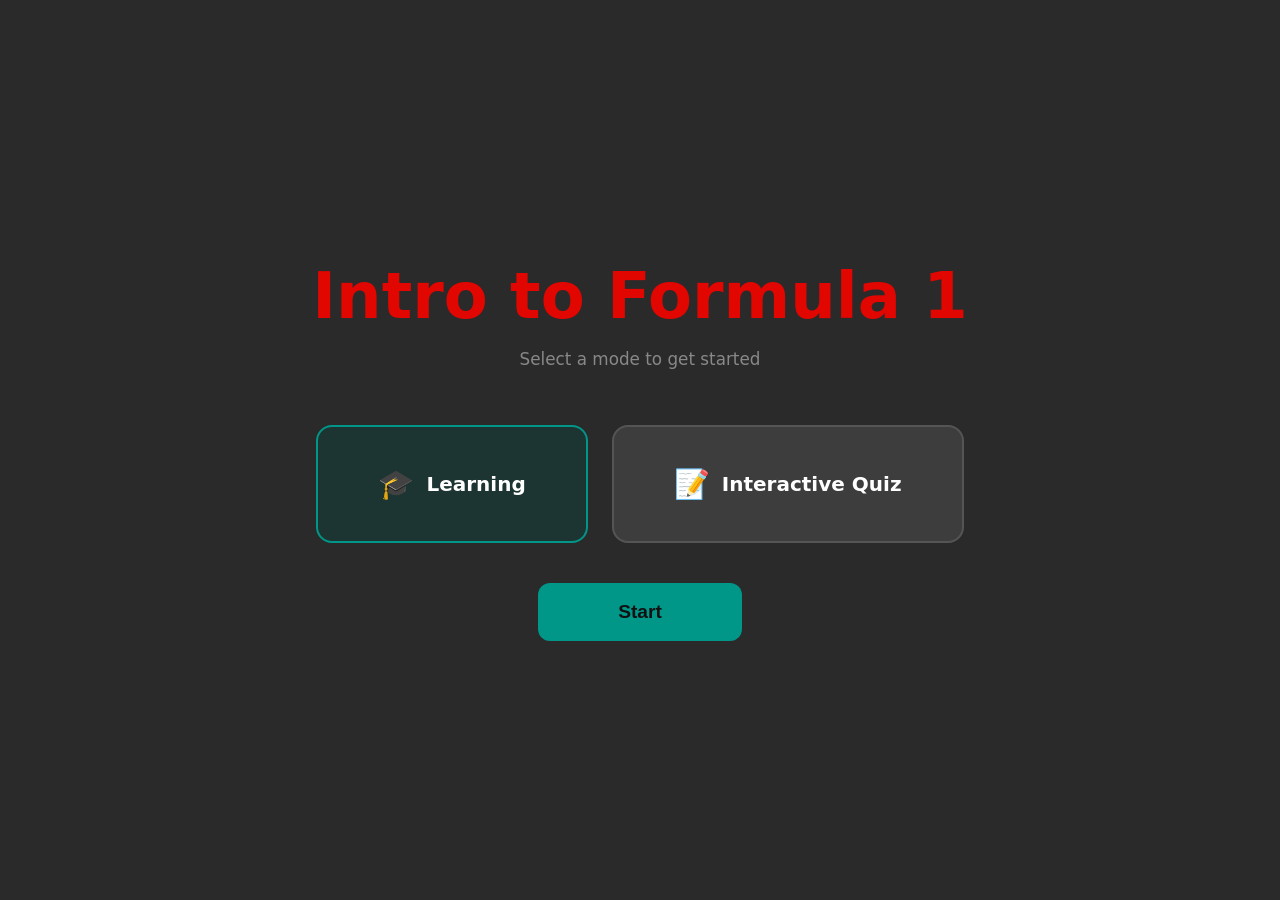
==== index.html @ 986e1d2b "redesigned F1 car SVG with proper side profile - nose cone, halo, sidepods, rear wing" ====
<!DOCTYPE html>
<html lang="en">
<head>
  <meta charset="UTF-8">
  <meta name="viewport" content="width=device-width, initial-scale=1.0">
  <title>Intro to Formula 1</title>
  <style>
    /* reset - keeping it simple */
    * { margin: 0; padding: 0; box-sizing: border-box; }

    body {
      /* dark theme throughout, matches F1's broadcast aesthetic */
      font-family: -apple-system, BlinkMacSystemFont, 'Segoe UI', system-ui, sans-serif;
      background: #2a2a2a;
      color: #fff;
      height: 100vh;
      overflow: hidden;
    }

    /* each "page" is a screen div, only one visible at a time */
    .screen {
      display: none;
      height: 100vh;
      padding: 48px 64px;
      flex-direction: column;
    }
    .screen.active { display: flex; animation: fadeIn 0.3s ease; }

    /* subtle slide-up on screen transitions, feels nicer than a hard swap */
    @keyframes fadeIn {
      from { opacity: 0; transform: translateY(8px); }
      to   { opacity: 1; transform: translateY(0); }
    }

    /* teal is the main action color - picked to contrast against the dark bg */
    .btn-primary {
      background: #009688;
      color: #111;
      border: none;
      padding: 16px 40px;
      border-radius: 12px;
      font-size: 1.1rem;
      font-weight: 700;
      cursor: pointer;
      transition: background 0.2s, transform 0.15s;
    }
    .btn-primary:hover { background: #00b39d; transform: translateY(-1px); }

    /* secondary buttons are just for less important actions like "back to learning" */
    .btn-secondary {
      background: #3d3d3d;
      color: #fff;
      border: 2px solid #555;
      padding: 16px 40px;
      border-radius: 12px;
      font-size: 1.05rem;
      font-weight: 600;
      cursor: pointer;
      transition: background 0.2s;
    }
    .btn-secondary:hover { background: #4d4d4d; }

    /* ── HOME SCREEN ── */
    #screen-home {
      align-items: center;
      justify-content: center;
      text-align: center;
    }

    .mode-cards {
      display: flex;
      gap: 24px;
      margin-bottom: 40px;
    }

    /* clicking a card highlights it before you hit Start */
    .mode-card {
      background: #3d3d3d;
      border: 2px solid #555;
      border-radius: 16px;
      padding: 40px 60px;
      cursor: pointer;
      transition: background 0.2s, border-color 0.2s;
      display: flex;
      align-items: center;
      gap: 12px;
      font-size: 1.25rem;
      font-weight: 700;
      min-width: 260px;
      justify-content: center;
    }
    .mode-card:hover { background: #4a4a4a; }
    .mode-card.selected { border-color: #009688; background: #1d3532; }
    .mode-card .icon { font-size: 1.8rem; }

    /* ── SHARED TOP NAV ── */
    /* reused on every learning/quiz screen */
    .nav {
      display: flex;
      justify-content: space-between;
      align-items: center;
      margin-bottom: 40px;
    }
    .nav-back {
      background: none;
      border: none;
      color: #888;
      font-size: 0.95rem;
      cursor: pointer;
      transition: color 0.2s;
    }
    .nav-back:hover { color: #fff; }
    .nav-title {
      /* red breadcrumb label top right */
      color: #e10600;
      font-size: 0.9rem;
      font-weight: 600;
      letter-spacing: 0.1em;
      text-transform: uppercase;
    }

    /* ── LEARNING MENU ── */
    /* 2-column grid so all 6 modules fit without scrolling */
    .section-list {
      display: grid;
      grid-template-columns: 1fr 1fr;
      gap: 14px;
      margin-top: 28px;
    }
    .section-item {
      background: #3d3d3d;
      border: 1px solid #555;
      border-radius: 12px;
      padding: 22px 26px;
      cursor: pointer;
      transition: background 0.2s, border-color 0.2s, transform 0.15s;
      display: flex;
      align-items: center;
      gap: 16px;
    }
    /* nudges right on hover to give a "drill-in" feeling */
    .section-item:hover { background: #4a4a4a; border-color: #e10600; transform: translateX(4px); }
    .section-num { color: #e10600; font-weight: 800; font-size: 1.3rem; min-width: 30px; }
    .section-label { font-size: 1rem; font-weight: 600; }
    .section-desc { font-size: 0.82rem; color: #888; margin-top: 2px; }

    /* ── CAR COMPONENTS - hotspots live inside the SVG so they always align ── */
    .hs-group { cursor: pointer; }
    .hs-group circle.hs-bg {
      fill: rgba(225,6,0,0.18);
      stroke: #e10600;
      stroke-width: 2.5;
    }
    .hs-group circle.hs-pulse {
      fill: none;
      stroke: #e10600;
      stroke-width: 2;
      animation: hsPulse 1.6s ease-in-out infinite;
      transform-box: fill-box;
      transform-origin: center;
    }
    .hs-group:hover circle.hs-bg   { fill: rgba(225,6,0,0.42); }
    .hs-group:hover circle.hs-pulse { animation: none; }
    @keyframes hsPulse {
      0%,100% { transform: scale(1);    opacity: 1;  }
      50%      { transform: scale(1.35); opacity: 0.4; }
    }

    /* ── TIRES ── */
    /* Reya suggested using just the colored ring instead of actual tire images - cleaner */
    .tire-grid {
      display: flex;
      gap: 14px;
      margin-top: 36px;
      flex-wrap: nowrap;
    }
    .tire-card {
      background: #3d3d3d;
      border: 2px solid #555;
      border-radius: 14px;
      padding: 28px 20px;
      cursor: pointer;
      transition: background 0.2s, border-color 0.2s, transform 0.15s;
      display: flex;
      flex-direction: column;
      align-items: center;
      gap: 10px;
      flex: 1;
    }
    .tire-card:hover { background: #4a4a4a; transform: translateY(-3px); }
    .tire-card.active { background: #1d3532; }
    /* the ring color is set inline to match Pirelli's actual color coding */
    .tire-ring {
      width: 54px;
      height: 54px;
      border-radius: 50%;
      border: 4px solid;
    }
    .tire-name { font-weight: 700; font-size: 0.95rem; }
    .tire-info-box {
      background: #1a1a1a;
      border-radius: 14px;
      padding: 24px 32px;
      margin-top: 28px;
      min-height: 72px;
      display: flex;
      align-items: center;
    }

    /* ── TIRE DEGRADATION ── */
    .slider-card {
      background: #1a1a1a;
      border-radius: 16px;
      padding: 36px 40px;
      margin-top: 28px;
      flex: 1;
    }
    /* custom range slider - default browser styling looks terrible on dark bg */
    input[type="range"] {
      width: 100%;
      height: 6px;
      border-radius: 3px;
      outline: none;
      cursor: pointer;
      appearance: none;
      background: linear-gradient(to right, #009688 var(--pct, 40%), #444 var(--pct, 40%));
    }
    input[type="range"]::-webkit-slider-thumb {
      appearance: none;
      width: 22px;
      height: 22px;
      border-radius: 50%;
      background: #fff;
      box-shadow: 0 2px 8px rgba(0,0,0,0.5);
      cursor: pointer;
    }
    .grip-bar-wrap {
      margin-top: 32px;
      border-top: 1px solid #2a2a2a;
      padding-top: 28px;
    }
    /* green → red gradient representing grip going away */
    .grip-bar {
      height: 18px;
      border-radius: 9px;
      background: linear-gradient(to right, #00c853, #ff5252);
      margin-top: 10px;
      position: relative;
      overflow: hidden;
    }
    /* dark overlay slides in from the right to "consume" the grip bar */
    .grip-bar-cover {
      position: absolute;
      right: 0; top: 0; bottom: 0;
      background: rgba(20,20,20,0.75);
      transition: width 0.25s;
    }

    /* ── PERFORMANCE DEGRADATION ── */
    .track-wrapper {
      flex: 1;
      display: flex;
      align-items: center;
      justify-content: center;
      position: relative;
    }
    #perf-car {
      position: absolute;
      font-size: 1.6rem;
      transform: translate(-50%, -50%);
      pointer-events: none;
    }
    .perf-slider-bar {
      background: #1a1a1a;
      border-radius: 12px;
      padding: 18px 28px;
    }
  </style>
</head>
<body>

  <!-- HOME - first thing users see, pick learning or quiz mode -->
  <div class="screen active" id="screen-home">
    <h1 style="color:#e10600; font-size:4rem; font-weight:800; margin-bottom:16px;">Intro to Formula 1</h1>
    <p style="color:#888; margin-bottom:56px; font-size:1.05rem;">Select a mode to get started</p>

    <div class="mode-cards">
      <!-- learning is selected by default since most users will go through it first -->
      <div class="mode-card selected" id="mode-learning" onclick="selectMode('learning')">
        <span class="icon">🎓</span>
        <span>Learning</span>
      </div>
      <div class="mode-card" id="mode-quiz" onclick="selectMode('quiz')">
        <span class="icon">📝</span>
        <span>Interactive Quiz</span>
      </div>
    </div>

    <button class="btn-primary" onclick="startSelected()" style="padding:18px 80px; font-size:1.2rem;">Start</button>
  </div>

  <!-- LEARNING MENU - overview of all 6 modules -->
  <div class="screen" id="screen-learning-menu">
    <div class="nav">
      <button class="nav-back" onclick="showScreen('home')">← Home</button>
      <span class="nav-title">F1 Strategies · Learn</span>
    </div>
    <h2 style="font-size:2rem; font-weight:700;">Learning Modules</h2>
    <p style="margin-top:6px; color:#888;">Explore each topic to understand F1 race strategy.</p>

    <!-- 2 columns so it fits without scrolling on a standard laptop screen -->
    <div class="section-list">
      <div class="section-item" onclick="showScreen('car-components')">
        <span class="section-num">01</span>
        <div>
          <div class="section-label">Car Components</div>
          <div class="section-desc">Explore key parts of an F1 car</div>
        </div>
        <span style="margin-left:auto; color:#555; font-size:1.2rem;">›</span>
      </div>
      <div class="section-item" onclick="showScreen('tires')">
        <span class="section-num">02</span>
        <div>
          <div class="section-label">Tire Compounds</div>
          <div class="section-desc">Soft, Medium, Hard, Inter, Wet</div>
        </div>
        <span style="margin-left:auto; color:#555; font-size:1.2rem;">›</span>
      </div>
      <div class="section-item" onclick="showScreen('tire-degradation')">
        <span class="section-num">03</span>
        <div>
          <div class="section-label">Tire Degradation</div>
          <div class="section-desc">The cliff effect on lap times</div>
        </div>
        <span style="margin-left:auto; color:#555; font-size:1.2rem;">›</span>
      </div>
      <div class="section-item" onclick="showScreen('performance-degradation')">
        <span class="section-num">04</span>
        <div>
          <div class="section-label">Performance Degradation</div>
          <div class="section-desc">How grip changes speed</div>
        </div>
        <span style="margin-left:auto; color:#555; font-size:1.2rem;">›</span>
      </div>
      <div class="section-item" onclick="showScreen('aerodynamics')">
        <span class="section-num">05</span>
        <div>
          <div class="section-label">Aerodynamics</div>
          <div class="section-desc">Clean air vs dirty air</div>
        </div>
        <span style="margin-left:auto; color:#555; font-size:1.2rem;">›</span>
      </div>
      <div class="section-item" onclick="showScreen('finding-the-gap')">
        <span class="section-num">06</span>
        <div>
          <div class="section-label">Finding the Gap</div>
          <div class="section-desc">Select your pit window</div>
        </div>
        <span style="margin-left:auto; color:#555; font-size:1.2rem;">›</span>
      </div>
    </div>

    <div style="margin-top:28px; text-align:center;">
      <button class="btn-primary" onclick="showScreen('quiz-intro')" style="padding:15px 48px;">Ready to Quiz? →</button>
    </div>
  </div>

  <!-- CAR COMPONENTS - SVG car with clickable hotspots -->
  <div class="screen" id="screen-car-components">
    <div class="nav">
      <button class="nav-back" onclick="showScreen('learning-menu')">← Back</button>
      <span class="nav-title">Learning · 01 / 06</span>
    </div>
    <h2 style="font-size:1.8rem; font-weight:700;">Car Components</h2>
    <p style="margin-top:6px; color:#aaa;">Click the red hotspots to learn about each part of the car.</p>

    <div style="flex:1; display:flex; gap:40px; align-items:center; margin-top:24px; overflow:hidden;">
      <!-- SVG car - proper F1 side-profile silhouette with hotspots inside -->
      <div style="flex:1; display:flex; align-items:center; justify-content:center;">
        <svg viewBox="0 0 800 320" style="width:100%; max-width:640px;" xmlns="http://www.w3.org/2000/svg">
          <defs>
            <linearGradient id="bodyGrad" x1="0" y1="0" x2="0" y2="1">
              <stop offset="0%" stop-color="#3a3a3a"/>
              <stop offset="100%" stop-color="#1a1a1a"/>
            </linearGradient>
            <linearGradient id="tireGrad" x1="0" y1="0" x2="1" y2="1">
              <stop offset="0%" stop-color="#2a2a2a"/>
              <stop offset="100%" stop-color="#111"/>
            </linearGradient>
          </defs>

          <!-- ── TIRES (drawn first so body sits on top) ── -->
          <!-- front tire -->
          <ellipse cx="200" cy="242" rx="36" ry="36" fill="url(#tireGrad)" stroke="#444" stroke-width="2"/>
          <ellipse cx="200" cy="242" rx="16" ry="16" fill="#333"/>
          <ellipse cx="200" cy="242" rx="8"  ry="8"  fill="#222"/>
          <!-- rear tire -->
          <ellipse cx="590" cy="242" rx="46" ry="46" fill="url(#tireGrad)" stroke="#444" stroke-width="2"/>
          <ellipse cx="590" cy="242" rx="20" ry="20" fill="#333"/>
          <ellipse cx="590" cy="242" rx="10" ry="10" fill="#222"/>

          <!-- ── FLOOR / UNDERFLOOR ── -->
          <rect x="185" y="250" width="430" height="10" rx="3" fill="#1e1e1e"/>

          <!-- ── SIDEPODS ── -->
          <path d="M 310 205 Q 340 185 430 183 L 540 190 Q 540 220 430 222 Q 340 225 310 235 Z"
                fill="#2e2e2e" stroke="#444" stroke-width="1"/>
          <!-- sidepod air intake opening -->
          <ellipse cx="320" cy="207" rx="14" ry="20" fill="#111"/>

          <!-- ── MAIN CHASSIS / MONOCOQUE ── -->
          <path d="M 185 215 Q 195 200 260 195 L 490 192 Q 545 192 565 215 L 565 248 L 185 248 Z"
                fill="url(#bodyGrad)" stroke="#555" stroke-width="1"/>

          <!-- ── ENGINE COVER (hump behind cockpit) ── -->
          <path d="M 380 192 Q 400 165 450 160 Q 500 158 530 175 L 530 192 Z"
                fill="#2a2a2a" stroke="#555" stroke-width="1"/>
          <!-- air intake on top of engine cover -->
          <path d="M 415 175 Q 430 158 445 158 Q 460 158 465 172 L 445 172 Q 440 162 430 163 Z"
                fill="#111" stroke="#555" stroke-width="1"/>

          <!-- ── COCKPIT ── -->
          <path d="M 280 195 Q 295 162 330 155 Q 375 148 400 162 L 395 192 Z"
                fill="#222" stroke="#555" stroke-width="1"/>
          <!-- cockpit inner dark -->
          <path d="M 288 192 Q 300 166 330 160 Q 368 153 390 166 L 387 190 Z"
                fill="#111"/>

          <!-- ── HALO ── -->
          <path d="M 296 170 L 300 148 Q 330 132 365 148 L 368 168"
                fill="none" stroke="#888" stroke-width="7" stroke-linecap="round" stroke-linejoin="round"/>
          <line x1="328" y1="132" x2="333" y2="168"
                stroke="#888" stroke-width="6" stroke-linecap="round"/>

          <!-- ── NOSE CONE (tapered front) ── -->
          <path d="M 185 225 Q 150 222 90 228 Q 60 230 40 235 Q 60 237 90 238 Q 150 240 185 240 Z"
                fill="#333" stroke="#555" stroke-width="1"/>
          <!-- nose tip -->
          <path d="M 40 235 Q 20 235 8 236 L 40 237 Z" fill="#2a2a2a"/>

          <!-- ── FRONT WING ── -->
          <!-- main plane -->
          <path d="M 60 240 Q 40 240 20 244 L 20 248 Q 40 248 60 248 Z"
                fill="#333"/>
          <rect x="18" y="237" width="180" height="7" rx="2" fill="#3a3a3a"/>
          <rect x="18" y="246" width="180" height="4" rx="1" fill="#444"/>
          <!-- front wing endplates -->
          <rect x="18"  y="232" width="5" height="22" rx="1" fill="#444"/>
          <rect x="195" y="232" width="5" height="22" rx="1" fill="#444"/>
          <!-- front wing cascade elements -->
          <path d="M 30 237 Q 80 228 140 230 Q 160 231 185 234 L 185 237 Q 160 234 140 233 Q 80 231 30 240 Z"
                fill="#2e2e2e"/>

          <!-- ── REAR WING ── -->
          <!-- main plane + DRS flap -->
          <rect x="620" y="168" width="130" height="7"  rx="2" fill="#555"/>
          <rect x="622" y="177" width="126" height="9"  rx="2" fill="#3a3a3a"/>
          <rect x="620" y="188" width="130" height="5"  rx="2" fill="#444"/>
          <!-- rear wing endplates -->
          <rect x="617" y="162" width="8" height="42" rx="2" fill="#3d3d3d"/>
          <rect x="748" y="162" width="8" height="42" rx="2" fill="#3d3d3d"/>
          <!-- beam wing (lower element) -->
          <rect x="630" y="218" width="110" height="6" rx="2" fill="#444"/>
          <!-- rear wing support struts -->
          <line x1="660" y1="193" x2="655" y2="240" stroke="#444" stroke-width="4" stroke-linecap="round"/>
          <line x1="710" y1="193" x2="715" y2="240" stroke="#444" stroke-width="4" stroke-linecap="round"/>

          <!-- ── EXHAUST ── -->
          <ellipse cx="570" cy="195" rx="8" ry="5" fill="#111" stroke="#555" stroke-width="1"/>

          <!-- ── LIVERY STRIPE ── -->
          <path d="M 185 225 Q 300 218 400 215 Q 500 213 560 220 L 560 228 Q 500 222 400 224 Q 300 227 185 235 Z"
                fill="#e10600" opacity="0.7"/>

          <!-- ── HOTSPOTS (SVG-native so they always align) ── -->
          <!-- front wing -->
          <g class="hs-group" onclick="showComponent('frontwing')">
            <circle cx="107" cy="238" r="18" class="hs-bg"/>
            <circle cx="107" cy="238" r="24" class="hs-pulse"/>
          </g>
          <!-- front tire -->
          <g class="hs-group" onclick="showComponent('fronttire')">
            <circle cx="200" cy="242" r="18" class="hs-bg"/>
            <circle cx="200" cy="242" r="24" class="hs-pulse"/>
          </g>
          <!-- halo -->
          <g class="hs-group" onclick="showComponent('halo')">
            <circle cx="333" cy="142" r="18" class="hs-bg"/>
            <circle cx="333" cy="142" r="24" class="hs-pulse"/>
          </g>
          <!-- sidepod -->
          <g class="hs-group" onclick="showComponent('sidepod')">
            <circle cx="430" cy="203" r="18" class="hs-bg"/>
            <circle cx="430" cy="203" r="24" class="hs-pulse"/>
          </g>
          <!-- rear wing -->
          <g class="hs-group" onclick="showComponent('rearwing')">
            <circle cx="683" cy="178" r="18" class="hs-bg"/>
            <circle cx="683" cy="178" r="24" class="hs-pulse"/>
          </g>
          <!-- rear tire -->
          <g class="hs-group" onclick="showComponent('reartire')">
            <circle cx="590" cy="242" r="18" class="hs-bg"/>
            <circle cx="590" cy="242" r="24" class="hs-pulse"/>
          </g>
        </svg>
      </div>

      <!-- info panel on the right - updates when you click a hotspot -->
      <div id="component-info" style="width:270px; flex-shrink:0; background:#1a1a1a; border-radius:16px; padding:32px; min-height:220px; display:flex; flex-direction:column; justify-content:center; transition:all 0.2s;">
        <p style="color:#555; text-align:center; font-style:italic; font-size:0.95rem;">Click a red hotspot on the car to learn more.</p>
      </div>
    </div>

    <div style="margin-top:20px; display:flex; justify-content:flex-end;">
      <button class="btn-primary" onclick="showScreen('tires')">Next: Tires →</button>
    </div>
  </div>

  <!-- TIRES - color-coded compound selector -->
  <div class="screen" id="screen-tires">
    <div class="nav">
      <button class="nav-back" onclick="showScreen('learning-menu')">← Back</button>
      <span class="nav-title">Learning · 02 / 06</span>
    </div>
    <h2 style="font-size:1.8rem; font-weight:700;">Tires</h2>
    <p style="margin-top:6px; color:#aaa; font-weight:600;">F1 uses color-coded tire compounds. Click one to learn its purpose:</p>

    <div class="tire-grid" id="tire-grid">
      <!-- colors match official Pirelli tire markings -->
      <div class="tire-card" onclick="selectTire(this,'soft')">
        <div class="tire-ring" style="border-color:#e10600;"></div>
        <span class="tire-name">Soft</span>
      </div>
      <div class="tire-card" onclick="selectTire(this,'med')">
        <div class="tire-ring" style="border-color:#ffd600;"></div>
        <span class="tire-name">Med</span>
      </div>
      <div class="tire-card" onclick="selectTire(this,'hard')">
        <div class="tire-ring" style="border-color:#ffffff;"></div>
        <span class="tire-name">Hard</span>
      </div>
      <div class="tire-card" onclick="selectTire(this,'inter')">
        <div class="tire-ring" style="border-color:#00c853;"></div>
        <span class="tire-name">Inter</span>
      </div>
      <div class="tire-card" onclick="selectTire(this,'wet')">
        <div class="tire-ring" style="border-color:#2979ff;"></div>
        <span class="tire-name">Wet</span>
      </div>
    </div>

    <!-- description text updates here when a tire is selected -->
    <div class="tire-info-box">
      <p id="tire-text" style="color:#555; font-style:italic; font-size:1rem;">Select a tire compound above to see details.</p>
    </div>

    <div style="margin-top:auto; padding-top:24px; display:flex; justify-content:flex-end;">
      <button class="btn-primary" onclick="showScreen('tire-degradation')">Next: Tire Degradation →</button>
    </div>
  </div>

  <!-- TIRE DEGRADATION - interactive slider showing the "cliff" effect -->
  <div class="screen" id="screen-tire-degradation">
    <div class="nav">
      <button class="nav-back" onclick="showScreen('learning-menu')">← Back</button>
      <span class="nav-title">Learning · 03 / 06</span>
    </div>
    <h2 style="font-size:1.8rem; font-weight:700;">Tire Degradation</h2>
    <p style="margin-top:6px; color:#aaa; font-weight:600;">Slide to see how the cliff affects your lap time as tires wear.</p>

    <div class="slider-card">
      <!-- lap time readout at the top -->
      <div style="display:flex; justify-content:space-between; align-items:center; margin-bottom:20px;">
        <span style="color:#00c853; font-size:0.9rem;">↑ Lower Lap Time</span>
        <div style="text-align:center;">
          <div style="font-size:0.85rem; color:#888; margin-bottom:4px;">Lap Time</div>
          <div id="laptime-display" style="font-size:2rem; font-weight:800; color:#e10600;">1:20.0</div>
        </div>
        <span style="color:#e10600; font-size:0.9rem;">↓ Higher Lap Time</span>
      </div>

      <input type="range" id="wear-slider" min="0" max="100" value="20"
             oninput="updateDegradation(this.value)" style="--pct:20%;">

      <!-- grip level bar - goes from green to red as you drag right -->
      <div class="grip-bar-wrap">
        <div style="display:flex; justify-content:space-between; align-items:center; margin-bottom:8px;">
          <span style="font-weight:700;">Grip Level</span>
          <span id="grip-label" style="font-weight:700; color:#00c853;">High Grip</span>
        </div>
        <div class="grip-bar">
          <div class="grip-bar-cover" id="grip-cover" style="width:80%;"></div>
        </div>
        <div style="display:flex; justify-content:space-between; margin-top:6px;">
          <span style="font-size:0.8rem; color:#00c853;">High Grip</span>
          <span style="font-size:0.8rem; color:#e10600;">Low Grip</span>
        </div>
      </div>

      <!-- status message changes based on where the slider is -->
      <div id="degrad-msg" style="margin-top:24px; text-align:center; font-style:italic; font-size:0.95rem; color:#888; min-height:22px;"></div>
    </div>

    <div style="margin-top:20px; display:flex; justify-content:flex-end;">
      <button class="btn-primary" onclick="showScreen('performance-degradation')">Next: Performance →</button>
    </div>
  </div>

  <!-- PERFORMANCE DEGRADATION - animated car around a track, speed tied to grip slider -->
  <div class="screen" id="screen-performance-degradation">
    <div class="nav">
      <button class="nav-back" onclick="showScreen('learning-menu')">← Back</button>
      <span class="nav-title">Learning · 04 / 06</span>
    </div>

    <div style="display:flex; justify-content:space-between; align-items:flex-start;">
      <div>
        <h2 style="font-size:1.8rem; font-weight:700;">Performance Degradation</h2>
        <p style="margin-top:6px; color:#aaa; font-weight:600;">Slide to see how grip changes your speed.</p>
      </div>
      <!-- live lap time counter top right -->
      <div style="text-align:right;">
        <div style="font-size:0.82rem; color:#888;">Lap Time</div>
        <div id="perf-laptime" style="font-size:2rem; font-weight:800; color:#e10600;">1:20.0</div>
      </div>
    </div>

    <!-- oval track drawn in SVG, car animates around it via rAF loop in JS -->
    <div class="track-wrapper">
      <svg viewBox="0 0 700 300" style="width:88%; max-width:680px; opacity:0.9;">
        <ellipse cx="350" cy="150" rx="290" ry="120" fill="none" stroke="#e10600" stroke-width="3" stroke-dasharray="8 4"/>
      </svg>
      <div id="perf-car">🏎️</div>
    </div>

    <div class="perf-slider-bar">
      <div style="display:flex; justify-content:space-between; align-items:center; margin-bottom:10px;">
        <span style="font-weight:700;">Grip Level</span>
        <span id="perf-grip-label" style="font-weight:700; color:#00c853;">High Grip</span>
      </div>
      <input type="range" id="perf-slider" min="0" max="100" value="15"
             oninput="updatePerf(this.value)" style="--pct:15%;">
      <div style="display:flex; justify-content:space-between; margin-top:6px;">
        <span style="font-size:0.8rem; color:#00c853;">High Grip</span>
        <span style="font-size:0.8rem; color:#e10600;">Low Grip</span>
      </div>
    </div>

    <div style="margin-top:16px; display:flex; justify-content:flex-end;">
      <button class="btn-primary" onclick="showScreen('aerodynamics')">Next: Aerodynamics →</button>
    </div>
  </div>

  <script>
    // tracks which mode the user picked on the home screen
    let selectedMode = 'learning';

    // swap the visible screen by toggling the .active class
    function showScreen(id) {
      document.querySelectorAll('.screen').forEach(s => s.classList.remove('active'));
      const el = document.getElementById('screen-' + id);
      if (el) el.classList.add('active');
    }

    function selectMode(mode) {
      selectedMode = mode;
      document.querySelectorAll('.mode-card').forEach(c => c.classList.remove('selected'));
      document.getElementById('mode-' + mode).classList.add('selected');
    }

    // routes to the right starting screen based on mode selection
    function startSelected() {
      showScreen(selectedMode === 'learning' ? 'learning-menu' : 'quiz-intro');
    }

    // content for each clickable car part
    // descriptions kept short - Nitish mentioned users don't read walls of text
    const componentData = {
      frontwing: { icon: '⬛', name: 'Front Wing', desc: 'Generates downforce at the nose of the car. Small angle adjustments shift balance between understeer and oversteer — teams tweak it lap by lap via radio.' },
      fronttire: { icon: '⭕', name: 'Front Tires', desc: 'Pirelli-supplied slick tires. The fronts handle braking and steering loads and are typically cooler than rears — meaning they\'re less prone to graining.' },
      halo:      { icon: '🛡️', name: 'Halo', desc: 'A mandatory titanium safety structure above the cockpit that protects the driver\'s head from debris and rollover forces. Introduced in 2018 after several fatal incidents.' },
      sidepod:   { icon: '❄️', name: 'Sidepod', desc: 'Houses the water and oil radiators that cool the engine and hybrid battery system. Sidepod shape is one of the most aerodynamically contested areas between teams.' },
      rearwing:  { icon: '✈️', name: 'Rear Wing', desc: 'The largest downforce element on the car. The DRS (Drag Reduction System) opens a flap in the rear wing on designated straights, reducing drag to aid overtaking.' },
      reartire:  { icon: '🔄', name: 'Rear Tires', desc: 'Wider than the fronts to transmit engine and hybrid power to the track. Under heavy acceleration they\'re most vulnerable to overheating and degradation.' }
    };

    // render component info into the side panel when a hotspot is clicked
    function showComponent(key) {
      const d = componentData[key];
      document.getElementById('component-info').innerHTML = `
        <div style="font-size:2.4rem; margin-bottom:14px;">${d.icon}</div>
        <h3 style="color:#e10600; margin-bottom:10px; font-size:1.1rem;">${d.name}</h3>
        <p style="color:#aaa; line-height:1.75; font-size:0.9rem;">${d.desc}</p>
      `;
    }

    // tire info text - color matches the ring on the card
    const tireData = {
      soft:  { color: '#e10600', text: 'SOFT: The fastest compound on track, generating peak grip — but typically lasts only 10–15 laps before falling off the cliff. Used in qualifying and short stints.' },
      med:   { color: '#ffd600', text: 'MEDIUM: The go-to compound for most races. Balanced grip and durability, usually lasting 20–30 laps. Teams often build strategies around it.' },
      hard:  { color: '#e0e0e0', text: 'HARD: Slowest but most durable — can run 40+ laps. Preferred for long stints or when track temperatures are very high. Less sensitive to heat cycles.' },
      inter: { color: '#00c853', text: 'INTERMEDIATE: Designed for damp or light rain conditions. The tread evacuates water without the full channel depth of a wet tire. Often the fastest in tricky weather windows.' },
      wet:   { color: '#2979ff', text: 'FULL WET: For heavy rain. Deep grooves channel up to 85 litres of water per second per tire. Drivers switch to slicks the moment the track begins to dry.' }
    };

    function selectTire(card, type) {
      // clear previous selection first
      document.querySelectorAll('.tire-card').forEach(c => c.classList.remove('active'));
      card.classList.add('active');
      const d = tireData[type];
      const el = document.getElementById('tire-text');
      el.style.color = d.color;
      el.style.fontStyle = 'italic';
      el.style.fontWeight = '600';
      el.textContent = d.text;
    }

    // ── TIRE DEGRADATION ──

    function updateDegradation(val) {
      const v = parseInt(val);

      // update the slider's teal fill via CSS custom property
      document.getElementById('wear-slider').style.setProperty('--pct', v + '%');

      // lap time formula - stays flat for first ~60% then "falls off the cliff"
      const base = 80.0;
      let lapTime;
      if (v < 60) {
        lapTime = base + (v / 60) * 3.5;
      } else {
        // cliff kicks in here - times get bad fast
        lapTime = base + 3.5 + Math.pow((v - 60) / 40, 1.8) * 14;
      }
      const mins = Math.floor(lapTime / 60);
      const secs = (lapTime % 60).toFixed(1).padStart(4, '0');
      document.getElementById('laptime-display').textContent = `${mins}:${secs}`;

      // grip bar cover shrinks from right as grip improves (lower wear = more grip)
      document.getElementById('grip-cover').style.width = (100 - v) + '%';

      // grip label color shifts through green → yellow → red
      const gripEl = document.getElementById('grip-label');
      if (v < 35)      { gripEl.textContent = 'High Grip';           gripEl.style.color = '#00c853'; }
      else if (v < 65) { gripEl.textContent = 'Medium Grip';         gripEl.style.color = '#ffd600'; }
      else if (v < 82) { gripEl.textContent = 'Low Grip';            gripEl.style.color = '#ff7043'; }
      else             { gripEl.textContent = 'Critical — Pit Now!'; gripEl.style.color = '#e10600'; }

      // status message at the bottom
      const msg = document.getElementById('degrad-msg');
      if (v >= 82) {
        msg.textContent = '⚠️ Cliff reached — lap times collapsing. Box box box!';
        msg.style.color = '#e10600';
      } else if (v >= 60) {
        msg.textContent = 'Approaching the cliff — consider pitting next lap.';
        msg.style.color = '#ffd600';
      } else {
        msg.textContent = 'Tires in good shape. Stay out and keep pushing.';
        msg.style.color = '#00c853';
      }
    }

    // init with fresh tires
    updateDegradation(20);

    // ── PERFORMANCE DEGRADATION - car animation ──

    let animFrame = null;
    let carAngle = 0;
    let perfWear = 15; // maps to slider value, 0 = fast, 100 = slow

    // called when this screen becomes active
    function startCarAnimation() {
      if (animFrame) return;
      tickCar();
    }

    function stopCarAnimation() {
      cancelAnimationFrame(animFrame);
      animFrame = null;
    }

    function tickCar() {
      // speed is inversely proportional to wear level
      const speed = 0.006 + ((100 - perfWear) / 100) * 0.032;
      carAngle = (carAngle + speed) % (Math.PI * 2);

      const wrapper = document.querySelector('.track-wrapper');
      const car     = document.getElementById('perf-car');
      if (!wrapper || !car) return;

      const w = wrapper.offsetWidth;
      const h = wrapper.offsetHeight;

      // match the SVG ellipse proportions
      const rx = Math.min(w * 0.41, 260);
      const ry = Math.min(h * 0.40, 110);
      const cx = w / 2;
      const cy = h / 2;

      const x = cx + rx * Math.cos(carAngle);
      const y = cy + ry * Math.sin(carAngle);

      // rotate the emoji to face the direction of travel
      const deg = (carAngle * 180 / Math.PI) + 90;
      car.style.left      = x + 'px';
      car.style.top       = y + 'px';
      car.style.transform = `translate(-50%,-50%) rotate(${deg}deg)`;

      animFrame = requestAnimationFrame(tickCar);
    }

    function updatePerf(val) {
      perfWear = parseInt(val);
      document.getElementById('perf-slider').style.setProperty('--pct', val + '%');

      // update lap time display
      const lapTime = 80.0 + (perfWear / 100) * 10;
      const mins = Math.floor(lapTime / 60);
      const secs = (lapTime % 60).toFixed(1).padStart(4, '0');
      document.getElementById('perf-laptime').textContent = `${mins}:${secs}`;

      const label = document.getElementById('perf-grip-label');
      if (perfWear < 35)      { label.textContent = 'High Grip';   label.style.color = '#00c853'; }
      else if (perfWear < 65) { label.textContent = 'Medium Grip'; label.style.color = '#ffd600'; }
      else                    { label.textContent = 'Low Grip';    label.style.color = '#e10600'; }
    }

    // hook into showScreen to start/stop the animation only when on that screen
    const _origShowScreen = showScreen;
    showScreen = function(id) {
      _origShowScreen(id);
      if (id === 'performance-degradation') startCarAnimation();
      else stopCarAnimation();
    };
  </script>
</body>
</html>
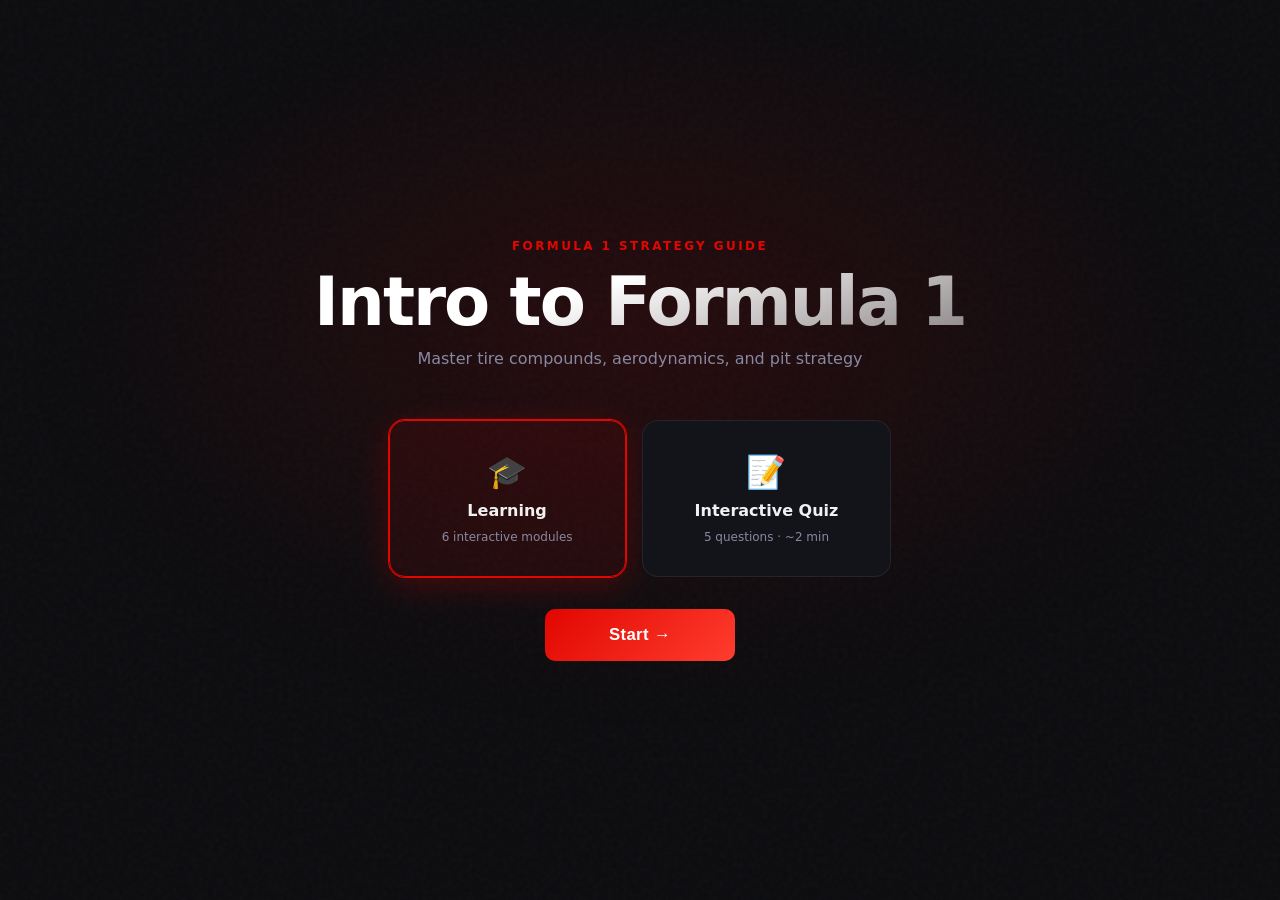
==== commit d98602b3: "redesigned full UI with modern dark theme, glassmorphism cards, and better typography" ====
--- a/index.html
+++ b/index.html
@@ -5,254 +5,367 @@
   <meta name="viewport" content="width=device-width, initial-scale=1.0">
   <title>Intro to Formula 1</title>
   <style>
-    /* reset - keeping it simple */
+    /* ── design tokens ── */
+    :root {
+      --bg:        #0c0c0f;
+      --surface:   #13131a;
+      --surface2:  #1a1a24;
+      --border:    rgba(255,255,255,0.07);
+      --border-hi: rgba(255,255,255,0.13);
+      --red:       #e10600;
+      --red-glow:  rgba(225,6,0,0.25);
+      --teal:      #00c9a7;
+      --teal-dim:  rgba(0,201,167,0.12);
+      --text:      #f0f0f2;
+      --text-2:    #8888a0;
+      --text-3:    #55555f;
+    }
+
     * { margin: 0; padding: 0; box-sizing: border-box; }
 
     body {
-      /* dark theme throughout, matches F1's broadcast aesthetic */
       font-family: -apple-system, BlinkMacSystemFont, 'Segoe UI', system-ui, sans-serif;
-      background: #2a2a2a;
-      color: #fff;
+      background: var(--bg);
+      color: var(--text);
       height: 100vh;
       overflow: hidden;
     }
 
-    /* each "page" is a screen div, only one visible at a time */
+    /* subtle noise texture on the bg */
+    body::before {
+      content: '';
+      position: fixed;
+      inset: 0;
+      background-image: url("data:image/svg+xml,%3Csvg viewBox='0 0 200 200' xmlns='http://www.w3.org/2000/svg'%3E%3Cfilter id='n'%3E%3CfeTurbulence type='fractalNoise' baseFrequency='0.9' numOctaves='4' stitchTiles='stitch'/%3E%3C/filter%3E%3Crect width='100%25' height='100%25' filter='url(%23n)' opacity='0.03'/%3E%3C/svg%3E");
+      pointer-events: none;
+      z-index: 0;
+    }
+
     .screen {
       display: none;
       height: 100vh;
-      padding: 48px 64px;
+      padding: 36px 56px;
       flex-direction: column;
-    }
-    .screen.active { display: flex; animation: fadeIn 0.3s ease; }
-
-    /* subtle slide-up on screen transitions, feels nicer than a hard swap */
-    @keyframes fadeIn {
-      from { opacity: 0; transform: translateY(8px); }
+      position: relative;
+      z-index: 1;
+    }
+    .screen.active { display: flex; animation: fadeUp 0.35s cubic-bezier(0.22,1,0.36,1); }
+
+    @keyframes fadeUp {
+      from { opacity: 0; transform: translateY(14px); }
       to   { opacity: 1; transform: translateY(0); }
     }
 
-    /* teal is the main action color - picked to contrast against the dark bg */
+    /* ── buttons ── */
     .btn-primary {
-      background: #009688;
-      color: #111;
+      background: linear-gradient(135deg, #e10600, #ff3d2e);
+      color: #fff;
       border: none;
-      padding: 16px 40px;
-      border-radius: 12px;
-      font-size: 1.1rem;
+      padding: 14px 36px;
+      border-radius: 10px;
+      font-size: 1rem;
       font-weight: 700;
       cursor: pointer;
-      transition: background 0.2s, transform 0.15s;
-    }
-    .btn-primary:hover { background: #00b39d; transform: translateY(-1px); }
-
-    /* secondary buttons are just for less important actions like "back to learning" */
-    .btn-secondary {
-      background: #3d3d3d;
-      color: #fff;
-      border: 2px solid #555;
-      padding: 16px 40px;
-      border-radius: 12px;
-      font-size: 1.05rem;
+      letter-spacing: 0.02em;
+      transition: all 0.2s;
+      box-shadow: 0 0 0 rgba(225,6,0,0);
+    }
+    .btn-primary:hover {
+      transform: translateY(-2px);
+      box-shadow: 0 6px 28px rgba(225,6,0,0.45);
+    }
+
+    .btn-ghost {
+      background: transparent;
+      color: var(--text);
+      border: 1px solid var(--border-hi);
+      padding: 14px 36px;
+      border-radius: 10px;
+      font-size: 1rem;
       font-weight: 600;
       cursor: pointer;
-      transition: background 0.2s;
-    }
-    .btn-secondary:hover { background: #4d4d4d; }
-
-    /* ── HOME SCREEN ── */
+      transition: all 0.2s;
+    }
+    .btn-ghost:hover { background: var(--surface2); border-color: var(--border-hi); }
+
+    /* ── shared nav ── */
+    .nav {
+      display: flex;
+      justify-content: space-between;
+      align-items: center;
+      margin-bottom: 32px;
+    }
+    .nav-back {
+      background: none;
+      border: none;
+      color: var(--text-2);
+      font-size: 0.88rem;
+      cursor: pointer;
+      letter-spacing: 0.02em;
+      transition: color 0.2s;
+      display: flex;
+      align-items: center;
+      gap: 6px;
+    }
+    .nav-back:hover { color: var(--text); }
+    .nav-badge {
+      background: var(--surface2);
+      border: 1px solid var(--border);
+      border-radius: 20px;
+      padding: 5px 14px;
+      font-size: 0.78rem;
+      font-weight: 600;
+      color: var(--red);
+      letter-spacing: 0.08em;
+      text-transform: uppercase;
+    }
+
+    /* progress dots shown on each learning screen */
+    .progress-dots {
+      display: flex;
+      gap: 6px;
+      align-items: center;
+    }
+    .pd { width: 6px; height: 6px; border-radius: 50%; background: var(--border-hi); transition: all 0.3s; }
+    .pd.active { background: var(--red); width: 20px; border-radius: 3px; }
+    .pd.done   { background: var(--teal); }
+
+    /* ── HOME ── */
     #screen-home {
       align-items: center;
       justify-content: center;
       text-align: center;
+      background: radial-gradient(ellipse 70% 60% at 50% 40%, rgba(225,6,0,0.06) 0%, transparent 70%);
+    }
+
+    .home-eyebrow {
+      font-size: 0.75rem;
+      font-weight: 700;
+      letter-spacing: 0.2em;
+      text-transform: uppercase;
+      color: var(--red);
+      margin-bottom: 16px;
+    }
+
+    .home-title {
+      font-size: 4.2rem;
+      font-weight: 800;
+      letter-spacing: -0.03em;
+      line-height: 1;
+      background: linear-gradient(160deg, #fff 40%, rgba(255,255,255,0.5));
+      -webkit-background-clip: text;
+      -webkit-text-fill-color: transparent;
+      background-clip: text;
+      margin-bottom: 12px;
+    }
+
+    .home-sub {
+      color: var(--text-2);
+      font-size: 1rem;
+      margin-bottom: 52px;
     }
 
     .mode-cards {
       display: flex;
-      gap: 24px;
-      margin-bottom: 40px;
-    }
-
-    /* clicking a card highlights it before you hit Start */
+      gap: 16px;
+      margin-bottom: 32px;
+    }
+
     .mode-card {
-      background: #3d3d3d;
-      border: 2px solid #555;
+      background: var(--surface);
+      border: 1px solid var(--border);
       border-radius: 16px;
-      padding: 40px 60px;
+      padding: 32px 52px;
       cursor: pointer;
-      transition: background 0.2s, border-color 0.2s;
+      transition: all 0.25s;
       display: flex;
+      flex-direction: column;
       align-items: center;
-      gap: 12px;
-      font-size: 1.25rem;
-      font-weight: 700;
-      min-width: 260px;
-      justify-content: center;
-    }
-    .mode-card:hover { background: #4a4a4a; }
-    .mode-card.selected { border-color: #009688; background: #1d3532; }
-    .mode-card .icon { font-size: 1.8rem; }
-
-    /* ── SHARED TOP NAV ── */
-    /* reused on every learning/quiz screen */
-    .nav {
-      display: flex;
-      justify-content: space-between;
-      align-items: center;
-      margin-bottom: 40px;
-    }
-    .nav-back {
-      background: none;
-      border: none;
-      color: #888;
-      font-size: 0.95rem;
-      cursor: pointer;
-      transition: color 0.2s;
-    }
-    .nav-back:hover { color: #fff; }
-    .nav-title {
-      /* red breadcrumb label top right */
-      color: #e10600;
-      font-size: 0.9rem;
-      font-weight: 600;
-      letter-spacing: 0.1em;
-      text-transform: uppercase;
-    }
+      gap: 10px;
+      min-width: 220px;
+    }
+    .mode-card:hover { background: var(--surface2); border-color: var(--border-hi); transform: translateY(-2px); }
+    .mode-card.selected {
+      border-color: var(--red);
+      background: rgba(225,6,0,0.08);
+      box-shadow: 0 0 0 1px var(--red), 0 8px 32px var(--red-glow);
+    }
+    .mode-card .icon { font-size: 2rem; }
+    .mode-card .label { font-size: 1rem; font-weight: 700; color: var(--text); }
 
     /* ── LEARNING MENU ── */
-    /* 2-column grid so all 6 modules fit without scrolling */
     .section-list {
       display: grid;
       grid-template-columns: 1fr 1fr;
-      gap: 14px;
-      margin-top: 28px;
-    }
+      gap: 10px;
+      margin-top: 24px;
+      flex: 1;
+    }
+
     .section-item {
-      background: #3d3d3d;
-      border: 1px solid #555;
+      background: var(--surface);
+      border: 1px solid var(--border);
       border-radius: 12px;
-      padding: 22px 26px;
+      padding: 18px 22px;
       cursor: pointer;
-      transition: background 0.2s, border-color 0.2s, transform 0.15s;
+      transition: all 0.2s;
       display: flex;
       align-items: center;
       gap: 16px;
-    }
-    /* nudges right on hover to give a "drill-in" feeling */
-    .section-item:hover { background: #4a4a4a; border-color: #e10600; transform: translateX(4px); }
-    .section-num { color: #e10600; font-weight: 800; font-size: 1.3rem; min-width: 30px; }
-    .section-label { font-size: 1rem; font-weight: 600; }
-    .section-desc { font-size: 0.82rem; color: #888; margin-top: 2px; }
-
-    /* ── CAR COMPONENTS - hotspots live inside the SVG so they always align ── */
+      position: relative;
+      overflow: hidden;
+    }
+    .section-item::before {
+      content: '';
+      position: absolute;
+      left: 0; top: 0; bottom: 0;
+      width: 3px;
+      background: var(--red);
+      transform: scaleY(0);
+      transition: transform 0.2s;
+      border-radius: 0 2px 2px 0;
+    }
+    .section-item:hover { background: var(--surface2); border-color: var(--border-hi); transform: translateX(3px); }
+    .section-item:hover::before { transform: scaleY(1); }
+
+    .section-num {
+      font-size: 0.7rem;
+      font-weight: 800;
+      color: var(--red);
+      letter-spacing: 0.08em;
+      min-width: 24px;
+      opacity: 0.8;
+    }
+    .section-icon { font-size: 1.4rem; }
+    .section-label { font-size: 0.95rem; font-weight: 600; }
+    .section-desc  { font-size: 0.78rem; color: var(--text-2); margin-top: 2px; }
+
+    /* ── CAR COMPONENTS ── */
     .hs-group { cursor: pointer; }
     .hs-group circle.hs-bg {
-      fill: rgba(225,6,0,0.18);
-      stroke: #e10600;
-      stroke-width: 2.5;
+      fill: rgba(225,6,0,0.15);
+      stroke: var(--red);
+      stroke-width: 2;
     }
     .hs-group circle.hs-pulse {
       fill: none;
-      stroke: #e10600;
-      stroke-width: 2;
-      animation: hsPulse 1.6s ease-in-out infinite;
+      stroke: var(--red);
+      stroke-width: 1.5;
+      animation: hsPulse 1.8s ease-in-out infinite;
       transform-box: fill-box;
       transform-origin: center;
     }
-    .hs-group:hover circle.hs-bg   { fill: rgba(225,6,0,0.42); }
-    .hs-group:hover circle.hs-pulse { animation: none; }
+    .hs-group:hover circle.hs-bg    { fill: rgba(225,6,0,0.35); }
+    .hs-group:hover circle.hs-pulse { animation: none; opacity: 0.8; }
     @keyframes hsPulse {
-      0%,100% { transform: scale(1);    opacity: 1;  }
-      50%      { transform: scale(1.35); opacity: 0.4; }
+      0%,100% { transform: scale(1);    opacity: 1;   }
+      50%      { transform: scale(1.45); opacity: 0.2; }
+    }
+
+    .comp-panel {
+      width: 260px;
+      flex-shrink: 0;
+      background: var(--surface);
+      border: 1px solid var(--border);
+      border-radius: 16px;
+      padding: 28px;
+      min-height: 200px;
+      display: flex;
+      flex-direction: column;
+      justify-content: center;
     }
 
     /* ── TIRES ── */
-    /* Reya suggested using just the colored ring instead of actual tire images - cleaner */
-    .tire-grid {
-      display: flex;
-      gap: 14px;
-      margin-top: 36px;
-      flex-wrap: nowrap;
-    }
+    .tire-grid { display: flex; gap: 12px; margin-top: 28px; }
+
     .tire-card {
-      background: #3d3d3d;
-      border: 2px solid #555;
+      background: var(--surface);
+      border: 1px solid var(--border);
       border-radius: 14px;
-      padding: 28px 20px;
+      padding: 24px 16px;
       cursor: pointer;
-      transition: background 0.2s, border-color 0.2s, transform 0.15s;
+      transition: all 0.2s;
       display: flex;
       flex-direction: column;
       align-items: center;
       gap: 10px;
       flex: 1;
     }
-    .tire-card:hover { background: #4a4a4a; transform: translateY(-3px); }
-    .tire-card.active { background: #1d3532; }
-    /* the ring color is set inline to match Pirelli's actual color coding */
+    .tire-card:hover { background: var(--surface2); transform: translateY(-3px); }
+    .tire-card.active { border-color: var(--active-color, #fff); background: var(--surface2); box-shadow: 0 0 20px var(--active-glow, rgba(255,255,255,0.1)); }
+
     .tire-ring {
-      width: 54px;
-      height: 54px;
+      width: 52px;
+      height: 52px;
       border-radius: 50%;
-      border: 4px solid;
-    }
-    .tire-name { font-weight: 700; font-size: 0.95rem; }
+      border: 3.5px solid;
+      position: relative;
+    }
+    /* inner tire tread detail */
+    .tire-ring::after {
+      content: '';
+      position: absolute;
+      inset: 8px;
+      border-radius: 50%;
+      border: 1px solid rgba(255,255,255,0.08);
+    }
+    .tire-name { font-size: 0.85rem; font-weight: 700; color: var(--text-2); }
+
     .tire-info-box {
-      background: #1a1a1a;
+      background: var(--surface);
+      border: 1px solid var(--border);
       border-radius: 14px;
-      padding: 24px 32px;
-      margin-top: 28px;
-      min-height: 72px;
+      padding: 22px 28px;
+      margin-top: 20px;
+      min-height: 66px;
       display: flex;
       align-items: center;
     }
 
-    /* ── TIRE DEGRADATION ── */
+    /* ── SLIDERS ── */
     .slider-card {
-      background: #1a1a1a;
+      background: var(--surface);
+      border: 1px solid var(--border);
       border-radius: 16px;
-      padding: 36px 40px;
-      margin-top: 28px;
+      padding: 32px 36px;
+      margin-top: 24px;
       flex: 1;
     }
-    /* custom range slider - default browser styling looks terrible on dark bg */
+
     input[type="range"] {
       width: 100%;
-      height: 6px;
+      height: 5px;
       border-radius: 3px;
       outline: none;
       cursor: pointer;
       appearance: none;
-      background: linear-gradient(to right, #009688 var(--pct, 40%), #444 var(--pct, 40%));
+      background: linear-gradient(to right, var(--teal) var(--pct,20%), rgba(255,255,255,0.1) var(--pct,20%));
     }
     input[type="range"]::-webkit-slider-thumb {
       appearance: none;
-      width: 22px;
-      height: 22px;
+      width: 20px;
+      height: 20px;
       border-radius: 50%;
       background: #fff;
-      box-shadow: 0 2px 8px rgba(0,0,0,0.5);
+      box-shadow: 0 2px 12px rgba(0,0,0,0.6), 0 0 0 3px rgba(255,255,255,0.15);
       cursor: pointer;
-    }
-    .grip-bar-wrap {
-      margin-top: 32px;
-      border-top: 1px solid #2a2a2a;
-      padding-top: 28px;
-    }
-    /* green → red gradient representing grip going away */
+      transition: transform 0.15s;
+    }
+    input[type="range"]::-webkit-slider-thumb:hover { transform: scale(1.2); }
+
+    .grip-bar-wrap { margin-top: 28px; border-top: 1px solid var(--border); padding-top: 24px; }
     .grip-bar {
-      height: 18px;
-      border-radius: 9px;
-      background: linear-gradient(to right, #00c853, #ff5252);
+      height: 16px;
+      border-radius: 8px;
+      background: linear-gradient(to right, #00c853, #ffd600 60%, #ff5252);
       margin-top: 10px;
       position: relative;
       overflow: hidden;
     }
-    /* dark overlay slides in from the right to "consume" the grip bar */
     .grip-bar-cover {
       position: absolute;
       right: 0; top: 0; bottom: 0;
-      background: rgba(20,20,20,0.75);
+      background: rgba(12,12,15,0.82);
       transition: width 0.25s;
     }
 
@@ -266,401 +379,402 @@
     }
     #perf-car {
       position: absolute;
-      font-size: 1.6rem;
-      transform: translate(-50%, -50%);
+      font-size: 1.5rem;
+      transform: translate(-50%,-50%);
       pointer-events: none;
+      filter: drop-shadow(0 0 8px rgba(225,6,0,0.6));
     }
     .perf-slider-bar {
-      background: #1a1a1a;
+      background: var(--surface);
+      border: 1px solid var(--border);
       border-radius: 12px;
-      padding: 18px 28px;
-    }
+      padding: 16px 24px;
+    }
+
+    /* ── STAT CHIP ── */
+    .stat-chip {
+      background: var(--surface2);
+      border: 1px solid var(--border);
+      border-radius: 10px;
+      padding: 10px 20px;
+      text-align: center;
+    }
+    .stat-chip .val { font-size: 1.7rem; font-weight: 800; color: var(--red); line-height: 1; }
+    .stat-chip .lbl { font-size: 0.72rem; color: var(--text-2); margin-top: 3px; text-transform: uppercase; letter-spacing: 0.08em; }
   </style>
 </head>
 <body>
 
-  <!-- HOME - first thing users see, pick learning or quiz mode -->
+  <!-- HOME -->
   <div class="screen active" id="screen-home">
-    <h1 style="color:#e10600; font-size:4rem; font-weight:800; margin-bottom:16px;">Intro to Formula 1</h1>
-    <p style="color:#888; margin-bottom:56px; font-size:1.05rem;">Select a mode to get started</p>
-
-    <div class="mode-cards">
-      <!-- learning is selected by default since most users will go through it first -->
-      <div class="mode-card selected" id="mode-learning" onclick="selectMode('learning')">
-        <span class="icon">🎓</span>
-        <span>Learning</span>
-      </div>
-      <div class="mode-card" id="mode-quiz" onclick="selectMode('quiz')">
-        <span class="icon">📝</span>
-        <span>Interactive Quiz</span>
-      </div>
-    </div>
-
-    <button class="btn-primary" onclick="startSelected()" style="padding:18px 80px; font-size:1.2rem;">Start</button>
+    <div style="position:absolute;inset:0;background:radial-gradient(ellipse 60% 50% at 50% 35%, rgba(225,6,0,0.07),transparent 70%);pointer-events:none;"></div>
+    <div style="flex:1;display:flex;flex-direction:column;align-items:center;justify-content:center;text-align:center;position:relative;">
+      <div class="home-eyebrow">Formula 1 Strategy Guide</div>
+      <h1 class="home-title">Intro to Formula 1</h1>
+      <p class="home-sub">Master tire compounds, aerodynamics, and pit strategy</p>
+
+      <div class="mode-cards">
+        <div class="mode-card selected" id="mode-learning" onclick="selectMode('learning')">
+          <span class="icon">🎓</span>
+          <span class="label">Learning</span>
+          <span style="font-size:0.75rem;color:var(--text-2);">6 interactive modules</span>
+        </div>
+        <div class="mode-card" id="mode-quiz" onclick="selectMode('quiz')">
+          <span class="icon">📝</span>
+          <span class="label">Interactive Quiz</span>
+          <span style="font-size:0.75rem;color:var(--text-2);">5 questions · ~2 min</span>
+        </div>
+      </div>
+
+      <button class="btn-primary" onclick="startSelected()" style="padding:16px 64px;font-size:1.05rem;">Start →</button>
+    </div>
   </div>
 
-  <!-- LEARNING MENU - overview of all 6 modules -->
+  <!-- LEARNING MENU -->
   <div class="screen" id="screen-learning-menu">
     <div class="nav">
       <button class="nav-back" onclick="showScreen('home')">← Home</button>
-      <span class="nav-title">F1 Strategies · Learn</span>
-    </div>
-    <h2 style="font-size:2rem; font-weight:700;">Learning Modules</h2>
-    <p style="margin-top:6px; color:#888;">Explore each topic to understand F1 race strategy.</p>
-
-    <!-- 2 columns so it fits without scrolling on a standard laptop screen -->
+      <span class="nav-badge">F1 Strategies</span>
+    </div>
+
+    <h2 style="font-size:1.6rem;font-weight:800;letter-spacing:-0.02em;">Learning Modules</h2>
+    <p style="margin-top:5px;color:var(--text-2);font-size:0.9rem;">Work through each topic to understand modern F1 race strategy.</p>
+
     <div class="section-list">
       <div class="section-item" onclick="showScreen('car-components')">
         <span class="section-num">01</span>
-        <div>
-          <div class="section-label">Car Components</div>
-          <div class="section-desc">Explore key parts of an F1 car</div>
-        </div>
-        <span style="margin-left:auto; color:#555; font-size:1.2rem;">›</span>
+        <span class="section-icon">🏎️</span>
+        <div><div class="section-label">Car Components</div><div class="section-desc">Explore key parts of an F1 car</div></div>
+        <span style="margin-left:auto;color:var(--text-3);font-size:1rem;">›</span>
       </div>
       <div class="section-item" onclick="showScreen('tires')">
         <span class="section-num">02</span>
-        <div>
-          <div class="section-label">Tire Compounds</div>
-          <div class="section-desc">Soft, Medium, Hard, Inter, Wet</div>
-        </div>
-        <span style="margin-left:auto; color:#555; font-size:1.2rem;">›</span>
+        <span class="section-icon">🔴</span>
+        <div><div class="section-label">Tire Compounds</div><div class="section-desc">Soft, Medium, Hard, Inter, Wet</div></div>
+        <span style="margin-left:auto;color:var(--text-3);font-size:1rem;">›</span>
       </div>
       <div class="section-item" onclick="showScreen('tire-degradation')">
         <span class="section-num">03</span>
-        <div>
-          <div class="section-label">Tire Degradation</div>
-          <div class="section-desc">The cliff effect on lap times</div>
-        </div>
-        <span style="margin-left:auto; color:#555; font-size:1.2rem;">›</span>
+        <span class="section-icon">📉</span>
+        <div><div class="section-label">Tire Degradation</div><div class="section-desc">The cliff effect on lap times</div></div>
+        <span style="margin-left:auto;color:var(--text-3);font-size:1rem;">›</span>
       </div>
       <div class="section-item" onclick="showScreen('performance-degradation')">
         <span class="section-num">04</span>
-        <div>
-          <div class="section-label">Performance Degradation</div>
-          <div class="section-desc">How grip changes speed</div>
-        </div>
-        <span style="margin-left:auto; color:#555; font-size:1.2rem;">›</span>
+        <span class="section-icon">⚡</span>
+        <div><div class="section-label">Performance Degradation</div><div class="section-desc">How grip changes your speed</div></div>
+        <span style="margin-left:auto;color:var(--text-3);font-size:1rem;">›</span>
       </div>
       <div class="section-item" onclick="showScreen('aerodynamics')">
         <span class="section-num">05</span>
-        <div>
-          <div class="section-label">Aerodynamics</div>
-          <div class="section-desc">Clean air vs dirty air</div>
-        </div>
-        <span style="margin-left:auto; color:#555; font-size:1.2rem;">›</span>
+        <span class="section-icon">💨</span>
+        <div><div class="section-label">Aerodynamics</div><div class="section-desc">Clean air vs dirty air</div></div>
+        <span style="margin-left:auto;color:var(--text-3);font-size:1rem;">›</span>
       </div>
       <div class="section-item" onclick="showScreen('finding-the-gap')">
         <span class="section-num">06</span>
-        <div>
-          <div class="section-label">Finding the Gap</div>
-          <div class="section-desc">Select your pit window</div>
-        </div>
-        <span style="margin-left:auto; color:#555; font-size:1.2rem;">›</span>
-      </div>
-    </div>
-
-    <div style="margin-top:28px; text-align:center;">
-      <button class="btn-primary" onclick="showScreen('quiz-intro')" style="padding:15px 48px;">Ready to Quiz? →</button>
+        <span class="section-icon">🏁</span>
+        <div><div class="section-label">Finding the Gap</div><div class="section-desc">Select your pit window</div></div>
+        <span style="margin-left:auto;color:var(--text-3);font-size:1rem;">›</span>
+      </div>
+    </div>
+
+    <div style="margin-top:20px;display:flex;justify-content:flex-end;">
+      <button class="btn-primary" onclick="showScreen('quiz-intro')">Take the Quiz →</button>
     </div>
   </div>
 
-  <!-- CAR COMPONENTS - SVG car with clickable hotspots -->
+  <!-- CAR COMPONENTS -->
   <div class="screen" id="screen-car-components">
     <div class="nav">
       <button class="nav-back" onclick="showScreen('learning-menu')">← Back</button>
-      <span class="nav-title">Learning · 01 / 06</span>
-    </div>
-    <h2 style="font-size:1.8rem; font-weight:700;">Car Components</h2>
-    <p style="margin-top:6px; color:#aaa;">Click the red hotspots to learn about each part of the car.</p>
-
-    <div style="flex:1; display:flex; gap:40px; align-items:center; margin-top:24px; overflow:hidden;">
-      <!-- SVG car - proper F1 side-profile silhouette with hotspots inside -->
-      <div style="flex:1; display:flex; align-items:center; justify-content:center;">
-        <svg viewBox="0 0 800 320" style="width:100%; max-width:640px;" xmlns="http://www.w3.org/2000/svg">
+      <div style="display:flex;align-items:center;gap:12px;">
+        <div class="progress-dots" id="pd-car"></div>
+        <span class="nav-badge">01 / 06</span>
+      </div>
+    </div>
+    <h2 style="font-size:1.5rem;font-weight:800;letter-spacing:-0.02em;">Car Components</h2>
+    <p style="margin-top:4px;color:var(--text-2);font-size:0.88rem;">Click the red hotspots to learn about each part.</p>
+
+    <div style="flex:1;display:flex;gap:32px;align-items:center;margin-top:20px;overflow:hidden;">
+      <div style="flex:1;display:flex;align-items:center;justify-content:center;">
+        <svg viewBox="0 0 800 320" style="width:100%;max-width:620px;" xmlns="http://www.w3.org/2000/svg">
           <defs>
             <linearGradient id="bodyGrad" x1="0" y1="0" x2="0" y2="1">
-              <stop offset="0%" stop-color="#3a3a3a"/>
-              <stop offset="100%" stop-color="#1a1a1a"/>
+              <stop offset="0%" stop-color="#2e2e38"/>
+              <stop offset="100%" stop-color="#13131a"/>
             </linearGradient>
             <linearGradient id="tireGrad" x1="0" y1="0" x2="1" y2="1">
-              <stop offset="0%" stop-color="#2a2a2a"/>
-              <stop offset="100%" stop-color="#111"/>
+              <stop offset="0%" stop-color="#252530"/>
+              <stop offset="100%" stop-color="#0c0c10"/>
             </linearGradient>
+            <filter id="glow">
+              <feGaussianBlur stdDeviation="3" result="blur"/>
+              <feMerge><feMergeNode in="blur"/><feMergeNode in="SourceGraphic"/></feMerge>
+            </filter>
           </defs>
-
-          <!-- ── TIRES (drawn first so body sits on top) ── -->
-          <!-- front tire -->
-          <ellipse cx="200" cy="242" rx="36" ry="36" fill="url(#tireGrad)" stroke="#444" stroke-width="2"/>
-          <ellipse cx="200" cy="242" rx="16" ry="16" fill="#333"/>
-          <ellipse cx="200" cy="242" rx="8"  ry="8"  fill="#222"/>
-          <!-- rear tire -->
-          <ellipse cx="590" cy="242" rx="46" ry="46" fill="url(#tireGrad)" stroke="#444" stroke-width="2"/>
-          <ellipse cx="590" cy="242" rx="20" ry="20" fill="#333"/>
-          <ellipse cx="590" cy="242" rx="10" ry="10" fill="#222"/>
-
-          <!-- ── FLOOR / UNDERFLOOR ── -->
-          <rect x="185" y="250" width="430" height="10" rx="3" fill="#1e1e1e"/>
-
-          <!-- ── SIDEPODS ── -->
-          <path d="M 310 205 Q 340 185 430 183 L 540 190 Q 540 220 430 222 Q 340 225 310 235 Z"
-                fill="#2e2e2e" stroke="#444" stroke-width="1"/>
-          <!-- sidepod air intake opening -->
-          <ellipse cx="320" cy="207" rx="14" ry="20" fill="#111"/>
-
-          <!-- ── MAIN CHASSIS / MONOCOQUE ── -->
-          <path d="M 185 215 Q 195 200 260 195 L 490 192 Q 545 192 565 215 L 565 248 L 185 248 Z"
-                fill="url(#bodyGrad)" stroke="#555" stroke-width="1"/>
-
-          <!-- ── ENGINE COVER (hump behind cockpit) ── -->
-          <path d="M 380 192 Q 400 165 450 160 Q 500 158 530 175 L 530 192 Z"
-                fill="#2a2a2a" stroke="#555" stroke-width="1"/>
-          <!-- air intake on top of engine cover -->
-          <path d="M 415 175 Q 430 158 445 158 Q 460 158 465 172 L 445 172 Q 440 162 430 163 Z"
-                fill="#111" stroke="#555" stroke-width="1"/>
-
-          <!-- ── COCKPIT ── -->
-          <path d="M 280 195 Q 295 162 330 155 Q 375 148 400 162 L 395 192 Z"
-                fill="#222" stroke="#555" stroke-width="1"/>
-          <!-- cockpit inner dark -->
-          <path d="M 288 192 Q 300 166 330 160 Q 368 153 390 166 L 387 190 Z"
-                fill="#111"/>
-
-          <!-- ── HALO ── -->
-          <path d="M 296 170 L 300 148 Q 330 132 365 148 L 368 168"
-                fill="none" stroke="#888" stroke-width="7" stroke-linecap="round" stroke-linejoin="round"/>
-          <line x1="328" y1="132" x2="333" y2="168"
-                stroke="#888" stroke-width="6" stroke-linecap="round"/>
-
-          <!-- ── NOSE CONE (tapered front) ── -->
-          <path d="M 185 225 Q 150 222 90 228 Q 60 230 40 235 Q 60 237 90 238 Q 150 240 185 240 Z"
-                fill="#333" stroke="#555" stroke-width="1"/>
-          <!-- nose tip -->
-          <path d="M 40 235 Q 20 235 8 236 L 40 237 Z" fill="#2a2a2a"/>
-
-          <!-- ── FRONT WING ── -->
-          <!-- main plane -->
-          <path d="M 60 240 Q 40 240 20 244 L 20 248 Q 40 248 60 248 Z"
-                fill="#333"/>
-          <rect x="18" y="237" width="180" height="7" rx="2" fill="#3a3a3a"/>
-          <rect x="18" y="246" width="180" height="4" rx="1" fill="#444"/>
-          <!-- front wing endplates -->
-          <rect x="18"  y="232" width="5" height="22" rx="1" fill="#444"/>
-          <rect x="195" y="232" width="5" height="22" rx="1" fill="#444"/>
-          <!-- front wing cascade elements -->
-          <path d="M 30 237 Q 80 228 140 230 Q 160 231 185 234 L 185 237 Q 160 234 140 233 Q 80 231 30 240 Z"
-                fill="#2e2e2e"/>
-
-          <!-- ── REAR WING ── -->
-          <!-- main plane + DRS flap -->
-          <rect x="620" y="168" width="130" height="7"  rx="2" fill="#555"/>
-          <rect x="622" y="177" width="126" height="9"  rx="2" fill="#3a3a3a"/>
-          <rect x="620" y="188" width="130" height="5"  rx="2" fill="#444"/>
-          <!-- rear wing endplates -->
-          <rect x="617" y="162" width="8" height="42" rx="2" fill="#3d3d3d"/>
-          <rect x="748" y="162" width="8" height="42" rx="2" fill="#3d3d3d"/>
-          <!-- beam wing (lower element) -->
-          <rect x="630" y="218" width="110" height="6" rx="2" fill="#444"/>
-          <!-- rear wing support struts -->
-          <line x1="660" y1="193" x2="655" y2="240" stroke="#444" stroke-width="4" stroke-linecap="round"/>
-          <line x1="710" y1="193" x2="715" y2="240" stroke="#444" stroke-width="4" stroke-linecap="round"/>
-
-          <!-- ── EXHAUST ── -->
-          <ellipse cx="570" cy="195" rx="8" ry="5" fill="#111" stroke="#555" stroke-width="1"/>
-
-          <!-- ── LIVERY STRIPE ── -->
-          <path d="M 185 225 Q 300 218 400 215 Q 500 213 560 220 L 560 228 Q 500 222 400 224 Q 300 227 185 235 Z"
-                fill="#e10600" opacity="0.7"/>
-
-          <!-- ── HOTSPOTS (SVG-native so they always align) ── -->
+          <!-- tires -->
+          <ellipse cx="200" cy="242" rx="36" ry="36" fill="url(#tireGrad)" stroke="#333" stroke-width="2"/>
+          <ellipse cx="200" cy="242" rx="16" ry="16" fill="#252530"/>
+          <ellipse cx="200" cy="242" rx="7"  ry="7"  fill="#1a1a22"/>
+          <ellipse cx="590" cy="242" rx="46" ry="46" fill="url(#tireGrad)" stroke="#333" stroke-width="2"/>
+          <ellipse cx="590" cy="242" rx="20" ry="20" fill="#252530"/>
+          <ellipse cx="590" cy="242" rx="9"  ry="9"  fill="#1a1a22"/>
+          <!-- floor -->
+          <rect x="185" y="250" width="430" height="10" rx="3" fill="#1a1a22"/>
+          <!-- sidepods -->
+          <path d="M 310 205 Q 340 185 430 183 L 540 190 Q 540 220 430 222 Q 340 225 310 235 Z" fill="#1e1e28" stroke="#333" stroke-width="1"/>
+          <ellipse cx="320" cy="207" rx="14" ry="20" fill="#0c0c10"/>
+          <!-- main chassis -->
+          <path d="M 185 215 Q 195 200 260 195 L 490 192 Q 545 192 565 215 L 565 248 L 185 248 Z" fill="url(#bodyGrad)" stroke="#3a3a4a" stroke-width="1"/>
+          <!-- engine cover -->
+          <path d="M 380 192 Q 400 165 450 160 Q 500 158 530 175 L 530 192 Z" fill="#22222e" stroke="#3a3a4a" stroke-width="1"/>
+          <path d="M 415 175 Q 430 158 445 158 Q 460 158 465 172 L 445 172 Q 440 162 430 163 Z" fill="#0c0c10" stroke="#3a3a4a" stroke-width="1"/>
+          <!-- cockpit -->
+          <path d="M 280 195 Q 295 162 330 155 Q 375 148 400 162 L 395 192 Z" fill="#1a1a22" stroke="#3a3a4a" stroke-width="1"/>
+          <path d="M 288 192 Q 300 166 330 160 Q 368 153 390 166 L 387 190 Z" fill="#0c0c10"/>
+          <!-- halo -->
+          <path d="M 296 170 L 300 148 Q 330 132 365 148 L 368 168" fill="none" stroke="#666" stroke-width="7" stroke-linecap="round" stroke-linejoin="round"/>
+          <line x1="328" y1="132" x2="333" y2="168" stroke="#666" stroke-width="6" stroke-linecap="round"/>
+          <!-- nose -->
+          <path d="M 185 225 Q 150 222 90 228 Q 60 230 40 235 Q 60 237 90 238 Q 150 240 185 240 Z" fill="#22222e" stroke="#3a3a4a" stroke-width="1"/>
+          <path d="M 40 235 Q 20 235 8 236 L 40 237 Z" fill="#1a1a22"/>
           <!-- front wing -->
+          <rect x="18" y="237" width="180" height="7" rx="2" fill="#2a2a38"/>
+          <rect x="18" y="246" width="180" height="4" rx="1" fill="#333"/>
+          <rect x="18"  y="232" width="5" height="22" rx="1" fill="#333"/>
+          <rect x="195" y="232" width="5" height="22" rx="1" fill="#333"/>
+          <path d="M 30 237 Q 80 228 140 230 Q 160 231 185 234 L 185 237 Q 160 234 140 233 Q 80 231 30 240 Z" fill="#252535"/>
+          <!-- rear wing -->
+          <rect x="620" y="168" width="130" height="7"  rx="2" fill="#444"/>
+          <rect x="622" y="177" width="126" height="9"  rx="2" fill="#2e2e3e"/>
+          <rect x="620" y="188" width="130" height="5"  rx="2" fill="#333"/>
+          <rect x="617" y="162" width="8" height="42" rx="2" fill="#303040"/>
+          <rect x="748" y="162" width="8" height="42" rx="2" fill="#303040"/>
+          <rect x="630" y="218" width="110" height="6" rx="2" fill="#333"/>
+          <line x1="660" y1="193" x2="655" y2="240" stroke="#333" stroke-width="4" stroke-linecap="round"/>
+          <line x1="710" y1="193" x2="715" y2="240" stroke="#333" stroke-width="4" stroke-linecap="round"/>
+          <!-- livery stripe -->
+          <path d="M 185 225 Q 300 218 400 215 Q 500 213 560 220 L 560 228 Q 500 222 400 224 Q 300 227 185 235 Z" fill="#e10600" opacity="0.85"/>
+          <!-- exhaust glow -->
+          <ellipse cx="570" cy="195" rx="8" ry="5" fill="#0c0c10" stroke="#444" stroke-width="1"/>
+          <!-- hotspots -->
           <g class="hs-group" onclick="showComponent('frontwing')">
-            <circle cx="107" cy="238" r="18" class="hs-bg"/>
-            <circle cx="107" cy="238" r="24" class="hs-pulse"/>
+            <circle cx="107" cy="238" r="17" class="hs-bg"/>
+            <circle cx="107" cy="238" r="26" class="hs-pulse"/>
           </g>
-          <!-- front tire -->
           <g class="hs-group" onclick="showComponent('fronttire')">
-            <circle cx="200" cy="242" r="18" class="hs-bg"/>
-            <circle cx="200" cy="242" r="24" class="hs-pulse"/>
+            <circle cx="200" cy="242" r="17" class="hs-bg"/>
+            <circle cx="200" cy="242" r="26" class="hs-pulse"/>
           </g>
-          <!-- halo -->
           <g class="hs-group" onclick="showComponent('halo')">
-            <circle cx="333" cy="142" r="18" class="hs-bg"/>
-            <circle cx="333" cy="142" r="24" class="hs-pulse"/>
+            <circle cx="333" cy="142" r="17" class="hs-bg"/>
+            <circle cx="333" cy="142" r="26" class="hs-pulse"/>
           </g>
-          <!-- sidepod -->
           <g class="hs-group" onclick="showComponent('sidepod')">
-            <circle cx="430" cy="203" r="18" class="hs-bg"/>
-            <circle cx="430" cy="203" r="24" class="hs-pulse"/>
+            <circle cx="430" cy="203" r="17" class="hs-bg"/>
+            <circle cx="430" cy="203" r="26" class="hs-pulse"/>
           </g>
-          <!-- rear wing -->
           <g class="hs-group" onclick="showComponent('rearwing')">
-            <circle cx="683" cy="178" r="18" class="hs-bg"/>
-            <circle cx="683" cy="178" r="24" class="hs-pulse"/>
+            <circle cx="683" cy="178" r="17" class="hs-bg"/>
+            <circle cx="683" cy="178" r="26" class="hs-pulse"/>
           </g>
-          <!-- rear tire -->
           <g class="hs-group" onclick="showComponent('reartire')">
-            <circle cx="590" cy="242" r="18" class="hs-bg"/>
-            <circle cx="590" cy="242" r="24" class="hs-pulse"/>
+            <circle cx="590" cy="242" r="17" class="hs-bg"/>
+            <circle cx="590" cy="242" r="26" class="hs-pulse"/>
           </g>
         </svg>
       </div>
 
-      <!-- info panel on the right - updates when you click a hotspot -->
-      <div id="component-info" style="width:270px; flex-shrink:0; background:#1a1a1a; border-radius:16px; padding:32px; min-height:220px; display:flex; flex-direction:column; justify-content:center; transition:all 0.2s;">
-        <p style="color:#555; text-align:center; font-style:italic; font-size:0.95rem;">Click a red hotspot on the car to learn more.</p>
-      </div>
-    </div>
-
-    <div style="margin-top:20px; display:flex; justify-content:flex-end;">
+      <div class="comp-panel" id="component-info">
+        <p style="color:var(--text-3);text-align:center;font-size:0.88rem;line-height:1.6;">Click a red hotspot on the car to learn more.</p>
+      </div>
+    </div>
+
+    <div style="margin-top:16px;display:flex;justify-content:flex-end;">
       <button class="btn-primary" onclick="showScreen('tires')">Next: Tires →</button>
     </div>
   </div>
 
-  <!-- TIRES - color-coded compound selector -->
+  <!-- TIRES -->
   <div class="screen" id="screen-tires">
     <div class="nav">
       <button class="nav-back" onclick="showScreen('learning-menu')">← Back</button>
-      <span class="nav-title">Learning · 02 / 06</span>
-    </div>
-    <h2 style="font-size:1.8rem; font-weight:700;">Tires</h2>
-    <p style="margin-top:6px; color:#aaa; font-weight:600;">F1 uses color-coded tire compounds. Click one to learn its purpose:</p>
-
-    <div class="tire-grid" id="tire-grid">
-      <!-- colors match official Pirelli tire markings -->
-      <div class="tire-card" onclick="selectTire(this,'soft')">
+      <div style="display:flex;align-items:center;gap:12px;">
+        <div class="progress-dots" id="pd-tires"></div>
+        <span class="nav-badge">02 / 06</span>
+      </div>
+    </div>
+    <h2 style="font-size:1.5rem;font-weight:800;letter-spacing:-0.02em;">Tire Compounds</h2>
+    <p style="margin-top:4px;color:var(--text-2);font-size:0.88rem;">F1 uses color-coded compounds. Click one to learn its purpose.</p>
+
+    <div class="tire-grid">
+      <div class="tire-card" onclick="selectTire(this,'soft')"    style="--active-color:#e10600;--active-glow:rgba(225,6,0,0.2);">
         <div class="tire-ring" style="border-color:#e10600;"></div>
         <span class="tire-name">Soft</span>
       </div>
-      <div class="tire-card" onclick="selectTire(this,'med')">
+      <div class="tire-card" onclick="selectTire(this,'med')"     style="--active-color:#ffd600;--active-glow:rgba(255,214,0,0.15);">
         <div class="tire-ring" style="border-color:#ffd600;"></div>
-        <span class="tire-name">Med</span>
-      </div>
-      <div class="tire-card" onclick="selectTire(this,'hard')">
-        <div class="tire-ring" style="border-color:#ffffff;"></div>
+        <span class="tire-name">Medium</span>
+      </div>
+      <div class="tire-card" onclick="selectTire(this,'hard')"    style="--active-color:#e0e0e0;--active-glow:rgba(224,224,224,0.1);">
+        <div class="tire-ring" style="border-color:#e0e0e0;"></div>
         <span class="tire-name">Hard</span>
       </div>
-      <div class="tire-card" onclick="selectTire(this,'inter')">
+      <div class="tire-card" onclick="selectTire(this,'inter')"   style="--active-color:#00c853;--active-glow:rgba(0,200,83,0.15);">
         <div class="tire-ring" style="border-color:#00c853;"></div>
         <span class="tire-name">Inter</span>
       </div>
-      <div class="tire-card" onclick="selectTire(this,'wet')">
+      <div class="tire-card" onclick="selectTire(this,'wet')"     style="--active-color:#2979ff;--active-glow:rgba(41,121,255,0.15);">
         <div class="tire-ring" style="border-color:#2979ff;"></div>
-        <span class="tire-name">Wet</span>
-      </div>
-    </div>
-
-    <!-- description text updates here when a tire is selected -->
+        <span class="tire-name">Full Wet</span>
+      </div>
+    </div>
+
     <div class="tire-info-box">
-      <p id="tire-text" style="color:#555; font-style:italic; font-size:1rem;">Select a tire compound above to see details.</p>
-    </div>
-
-    <div style="margin-top:auto; padding-top:24px; display:flex; justify-content:flex-end;">
+      <p id="tire-text" style="color:var(--text-3);font-style:italic;font-size:0.95rem;">Select a compound above to see details.</p>
+    </div>
+
+    <div style="margin-top:auto;padding-top:20px;display:flex;justify-content:flex-end;">
       <button class="btn-primary" onclick="showScreen('tire-degradation')">Next: Tire Degradation →</button>
     </div>
   </div>
 
-  <!-- TIRE DEGRADATION - interactive slider showing the "cliff" effect -->
+  <!-- TIRE DEGRADATION -->
   <div class="screen" id="screen-tire-degradation">
     <div class="nav">
       <button class="nav-back" onclick="showScreen('learning-menu')">← Back</button>
-      <span class="nav-title">Learning · 03 / 06</span>
-    </div>
-    <h2 style="font-size:1.8rem; font-weight:700;">Tire Degradation</h2>
-    <p style="margin-top:6px; color:#aaa; font-weight:600;">Slide to see how the cliff affects your lap time as tires wear.</p>
+      <div style="display:flex;align-items:center;gap:12px;">
+        <div class="progress-dots" id="pd-degrad"></div>
+        <span class="nav-badge">03 / 06</span>
+      </div>
+    </div>
+    <h2 style="font-size:1.5rem;font-weight:800;letter-spacing:-0.02em;">Tire Degradation</h2>
+    <p style="margin-top:4px;color:var(--text-2);font-size:0.88rem;">Drag the slider to see how tire wear affects lap time.</p>
 
     <div class="slider-card">
-      <!-- lap time readout at the top -->
-      <div style="display:flex; justify-content:space-between; align-items:center; margin-bottom:20px;">
-        <span style="color:#00c853; font-size:0.9rem;">↑ Lower Lap Time</span>
-        <div style="text-align:center;">
-          <div style="font-size:0.85rem; color:#888; margin-bottom:4px;">Lap Time</div>
-          <div id="laptime-display" style="font-size:2rem; font-weight:800; color:#e10600;">1:20.0</div>
+      <div style="display:flex;justify-content:space-between;align-items:center;margin-bottom:24px;">
+        <div>
+          <div style="font-size:0.72rem;color:var(--text-2);text-transform:uppercase;letter-spacing:0.1em;margin-bottom:4px;">Lap Time</div>
+          <div id="laptime-display" style="font-size:2.4rem;font-weight:800;color:var(--red);letter-spacing:-0.03em;line-height:1;">1:20.0</div>
         </div>
-        <span style="color:#e10600; font-size:0.9rem;">↓ Higher Lap Time</span>
-      </div>
-
-      <input type="range" id="wear-slider" min="0" max="100" value="20"
-             oninput="updateDegradation(this.value)" style="--pct:20%;">
-
-      <!-- grip level bar - goes from green to red as you drag right -->
+        <div style="display:flex;flex-direction:column;align-items:flex-end;gap:6px;">
+          <span style="color:#00c853;font-size:0.8rem;font-weight:600;">↑ Fresh tires</span>
+          <span style="color:var(--red);font-size:0.8rem;font-weight:600;">↓ Worn tires</span>
+        </div>
+      </div>
+
+      <input type="range" id="wear-slider" min="0" max="100" value="20" oninput="updateDegradation(this.value)" style="--pct:20%;">
+
       <div class="grip-bar-wrap">
-        <div style="display:flex; justify-content:space-between; align-items:center; margin-bottom:8px;">
-          <span style="font-weight:700;">Grip Level</span>
-          <span id="grip-label" style="font-weight:700; color:#00c853;">High Grip</span>
+        <div style="display:flex;justify-content:space-between;align-items:center;margin-bottom:10px;">
+          <span style="font-size:0.85rem;font-weight:700;">Grip Level</span>
+          <span id="grip-label" style="font-size:0.85rem;font-weight:700;color:#00c853;">High Grip</span>
         </div>
         <div class="grip-bar">
           <div class="grip-bar-cover" id="grip-cover" style="width:80%;"></div>
         </div>
-        <div style="display:flex; justify-content:space-between; margin-top:6px;">
-          <span style="font-size:0.8rem; color:#00c853;">High Grip</span>
-          <span style="font-size:0.8rem; color:#e10600;">Low Grip</span>
+        <div style="display:flex;justify-content:space-between;margin-top:6px;">
+          <span style="font-size:0.75rem;color:#00c853;font-weight:600;">High Grip</span>
+          <span style="font-size:0.75rem;color:var(--red);font-weight:600;">Low Grip</span>
         </div>
       </div>
 
-      <!-- status message changes based on where the slider is -->
-      <div id="degrad-msg" style="margin-top:24px; text-align:center; font-style:italic; font-size:0.95rem; color:#888; min-height:22px;"></div>
-    </div>
-
-    <div style="margin-top:20px; display:flex; justify-content:flex-end;">
+      <div id="degrad-msg" style="margin-top:20px;padding:12px 16px;border-radius:8px;background:var(--surface2);font-size:0.88rem;font-style:italic;color:var(--text-2);min-height:42px;display:flex;align-items:center;"></div>
+    </div>
+
+    <div style="margin-top:16px;display:flex;justify-content:flex-end;">
       <button class="btn-primary" onclick="showScreen('performance-degradation')">Next: Performance →</button>
     </div>
   </div>
 
-  <!-- PERFORMANCE DEGRADATION - animated car around a track, speed tied to grip slider -->
+  <!-- PERFORMANCE DEGRADATION -->
   <div class="screen" id="screen-performance-degradation">
     <div class="nav">
       <button class="nav-back" onclick="showScreen('learning-menu')">← Back</button>
-      <span class="nav-title">Learning · 04 / 06</span>
-    </div>
-
-    <div style="display:flex; justify-content:space-between; align-items:flex-start;">
+      <div style="display:flex;align-items:center;gap:12px;">
+        <div class="progress-dots" id="pd-perf"></div>
+        <span class="nav-badge">04 / 06</span>
+      </div>
+    </div>
+
+    <div style="display:flex;justify-content:space-between;align-items:flex-start;">
       <div>
-        <h2 style="font-size:1.8rem; font-weight:700;">Performance Degradation</h2>
-        <p style="margin-top:6px; color:#aaa; font-weight:600;">Slide to see how grip changes your speed.</p>
-      </div>
-      <!-- live lap time counter top right -->
-      <div style="text-align:right;">
-        <div style="font-size:0.82rem; color:#888;">Lap Time</div>
-        <div id="perf-laptime" style="font-size:2rem; font-weight:800; color:#e10600;">1:20.0</div>
-      </div>
-    </div>
-
-    <!-- oval track drawn in SVG, car animates around it via rAF loop in JS -->
+        <h2 style="font-size:1.5rem;font-weight:800;letter-spacing:-0.02em;">Performance Degradation</h2>
+        <p style="margin-top:4px;color:var(--text-2);font-size:0.88rem;">Drag to see how grip level changes lap speed.</p>
+      </div>
+      <div class="stat-chip">
+        <div class="val" id="perf-laptime">1:20.0</div>
+        <div class="lbl">Lap Time</div>
+      </div>
+    </div>
+
     <div class="track-wrapper">
-      <svg viewBox="0 0 700 300" style="width:88%; max-width:680px; opacity:0.9;">
-        <ellipse cx="350" cy="150" rx="290" ry="120" fill="none" stroke="#e10600" stroke-width="3" stroke-dasharray="8 4"/>
+      <svg viewBox="0 0 700 280" style="width:88%;max-width:660px;">
+        <!-- outer track border -->
+        <ellipse cx="350" cy="140" rx="292" ry="118" fill="none" stroke="rgba(255,255,255,0.05)" stroke-width="28"/>
+        <!-- track surface -->
+        <ellipse cx="350" cy="140" rx="292" ry="118" fill="none" stroke="rgba(255,255,255,0.08)" stroke-width="22"/>
+        <!-- racing line -->
+        <ellipse cx="350" cy="140" rx="280" ry="106" fill="none" stroke="#e10600" stroke-width="2" stroke-dasharray="10 6" opacity="0.7"/>
+        <!-- start/finish line -->
+        <rect x="348" y="20" width="4" height="20" rx="1" fill="#e10600" opacity="0.8"/>
       </svg>
       <div id="perf-car">🏎️</div>
     </div>
 
     <div class="perf-slider-bar">
-      <div style="display:flex; justify-content:space-between; align-items:center; margin-bottom:10px;">
-        <span style="font-weight:700;">Grip Level</span>
-        <span id="perf-grip-label" style="font-weight:700; color:#00c853;">High Grip</span>
-      </div>
-      <input type="range" id="perf-slider" min="0" max="100" value="15"
-             oninput="updatePerf(this.value)" style="--pct:15%;">
-      <div style="display:flex; justify-content:space-between; margin-top:6px;">
-        <span style="font-size:0.8rem; color:#00c853;">High Grip</span>
-        <span style="font-size:0.8rem; color:#e10600;">Low Grip</span>
-      </div>
-    </div>
-
-    <div style="margin-top:16px; display:flex; justify-content:flex-end;">
+      <div style="display:flex;justify-content:space-between;align-items:center;margin-bottom:10px;">
+        <span style="font-size:0.85rem;font-weight:700;">Grip Level</span>
+        <span id="perf-grip-label" style="font-size:0.85rem;font-weight:700;color:#00c853;">High Grip</span>
+      </div>
+      <input type="range" id="perf-slider" min="0" max="100" value="15" oninput="updatePerf(this.value)" style="--pct:15%;">
+      <div style="display:flex;justify-content:space-between;margin-top:6px;">
+        <span style="font-size:0.75rem;color:#00c853;font-weight:600;">Fresh Tires</span>
+        <span style="font-size:0.75rem;color:var(--red);font-weight:600;">Worn Tires</span>
+      </div>
+    </div>
+
+    <div style="margin-top:14px;display:flex;justify-content:flex-end;">
       <button class="btn-primary" onclick="showScreen('aerodynamics')">Next: Aerodynamics →</button>
     </div>
   </div>
 
   <script>
-    // tracks which mode the user picked on the home screen
     let selectedMode = 'learning';
 
-    // swap the visible screen by toggling the .active class
     function showScreen(id) {
       document.querySelectorAll('.screen').forEach(s => s.classList.remove('active'));
       const el = document.getElementById('screen-' + id);
       if (el) el.classList.add('active');
+      // update progress dots whenever we switch screens
+      updateProgressDots(id);
+    }
+
+    // render progress dots for the 6 learning screens
+    function updateProgressDots(screenId) {
+      const order = ['car-components','tires','tire-degradation','performance-degradation','aerodynamics','finding-the-gap'];
+      const currentIdx = order.indexOf(screenId);
+      if (currentIdx === -1) return;
+      // each screen has its own dot container
+      const dotContainerIds = {
+        'car-components':       'pd-car',
+        'tires':                'pd-tires',
+        'tire-degradation':     'pd-degrad',
+        'performance-degradation': 'pd-perf',
+        'aerodynamics':         'pd-aero',
+        'finding-the-gap':      'pd-gap',
+      };
+      const containerId = dotContainerIds[screenId];
+      if (!containerId) return;
+      const container = document.getElementById(containerId);
+      if (!container) return;
+      container.innerHTML = order.map((_, i) => {
+        let cls = 'pd';
+        if (i === currentIdx) cls += ' active';
+        else if (i < currentIdx) cls += ' done';
+        return `<div class="${cls}"></div>`;
+      }).join('');
     }
 
     function selectMode(mode) {
@@ -669,108 +783,95 @@
       document.getElementById('mode-' + mode).classList.add('selected');
     }
 
-    // routes to the right starting screen based on mode selection
     function startSelected() {
       showScreen(selectedMode === 'learning' ? 'learning-menu' : 'quiz-intro');
     }
 
-    // content for each clickable car part
-    // descriptions kept short - Nitish mentioned users don't read walls of text
+    // car component descriptions
     const componentData = {
-      frontwing: { icon: '⬛', name: 'Front Wing', desc: 'Generates downforce at the nose of the car. Small angle adjustments shift balance between understeer and oversteer — teams tweak it lap by lap via radio.' },
-      fronttire: { icon: '⭕', name: 'Front Tires', desc: 'Pirelli-supplied slick tires. The fronts handle braking and steering loads and are typically cooler than rears — meaning they\'re less prone to graining.' },
-      halo:      { icon: '🛡️', name: 'Halo', desc: 'A mandatory titanium safety structure above the cockpit that protects the driver\'s head from debris and rollover forces. Introduced in 2018 after several fatal incidents.' },
-      sidepod:   { icon: '❄️', name: 'Sidepod', desc: 'Houses the water and oil radiators that cool the engine and hybrid battery system. Sidepod shape is one of the most aerodynamically contested areas between teams.' },
-      rearwing:  { icon: '✈️', name: 'Rear Wing', desc: 'The largest downforce element on the car. The DRS (Drag Reduction System) opens a flap in the rear wing on designated straights, reducing drag to aid overtaking.' },
-      reartire:  { icon: '🔄', name: 'Rear Tires', desc: 'Wider than the fronts to transmit engine and hybrid power to the track. Under heavy acceleration they\'re most vulnerable to overheating and degradation.' }
+      frontwing: { icon: '🔻', name: 'Front Wing', desc: 'Generates downforce at the nose. Small angle tweaks shift the handling balance — teams adjust it lap by lap via radio to counter tire wear.' },
+      fronttire: { icon: '⭕', name: 'Front Tires', desc: 'Pirelli-supplied slicks. The fronts handle braking and turn-in loads, and run cooler than the rears — making them less prone to graining.' },
+      halo:      { icon: '🛡️', name: 'Halo', desc: 'Mandatory titanium safety arch above the cockpit. Protects the driver from debris and rollover forces. Introduced in 2018 and has since saved multiple lives.' },
+      sidepod:   { icon: '❄️', name: 'Sidepod', desc: 'Houses the water and oil radiators. The shape is among the most contested aerodynamic battlegrounds — teams spend millions optimizing the airflow around it.' },
+      rearwing:  { icon: '✈️', name: 'Rear Wing', desc: 'The main downforce generator. DRS opens the rear flap on designated straights, cutting drag and increasing top speed by up to 15 km/h.' },
+      reartire:  { icon: '🔄', name: 'Rear Tires', desc: 'Wider than the fronts to handle power delivery. Most vulnerable to degradation under heavy acceleration — often the deciding factor in pit strategy.' }
     };
 
-    // render component info into the side panel when a hotspot is clicked
     function showComponent(key) {
       const d = componentData[key];
       document.getElementById('component-info').innerHTML = `
-        <div style="font-size:2.4rem; margin-bottom:14px;">${d.icon}</div>
-        <h3 style="color:#e10600; margin-bottom:10px; font-size:1.1rem;">${d.name}</h3>
-        <p style="color:#aaa; line-height:1.75; font-size:0.9rem;">${d.desc}</p>
+        <div style="font-size:2rem;margin-bottom:12px;">${d.icon}</div>
+        <div style="font-size:0.7rem;font-weight:700;letter-spacing:0.1em;text-transform:uppercase;color:var(--red);margin-bottom:6px;">${d.name}</div>
+        <p style="color:var(--text-2);line-height:1.7;font-size:0.86rem;">${d.desc}</p>
       `;
     }
 
-    // tire info text - color matches the ring on the card
+    // tire compound details
     const tireData = {
-      soft:  { color: '#e10600', text: 'SOFT: The fastest compound on track, generating peak grip — but typically lasts only 10–15 laps before falling off the cliff. Used in qualifying and short stints.' },
-      med:   { color: '#ffd600', text: 'MEDIUM: The go-to compound for most races. Balanced grip and durability, usually lasting 20–30 laps. Teams often build strategies around it.' },
-      hard:  { color: '#e0e0e0', text: 'HARD: Slowest but most durable — can run 40+ laps. Preferred for long stints or when track temperatures are very high. Less sensitive to heat cycles.' },
-      inter: { color: '#00c853', text: 'INTERMEDIATE: Designed for damp or light rain conditions. The tread evacuates water without the full channel depth of a wet tire. Often the fastest in tricky weather windows.' },
-      wet:   { color: '#2979ff', text: 'FULL WET: For heavy rain. Deep grooves channel up to 85 litres of water per second per tire. Drivers switch to slicks the moment the track begins to dry.' }
+      soft:  { color: '#e10600', text: 'SOFT — Fastest compound on track, generating maximum grip. Typically lasts only 10–15 laps before the cliff. Used in qualifying and attack stints.' },
+      med:   { color: '#ffd600', text: 'MEDIUM — The race workhorse. Balanced grip and durability, usually good for 20–30 laps. Most strategies are built around it.' },
+      hard:  { color: '#e0e0e0', text: 'HARD — Slowest but can run 40+ laps. Preferred for long stints or when track temps are extreme. Less sensitive to thermal degradation.' },
+      inter: { color: '#00c853', text: 'INTERMEDIATE — Built for damp or drying conditions. Deep tread evacuates water without full wet grooves. Often the fastest option in tricky weather transitions.' },
+      wet:   { color: '#2979ff', text: 'FULL WET — For heavy rain. Channels up to 85 litres of water per second per tire. Teams move to slicks as soon as conditions allow.' }
     };
 
     function selectTire(card, type) {
-      // clear previous selection first
       document.querySelectorAll('.tire-card').forEach(c => c.classList.remove('active'));
       card.classList.add('active');
       const d = tireData[type];
       const el = document.getElementById('tire-text');
       el.style.color = d.color;
-      el.style.fontStyle = 'italic';
       el.style.fontWeight = '600';
       el.textContent = d.text;
     }
 
     // ── TIRE DEGRADATION ──
-
     function updateDegradation(val) {
       const v = parseInt(val);
-
-      // update the slider's teal fill via CSS custom property
       document.getElementById('wear-slider').style.setProperty('--pct', v + '%');
 
-      // lap time formula - stays flat for first ~60% then "falls off the cliff"
+      // flat curve early on, sharp cliff after ~60% wear
       const base = 80.0;
-      let lapTime;
-      if (v < 60) {
-        lapTime = base + (v / 60) * 3.5;
-      } else {
-        // cliff kicks in here - times get bad fast
-        lapTime = base + 3.5 + Math.pow((v - 60) / 40, 1.8) * 14;
-      }
+      let lapTime = v < 60
+        ? base + (v / 60) * 3.5
+        : base + 3.5 + Math.pow((v - 60) / 40, 1.8) * 14;
+
       const mins = Math.floor(lapTime / 60);
       const secs = (lapTime % 60).toFixed(1).padStart(4, '0');
       document.getElementById('laptime-display').textContent = `${mins}:${secs}`;
 
-      // grip bar cover shrinks from right as grip improves (lower wear = more grip)
+      // grip bar - cover slides from right
       document.getElementById('grip-cover').style.width = (100 - v) + '%';
 
-      // grip label color shifts through green → yellow → red
       const gripEl = document.getElementById('grip-label');
-      if (v < 35)      { gripEl.textContent = 'High Grip';           gripEl.style.color = '#00c853'; }
+      if      (v < 35) { gripEl.textContent = 'High Grip';           gripEl.style.color = '#00c853'; }
       else if (v < 65) { gripEl.textContent = 'Medium Grip';         gripEl.style.color = '#ffd600'; }
       else if (v < 82) { gripEl.textContent = 'Low Grip';            gripEl.style.color = '#ff7043'; }
       else             { gripEl.textContent = 'Critical — Pit Now!'; gripEl.style.color = '#e10600'; }
 
-      // status message at the bottom
       const msg = document.getElementById('degrad-msg');
       if (v >= 82) {
         msg.textContent = '⚠️ Cliff reached — lap times collapsing. Box box box!';
         msg.style.color = '#e10600';
+        msg.style.background = 'rgba(225,6,0,0.08)';
       } else if (v >= 60) {
-        msg.textContent = 'Approaching the cliff — consider pitting next lap.';
+        msg.textContent = '⚡ Approaching the cliff — consider pitting in the next 2–3 laps.';
         msg.style.color = '#ffd600';
+        msg.style.background = 'rgba(255,214,0,0.06)';
       } else {
-        msg.textContent = 'Tires in good shape. Stay out and keep pushing.';
+        msg.textContent = '✓ Tires in good shape. Stay out and push.';
         msg.style.color = '#00c853';
+        msg.style.background = 'rgba(0,200,83,0.06)';
       }
     }
 
-    // init with fresh tires
     updateDegradation(20);
 
-    // ── PERFORMANCE DEGRADATION - car animation ──
-
+    // ── PERFORMANCE DEGRADATION animation ──
     let animFrame = null;
-    let carAngle = 0;
-    let perfWear = 15; // maps to slider value, 0 = fast, 100 = slow
-
-    // called when this screen becomes active
+    let carAngle  = 0;
+    let perfWear  = 15;
+
     function startCarAnimation() {
       if (animFrame) return;
       tickCar();
@@ -782,28 +883,25 @@
     }
 
     function tickCar() {
-      // speed is inversely proportional to wear level
-      const speed = 0.006 + ((100 - perfWear) / 100) * 0.032;
+      const speed = 0.005 + ((100 - perfWear) / 100) * 0.03;
       carAngle = (carAngle + speed) % (Math.PI * 2);
 
       const wrapper = document.querySelector('.track-wrapper');
       const car     = document.getElementById('perf-car');
       if (!wrapper || !car) return;
 
-      const w = wrapper.offsetWidth;
-      const h = wrapper.offsetHeight;
-
-      // match the SVG ellipse proportions
-      const rx = Math.min(w * 0.41, 260);
-      const ry = Math.min(h * 0.40, 110);
+      const w  = wrapper.offsetWidth;
+      const h  = wrapper.offsetHeight;
+      // match the SVG ellipse
+      const rx = Math.min(w * 0.40, 252);
+      const ry = Math.min(h * 0.39, 96);
       const cx = w / 2;
       const cy = h / 2;
 
-      const x = cx + rx * Math.cos(carAngle);
-      const y = cy + ry * Math.sin(carAngle);
-
-      // rotate the emoji to face the direction of travel
+      const x   = cx + rx * Math.cos(carAngle);
+      const y   = cy + ry * Math.sin(carAngle);
       const deg = (carAngle * 180 / Math.PI) + 90;
+
       car.style.left      = x + 'px';
       car.style.top       = y + 'px';
       car.style.transform = `translate(-50%,-50%) rotate(${deg}deg)`;
@@ -815,19 +913,18 @@
       perfWear = parseInt(val);
       document.getElementById('perf-slider').style.setProperty('--pct', val + '%');
 
-      // update lap time display
       const lapTime = 80.0 + (perfWear / 100) * 10;
-      const mins = Math.floor(lapTime / 60);
-      const secs = (lapTime % 60).toFixed(1).padStart(4, '0');
+      const mins    = Math.floor(lapTime / 60);
+      const secs    = (lapTime % 60).toFixed(1).padStart(4, '0');
       document.getElementById('perf-laptime').textContent = `${mins}:${secs}`;
 
       const label = document.getElementById('perf-grip-label');
-      if (perfWear < 35)      { label.textContent = 'High Grip';   label.style.color = '#00c853'; }
+      if      (perfWear < 35) { label.textContent = 'High Grip';   label.style.color = '#00c853'; }
       else if (perfWear < 65) { label.textContent = 'Medium Grip'; label.style.color = '#ffd600'; }
       else                    { label.textContent = 'Low Grip';    label.style.color = '#e10600'; }
     }
 
-    // hook into showScreen to start/stop the animation only when on that screen
+    // intercept showScreen to start/stop the animation
     const _origShowScreen = showScreen;
     showScreen = function(id) {
       _origShowScreen(id);
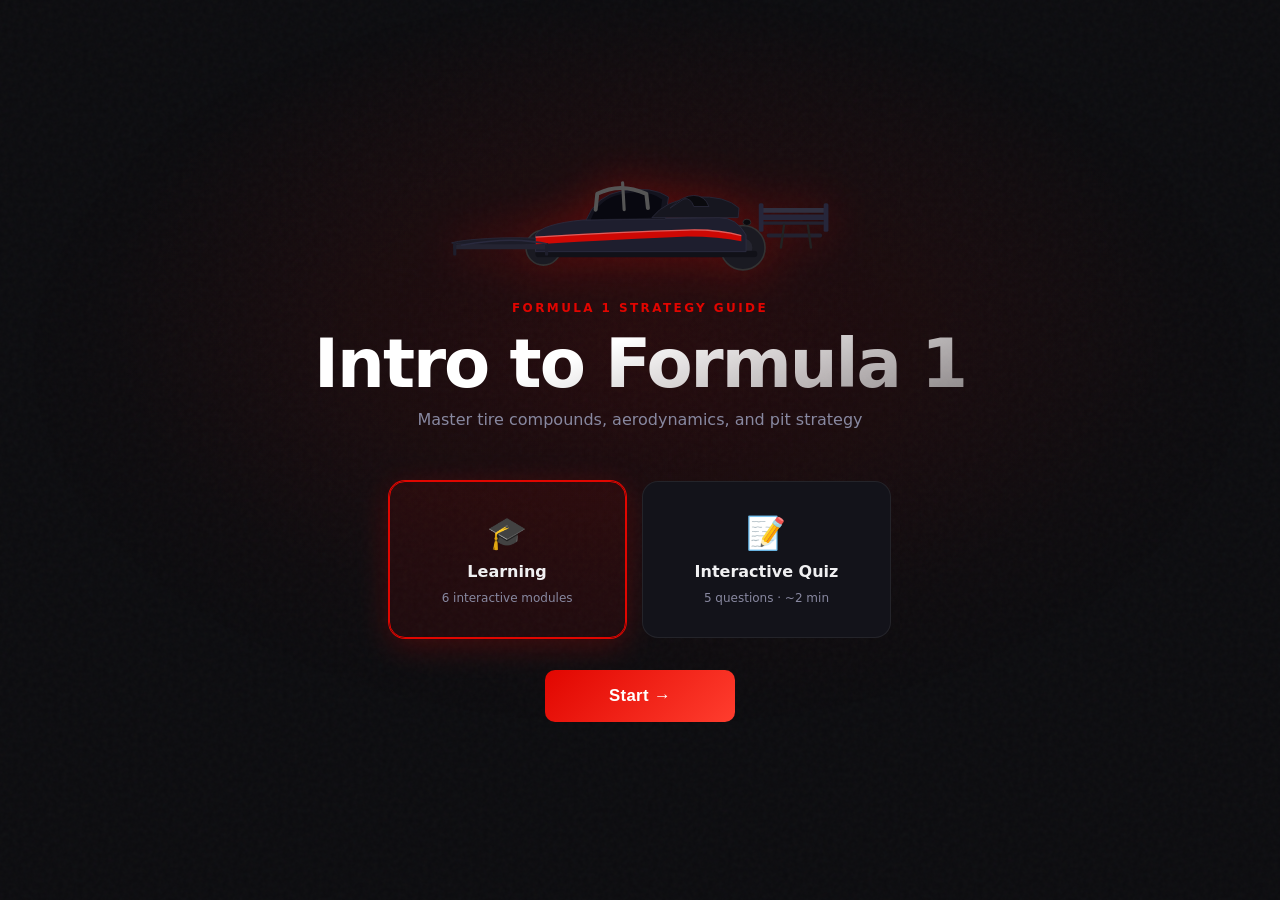
==== commit 8b3b0e76: "refactored into separate HTML, CSS, and JS files Moved all styles to styles.css and all logic to app" ====
--- a/index.html
+++ b/index.html
@@ -4,411 +4,64 @@
   <meta charset="UTF-8">
   <meta name="viewport" content="width=device-width, initial-scale=1.0">
   <title>Intro to Formula 1</title>
-  <style>
-    /* ── design tokens ── */
-    :root {
-      --bg:        #0c0c0f;
-      --surface:   #13131a;
-      --surface2:  #1a1a24;
-      --border:    rgba(255,255,255,0.07);
-      --border-hi: rgba(255,255,255,0.13);
-      --red:       #e10600;
-      --red-glow:  rgba(225,6,0,0.25);
-      --teal:      #00c9a7;
-      --teal-dim:  rgba(0,201,167,0.12);
-      --text:      #f0f0f2;
-      --text-2:    #8888a0;
-      --text-3:    #55555f;
-    }
-
-    * { margin: 0; padding: 0; box-sizing: border-box; }
-
-    body {
-      font-family: -apple-system, BlinkMacSystemFont, 'Segoe UI', system-ui, sans-serif;
-      background: var(--bg);
-      color: var(--text);
-      height: 100vh;
-      overflow: hidden;
-    }
-
-    /* subtle noise texture on the bg */
-    body::before {
-      content: '';
-      position: fixed;
-      inset: 0;
-      background-image: url("data:image/svg+xml,%3Csvg viewBox='0 0 200 200' xmlns='http://www.w3.org/2000/svg'%3E%3Cfilter id='n'%3E%3CfeTurbulence type='fractalNoise' baseFrequency='0.9' numOctaves='4' stitchTiles='stitch'/%3E%3C/filter%3E%3Crect width='100%25' height='100%25' filter='url(%23n)' opacity='0.03'/%3E%3C/svg%3E");
-      pointer-events: none;
-      z-index: 0;
-    }
-
-    .screen {
-      display: none;
-      height: 100vh;
-      padding: 36px 56px;
-      flex-direction: column;
-      position: relative;
-      z-index: 1;
-    }
-    .screen.active { display: flex; animation: fadeUp 0.35s cubic-bezier(0.22,1,0.36,1); }
-
-    @keyframes fadeUp {
-      from { opacity: 0; transform: translateY(14px); }
-      to   { opacity: 1; transform: translateY(0); }
-    }
-
-    /* ── buttons ── */
-    .btn-primary {
-      background: linear-gradient(135deg, #e10600, #ff3d2e);
-      color: #fff;
-      border: none;
-      padding: 14px 36px;
-      border-radius: 10px;
-      font-size: 1rem;
-      font-weight: 700;
-      cursor: pointer;
-      letter-spacing: 0.02em;
-      transition: all 0.2s;
-      box-shadow: 0 0 0 rgba(225,6,0,0);
-    }
-    .btn-primary:hover {
-      transform: translateY(-2px);
-      box-shadow: 0 6px 28px rgba(225,6,0,0.45);
-    }
-
-    .btn-ghost {
-      background: transparent;
-      color: var(--text);
-      border: 1px solid var(--border-hi);
-      padding: 14px 36px;
-      border-radius: 10px;
-      font-size: 1rem;
-      font-weight: 600;
-      cursor: pointer;
-      transition: all 0.2s;
-    }
-    .btn-ghost:hover { background: var(--surface2); border-color: var(--border-hi); }
-
-    /* ── shared nav ── */
-    .nav {
-      display: flex;
-      justify-content: space-between;
-      align-items: center;
-      margin-bottom: 32px;
-    }
-    .nav-back {
-      background: none;
-      border: none;
-      color: var(--text-2);
-      font-size: 0.88rem;
-      cursor: pointer;
-      letter-spacing: 0.02em;
-      transition: color 0.2s;
-      display: flex;
-      align-items: center;
-      gap: 6px;
-    }
-    .nav-back:hover { color: var(--text); }
-    .nav-badge {
-      background: var(--surface2);
-      border: 1px solid var(--border);
-      border-radius: 20px;
-      padding: 5px 14px;
-      font-size: 0.78rem;
-      font-weight: 600;
-      color: var(--red);
-      letter-spacing: 0.08em;
-      text-transform: uppercase;
-    }
-
-    /* progress dots shown on each learning screen */
-    .progress-dots {
-      display: flex;
-      gap: 6px;
-      align-items: center;
-    }
-    .pd { width: 6px; height: 6px; border-radius: 50%; background: var(--border-hi); transition: all 0.3s; }
-    .pd.active { background: var(--red); width: 20px; border-radius: 3px; }
-    .pd.done   { background: var(--teal); }
-
-    /* ── HOME ── */
-    #screen-home {
-      align-items: center;
-      justify-content: center;
-      text-align: center;
-      background: radial-gradient(ellipse 70% 60% at 50% 40%, rgba(225,6,0,0.06) 0%, transparent 70%);
-    }
-
-    .home-eyebrow {
-      font-size: 0.75rem;
-      font-weight: 700;
-      letter-spacing: 0.2em;
-      text-transform: uppercase;
-      color: var(--red);
-      margin-bottom: 16px;
-    }
-
-    .home-title {
-      font-size: 4.2rem;
-      font-weight: 800;
-      letter-spacing: -0.03em;
-      line-height: 1;
-      background: linear-gradient(160deg, #fff 40%, rgba(255,255,255,0.5));
-      -webkit-background-clip: text;
-      -webkit-text-fill-color: transparent;
-      background-clip: text;
-      margin-bottom: 12px;
-    }
-
-    .home-sub {
-      color: var(--text-2);
-      font-size: 1rem;
-      margin-bottom: 52px;
-    }
-
-    .mode-cards {
-      display: flex;
-      gap: 16px;
-      margin-bottom: 32px;
-    }
-
-    .mode-card {
-      background: var(--surface);
-      border: 1px solid var(--border);
-      border-radius: 16px;
-      padding: 32px 52px;
-      cursor: pointer;
-      transition: all 0.25s;
-      display: flex;
-      flex-direction: column;
-      align-items: center;
-      gap: 10px;
-      min-width: 220px;
-    }
-    .mode-card:hover { background: var(--surface2); border-color: var(--border-hi); transform: translateY(-2px); }
-    .mode-card.selected {
-      border-color: var(--red);
-      background: rgba(225,6,0,0.08);
-      box-shadow: 0 0 0 1px var(--red), 0 8px 32px var(--red-glow);
-    }
-    .mode-card .icon { font-size: 2rem; }
-    .mode-card .label { font-size: 1rem; font-weight: 700; color: var(--text); }
-
-    /* ── LEARNING MENU ── */
-    .section-list {
-      display: grid;
-      grid-template-columns: 1fr 1fr;
-      gap: 10px;
-      margin-top: 24px;
-      flex: 1;
-    }
-
-    .section-item {
-      background: var(--surface);
-      border: 1px solid var(--border);
-      border-radius: 12px;
-      padding: 18px 22px;
-      cursor: pointer;
-      transition: all 0.2s;
-      display: flex;
-      align-items: center;
-      gap: 16px;
-      position: relative;
-      overflow: hidden;
-    }
-    .section-item::before {
-      content: '';
-      position: absolute;
-      left: 0; top: 0; bottom: 0;
-      width: 3px;
-      background: var(--red);
-      transform: scaleY(0);
-      transition: transform 0.2s;
-      border-radius: 0 2px 2px 0;
-    }
-    .section-item:hover { background: var(--surface2); border-color: var(--border-hi); transform: translateX(3px); }
-    .section-item:hover::before { transform: scaleY(1); }
-
-    .section-num {
-      font-size: 0.7rem;
-      font-weight: 800;
-      color: var(--red);
-      letter-spacing: 0.08em;
-      min-width: 24px;
-      opacity: 0.8;
-    }
-    .section-icon { font-size: 1.4rem; }
-    .section-label { font-size: 0.95rem; font-weight: 600; }
-    .section-desc  { font-size: 0.78rem; color: var(--text-2); margin-top: 2px; }
-
-    /* ── CAR COMPONENTS ── */
-    .hs-group { cursor: pointer; }
-    .hs-group circle.hs-bg {
-      fill: rgba(225,6,0,0.15);
-      stroke: var(--red);
-      stroke-width: 2;
-    }
-    .hs-group circle.hs-pulse {
-      fill: none;
-      stroke: var(--red);
-      stroke-width: 1.5;
-      animation: hsPulse 1.8s ease-in-out infinite;
-      transform-box: fill-box;
-      transform-origin: center;
-    }
-    .hs-group:hover circle.hs-bg    { fill: rgba(225,6,0,0.35); }
-    .hs-group:hover circle.hs-pulse { animation: none; opacity: 0.8; }
-    @keyframes hsPulse {
-      0%,100% { transform: scale(1);    opacity: 1;   }
-      50%      { transform: scale(1.45); opacity: 0.2; }
-    }
-
-    .comp-panel {
-      width: 260px;
-      flex-shrink: 0;
-      background: var(--surface);
-      border: 1px solid var(--border);
-      border-radius: 16px;
-      padding: 28px;
-      min-height: 200px;
-      display: flex;
-      flex-direction: column;
-      justify-content: center;
-    }
-
-    /* ── TIRES ── */
-    .tire-grid { display: flex; gap: 12px; margin-top: 28px; }
-
-    .tire-card {
-      background: var(--surface);
-      border: 1px solid var(--border);
-      border-radius: 14px;
-      padding: 24px 16px;
-      cursor: pointer;
-      transition: all 0.2s;
-      display: flex;
-      flex-direction: column;
-      align-items: center;
-      gap: 10px;
-      flex: 1;
-    }
-    .tire-card:hover { background: var(--surface2); transform: translateY(-3px); }
-    .tire-card.active { border-color: var(--active-color, #fff); background: var(--surface2); box-shadow: 0 0 20px var(--active-glow, rgba(255,255,255,0.1)); }
-
-    .tire-ring {
-      width: 52px;
-      height: 52px;
-      border-radius: 50%;
-      border: 3.5px solid;
-      position: relative;
-    }
-    /* inner tire tread detail */
-    .tire-ring::after {
-      content: '';
-      position: absolute;
-      inset: 8px;
-      border-radius: 50%;
-      border: 1px solid rgba(255,255,255,0.08);
-    }
-    .tire-name { font-size: 0.85rem; font-weight: 700; color: var(--text-2); }
-
-    .tire-info-box {
-      background: var(--surface);
-      border: 1px solid var(--border);
-      border-radius: 14px;
-      padding: 22px 28px;
-      margin-top: 20px;
-      min-height: 66px;
-      display: flex;
-      align-items: center;
-    }
-
-    /* ── SLIDERS ── */
-    .slider-card {
-      background: var(--surface);
-      border: 1px solid var(--border);
-      border-radius: 16px;
-      padding: 32px 36px;
-      margin-top: 24px;
-      flex: 1;
-    }
-
-    input[type="range"] {
-      width: 100%;
-      height: 5px;
-      border-radius: 3px;
-      outline: none;
-      cursor: pointer;
-      appearance: none;
-      background: linear-gradient(to right, var(--teal) var(--pct,20%), rgba(255,255,255,0.1) var(--pct,20%));
-    }
-    input[type="range"]::-webkit-slider-thumb {
-      appearance: none;
-      width: 20px;
-      height: 20px;
-      border-radius: 50%;
-      background: #fff;
-      box-shadow: 0 2px 12px rgba(0,0,0,0.6), 0 0 0 3px rgba(255,255,255,0.15);
-      cursor: pointer;
-      transition: transform 0.15s;
-    }
-    input[type="range"]::-webkit-slider-thumb:hover { transform: scale(1.2); }
-
-    .grip-bar-wrap { margin-top: 28px; border-top: 1px solid var(--border); padding-top: 24px; }
-    .grip-bar {
-      height: 16px;
-      border-radius: 8px;
-      background: linear-gradient(to right, #00c853, #ffd600 60%, #ff5252);
-      margin-top: 10px;
-      position: relative;
-      overflow: hidden;
-    }
-    .grip-bar-cover {
-      position: absolute;
-      right: 0; top: 0; bottom: 0;
-      background: rgba(12,12,15,0.82);
-      transition: width 0.25s;
-    }
-
-    /* ── PERFORMANCE DEGRADATION ── */
-    .track-wrapper {
-      flex: 1;
-      display: flex;
-      align-items: center;
-      justify-content: center;
-      position: relative;
-    }
-    #perf-car {
-      position: absolute;
-      font-size: 1.5rem;
-      transform: translate(-50%,-50%);
-      pointer-events: none;
-      filter: drop-shadow(0 0 8px rgba(225,6,0,0.6));
-    }
-    .perf-slider-bar {
-      background: var(--surface);
-      border: 1px solid var(--border);
-      border-radius: 12px;
-      padding: 16px 24px;
-    }
-
-    /* ── STAT CHIP ── */
-    .stat-chip {
-      background: var(--surface2);
-      border: 1px solid var(--border);
-      border-radius: 10px;
-      padding: 10px 20px;
-      text-align: center;
-    }
-    .stat-chip .val { font-size: 1.7rem; font-weight: 800; color: var(--red); line-height: 1; }
-    .stat-chip .lbl { font-size: 0.72rem; color: var(--text-2); margin-top: 3px; text-transform: uppercase; letter-spacing: 0.08em; }
-  </style>
+  <link rel="stylesheet" href="styles.css">
 </head>
 <body>
 
   <!-- HOME -->
   <div class="screen active" id="screen-home">
-    <div style="position:absolute;inset:0;background:radial-gradient(ellipse 60% 50% at 50% 35%, rgba(225,6,0,0.07),transparent 70%);pointer-events:none;"></div>
-    <div style="flex:1;display:flex;flex-direction:column;align-items:center;justify-content:center;text-align:center;position:relative;">
+    <!-- animated background scene -->
+    <div class="home-scene" id="home-scene"></div>
+
+    <div style="flex:1;display:flex;flex-direction:column;align-items:center;justify-content:center;text-align:center;position:relative;z-index:2;">
+      <!-- F1 car SVG hero -->
+      <svg viewBox="0 0 480 120" width="380" height="95" style="margin-bottom:28px;filter:drop-shadow(0 0 24px rgba(225,6,0,0.35));" aria-hidden="true">
+        <!-- rear tire -->
+        <ellipse cx="370" cy="88" rx="28" ry="28" fill="#1a1a22" stroke="#333" stroke-width="2"/>
+        <ellipse cx="370" cy="88" rx="12" ry="12" fill="#252530"/>
+        <!-- front tire -->
+        <ellipse cx="118" cy="88" rx="22" ry="22" fill="#1a1a22" stroke="#333" stroke-width="2"/>
+        <ellipse cx="118" cy="88" rx="9"  ry="9"  fill="#252530"/>
+        <!-- floor plate -->
+        <rect x="108" y="92" width="280" height="8" rx="3" fill="#111118"/>
+        <!-- sidepods -->
+        <path d="M 200 68 Q 225 52 310 50 L 358 56 Q 358 78 310 80 Q 225 82 200 88 Z" fill="#1c1c28" stroke="#2a2a38" stroke-width="1"/>
+        <ellipse cx="208" cy="70" rx="10" ry="15" fill="#0a0a0e"/>
+        <!-- main chassis -->
+        <path d="M 108 72 Q 116 58 168 53 L 340 50 Q 362 50 374 72 L 374 93 L 108 93 Z" fill="#1e1e2e" stroke="#2e2e42" stroke-width="1"/>
+        <!-- red livery stripe -->
+        <path d="M 108 74 Q 220 67 300 65 Q 340 64 368 72 L 368 80 Q 340 74 300 74 Q 220 77 108 84 Z" fill="#e10600" opacity="0.9"/>
+        <!-- white accent stripe -->
+        <path d="M 108 74 Q 220 67 300 65 Q 340 64 368 72 L 368 73.5 Q 340 66 300 66.5 Q 220 68.5 108 75.5 Z" fill="rgba(255,255,255,0.35)"/>
+        <!-- cockpit -->
+        <path d="M 172 53 Q 184 22 218 16 Q 256 10 276 24 L 272 52 Z" fill="#13131e" stroke="#2a2a3c" stroke-width="1"/>
+        <path d="M 178 52 Q 188 26 218 20 Q 250 14 268 27 L 265 50 Z" fill="#080810"/>
+        <!-- halo -->
+        <path d="M 184 40 L 186 20 Q 215 5 248 20 L 250 38" fill="none" stroke="#555" stroke-width="5" stroke-linecap="round" stroke-linejoin="round"/>
+        <line x1="218" y1="6" x2="220" y2="40" stroke="#555" stroke-width="4" stroke-linecap="round"/>
+        <!-- engine cover / airbox -->
+        <path d="M 255 50 Q 272 28 310 24 Q 348 22 365 38 L 364 50 Z" fill="#16161f" stroke="#2a2a3c" stroke-width="1"/>
+        <path d="M 278 38 Q 294 22 308 22 Q 322 22 327 36 L 308 36 Q 304 25 296 26 Z" fill="#0a0a0e" stroke="#2a2a3c" stroke-width="1"/>
+        <!-- nose cone -->
+        <path d="M 108 76 Q 70 74 26 78 Q 8 80 2 82 Q 8 84 26 84 Q 70 86 108 84 Z" fill="#1c1c28" stroke="#2a2a3c" stroke-width="1"/>
+        <!-- front wing -->
+        <rect x="4" y="84"  width="120" height="6" rx="2" fill="#242432"/>
+        <rect x="4" y="82"  width="4" height="16" rx="1" fill="#1e1e2c"/>
+        <rect x="120" y="82" width="4" height="16" rx="1" fill="#1e1e2c"/>
+        <path d="M 14 84 Q 60 76 90 78 Q 108 79 122 82 L 122 84 Q 108 82 90 80 Q 60 78 14 86 Z" fill="#2a2a3e"/>
+        <!-- rear wing -->
+        <rect x="392" y="38" width="84" height="6"  rx="2" fill="#303040"/>
+        <rect x="393" y="46" width="82" height="7"  rx="2" fill="#26263a"/>
+        <rect x="392" y="55" width="84" height="4"  rx="2" fill="#222230"/>
+        <rect x="390" y="32" width="6"  height="36" rx="2" fill="#26263a"/>
+        <rect x="472" y="32" width="6"  height="36" rx="2" fill="#26263a"/>
+        <rect x="400" y="70" width="70" height="5"  rx="2" fill="#222230"/>
+        <line x1="422" y1="59" x2="418" y2="88" stroke="#222" stroke-width="3" stroke-linecap="round"/>
+        <line x1="452" y1="59" x2="456" y2="88" stroke="#222" stroke-width="3" stroke-linecap="round"/>
+        <!-- exhaust -->
+        <ellipse cx="375" cy="56" rx="5" ry="4" fill="#0a0a0e" stroke="#333" stroke-width="1"/>
+      </svg>
+
       <div class="home-eyebrow">Formula 1 Strategy Guide</div>
       <h1 class="home-title">Intro to Formula 1</h1>
       <p class="home-sub">Master tire compounds, aerodynamics, and pit strategy</p>
@@ -498,92 +151,16 @@
 
     <div style="flex:1;display:flex;gap:32px;align-items:center;margin-top:20px;overflow:hidden;">
       <div style="flex:1;display:flex;align-items:center;justify-content:center;">
-        <svg viewBox="0 0 800 320" style="width:100%;max-width:620px;" xmlns="http://www.w3.org/2000/svg">
-          <defs>
-            <linearGradient id="bodyGrad" x1="0" y1="0" x2="0" y2="1">
-              <stop offset="0%" stop-color="#2e2e38"/>
-              <stop offset="100%" stop-color="#13131a"/>
-            </linearGradient>
-            <linearGradient id="tireGrad" x1="0" y1="0" x2="1" y2="1">
-              <stop offset="0%" stop-color="#252530"/>
-              <stop offset="100%" stop-color="#0c0c10"/>
-            </linearGradient>
-            <filter id="glow">
-              <feGaussianBlur stdDeviation="3" result="blur"/>
-              <feMerge><feMergeNode in="blur"/><feMergeNode in="SourceGraphic"/></feMerge>
-            </filter>
-          </defs>
-          <!-- tires -->
-          <ellipse cx="200" cy="242" rx="36" ry="36" fill="url(#tireGrad)" stroke="#333" stroke-width="2"/>
-          <ellipse cx="200" cy="242" rx="16" ry="16" fill="#252530"/>
-          <ellipse cx="200" cy="242" rx="7"  ry="7"  fill="#1a1a22"/>
-          <ellipse cx="590" cy="242" rx="46" ry="46" fill="url(#tireGrad)" stroke="#333" stroke-width="2"/>
-          <ellipse cx="590" cy="242" rx="20" ry="20" fill="#252530"/>
-          <ellipse cx="590" cy="242" rx="9"  ry="9"  fill="#1a1a22"/>
-          <!-- floor -->
-          <rect x="185" y="250" width="430" height="10" rx="3" fill="#1a1a22"/>
-          <!-- sidepods -->
-          <path d="M 310 205 Q 340 185 430 183 L 540 190 Q 540 220 430 222 Q 340 225 310 235 Z" fill="#1e1e28" stroke="#333" stroke-width="1"/>
-          <ellipse cx="320" cy="207" rx="14" ry="20" fill="#0c0c10"/>
-          <!-- main chassis -->
-          <path d="M 185 215 Q 195 200 260 195 L 490 192 Q 545 192 565 215 L 565 248 L 185 248 Z" fill="url(#bodyGrad)" stroke="#3a3a4a" stroke-width="1"/>
-          <!-- engine cover -->
-          <path d="M 380 192 Q 400 165 450 160 Q 500 158 530 175 L 530 192 Z" fill="#22222e" stroke="#3a3a4a" stroke-width="1"/>
-          <path d="M 415 175 Q 430 158 445 158 Q 460 158 465 172 L 445 172 Q 440 162 430 163 Z" fill="#0c0c10" stroke="#3a3a4a" stroke-width="1"/>
-          <!-- cockpit -->
-          <path d="M 280 195 Q 295 162 330 155 Q 375 148 400 162 L 395 192 Z" fill="#1a1a22" stroke="#3a3a4a" stroke-width="1"/>
-          <path d="M 288 192 Q 300 166 330 160 Q 368 153 390 166 L 387 190 Z" fill="#0c0c10"/>
-          <!-- halo -->
-          <path d="M 296 170 L 300 148 Q 330 132 365 148 L 368 168" fill="none" stroke="#666" stroke-width="7" stroke-linecap="round" stroke-linejoin="round"/>
-          <line x1="328" y1="132" x2="333" y2="168" stroke="#666" stroke-width="6" stroke-linecap="round"/>
-          <!-- nose -->
-          <path d="M 185 225 Q 150 222 90 228 Q 60 230 40 235 Q 60 237 90 238 Q 150 240 185 240 Z" fill="#22222e" stroke="#3a3a4a" stroke-width="1"/>
-          <path d="M 40 235 Q 20 235 8 236 L 40 237 Z" fill="#1a1a22"/>
-          <!-- front wing -->
-          <rect x="18" y="237" width="180" height="7" rx="2" fill="#2a2a38"/>
-          <rect x="18" y="246" width="180" height="4" rx="1" fill="#333"/>
-          <rect x="18"  y="232" width="5" height="22" rx="1" fill="#333"/>
-          <rect x="195" y="232" width="5" height="22" rx="1" fill="#333"/>
-          <path d="M 30 237 Q 80 228 140 230 Q 160 231 185 234 L 185 237 Q 160 234 140 233 Q 80 231 30 240 Z" fill="#252535"/>
-          <!-- rear wing -->
-          <rect x="620" y="168" width="130" height="7"  rx="2" fill="#444"/>
-          <rect x="622" y="177" width="126" height="9"  rx="2" fill="#2e2e3e"/>
-          <rect x="620" y="188" width="130" height="5"  rx="2" fill="#333"/>
-          <rect x="617" y="162" width="8" height="42" rx="2" fill="#303040"/>
-          <rect x="748" y="162" width="8" height="42" rx="2" fill="#303040"/>
-          <rect x="630" y="218" width="110" height="6" rx="2" fill="#333"/>
-          <line x1="660" y1="193" x2="655" y2="240" stroke="#333" stroke-width="4" stroke-linecap="round"/>
-          <line x1="710" y1="193" x2="715" y2="240" stroke="#333" stroke-width="4" stroke-linecap="round"/>
-          <!-- livery stripe -->
-          <path d="M 185 225 Q 300 218 400 215 Q 500 213 560 220 L 560 228 Q 500 222 400 224 Q 300 227 185 235 Z" fill="#e10600" opacity="0.85"/>
-          <!-- exhaust glow -->
-          <ellipse cx="570" cy="195" rx="8" ry="5" fill="#0c0c10" stroke="#444" stroke-width="1"/>
-          <!-- hotspots -->
-          <g class="hs-group" onclick="showComponent('frontwing')">
-            <circle cx="107" cy="238" r="17" class="hs-bg"/>
-            <circle cx="107" cy="238" r="26" class="hs-pulse"/>
-          </g>
-          <g class="hs-group" onclick="showComponent('fronttire')">
-            <circle cx="200" cy="242" r="17" class="hs-bg"/>
-            <circle cx="200" cy="242" r="26" class="hs-pulse"/>
-          </g>
-          <g class="hs-group" onclick="showComponent('halo')">
-            <circle cx="333" cy="142" r="17" class="hs-bg"/>
-            <circle cx="333" cy="142" r="26" class="hs-pulse"/>
-          </g>
-          <g class="hs-group" onclick="showComponent('sidepod')">
-            <circle cx="430" cy="203" r="17" class="hs-bg"/>
-            <circle cx="430" cy="203" r="26" class="hs-pulse"/>
-          </g>
-          <g class="hs-group" onclick="showComponent('rearwing')">
-            <circle cx="683" cy="178" r="17" class="hs-bg"/>
-            <circle cx="683" cy="178" r="26" class="hs-pulse"/>
-          </g>
-          <g class="hs-group" onclick="showComponent('reartire')">
-            <circle cx="590" cy="242" r="17" class="hs-bg"/>
-            <circle cx="590" cy="242" r="26" class="hs-pulse"/>
-          </g>
-        </svg>
+        <div class="car-photo-wrap">
+          <img src="https://upload.wikimedia.org/wikipedia/commons/thumb/e/e0/FIA_F1_Austria_2024_Nr._16_Leclerc.jpg/1200px-FIA_F1_Austria_2024_Nr._16_Leclerc.jpg"
+               alt="Ferrari SF-24 — 2024 Austrian Grand Prix">
+          <div class="hs-dot" style="left:13%;top:72%;" onclick="showComponent('frontwing')"></div>
+          <div class="hs-dot" style="left:24%;top:82%;" onclick="showComponent('fronttire')"></div>
+          <div class="hs-dot" style="left:41%;top:34%;" onclick="showComponent('halo')"></div>
+          <div class="hs-dot" style="left:56%;top:52%;" onclick="showComponent('sidepod')"></div>
+          <div class="hs-dot" style="left:74%;top:80%;" onclick="showComponent('reartire')"></div>
+          <div class="hs-dot" style="left:85%;top:32%;" onclick="showComponent('rearwing')"></div>
+        </div>
       </div>
 
       <div class="comp-panel" id="component-info">
@@ -609,23 +186,23 @@
     <p style="margin-top:4px;color:var(--text-2);font-size:0.88rem;">F1 uses color-coded compounds. Click one to learn its purpose.</p>
 
     <div class="tire-grid">
-      <div class="tire-card" onclick="selectTire(this,'soft')"    style="--active-color:#e10600;--active-glow:rgba(225,6,0,0.2);">
+      <div class="tire-card" onclick="selectTire(this,'soft')"  style="--active-color:#e10600;--active-glow:rgba(225,6,0,0.2);">
         <div class="tire-ring" style="border-color:#e10600;"></div>
         <span class="tire-name">Soft</span>
       </div>
-      <div class="tire-card" onclick="selectTire(this,'med')"     style="--active-color:#ffd600;--active-glow:rgba(255,214,0,0.15);">
+      <div class="tire-card" onclick="selectTire(this,'med')"   style="--active-color:#ffd600;--active-glow:rgba(255,214,0,0.15);">
         <div class="tire-ring" style="border-color:#ffd600;"></div>
         <span class="tire-name">Medium</span>
       </div>
-      <div class="tire-card" onclick="selectTire(this,'hard')"    style="--active-color:#e0e0e0;--active-glow:rgba(224,224,224,0.1);">
+      <div class="tire-card" onclick="selectTire(this,'hard')"  style="--active-color:#e0e0e0;--active-glow:rgba(224,224,224,0.1);">
         <div class="tire-ring" style="border-color:#e0e0e0;"></div>
         <span class="tire-name">Hard</span>
       </div>
-      <div class="tire-card" onclick="selectTire(this,'inter')"   style="--active-color:#00c853;--active-glow:rgba(0,200,83,0.15);">
+      <div class="tire-card" onclick="selectTire(this,'inter')" style="--active-color:#00c853;--active-glow:rgba(0,200,83,0.15);">
         <div class="tire-ring" style="border-color:#00c853;"></div>
         <span class="tire-name">Inter</span>
       </div>
-      <div class="tire-card" onclick="selectTire(this,'wet')"     style="--active-color:#2979ff;--active-glow:rgba(41,121,255,0.15);">
+      <div class="tire-card" onclick="selectTire(this,'wet')"   style="--active-color:#2979ff;--active-glow:rgba(41,121,255,0.15);">
         <div class="tire-ring" style="border-color:#2979ff;"></div>
         <span class="tire-name">Full Wet</span>
       </div>
@@ -711,13 +288,9 @@
 
     <div class="track-wrapper">
       <svg viewBox="0 0 700 280" style="width:88%;max-width:660px;">
-        <!-- outer track border -->
         <ellipse cx="350" cy="140" rx="292" ry="118" fill="none" stroke="rgba(255,255,255,0.05)" stroke-width="28"/>
-        <!-- track surface -->
         <ellipse cx="350" cy="140" rx="292" ry="118" fill="none" stroke="rgba(255,255,255,0.08)" stroke-width="22"/>
-        <!-- racing line -->
         <ellipse cx="350" cy="140" rx="280" ry="106" fill="none" stroke="#e10600" stroke-width="2" stroke-dasharray="10 6" opacity="0.7"/>
-        <!-- start/finish line -->
         <rect x="348" y="20" width="4" height="20" rx="1" fill="#e10600" opacity="0.8"/>
       </svg>
       <div id="perf-car">🏎️</div>
@@ -740,197 +313,252 @@
     </div>
   </div>
 
+  <!-- AERODYNAMICS -->
+  <div class="screen" id="screen-aerodynamics">
+    <div class="nav">
+      <button class="nav-back" onclick="showScreen('learning-menu')">← Back</button>
+      <div style="display:flex;align-items:center;gap:12px;">
+        <div class="progress-dots" id="pd-aero"></div>
+        <span class="nav-badge">05 / 06</span>
+      </div>
+    </div>
+    <h2 style="font-size:1.5rem;font-weight:800;letter-spacing:-0.02em;">Aerodynamics</h2>
+    <p style="margin-top:4px;color:var(--text-2);font-size:0.88rem;">Drag the slider to move the following car. See how dirty air destroys downforce.</p>
+
+    <!-- interactive slipstream simulator -->
+    <div style="background:var(--surface);border:1px solid var(--border);border-radius:16px;padding:20px 24px;margin-top:16px;">
+      <div style="font-size:0.72rem;font-weight:700;letter-spacing:0.1em;text-transform:uppercase;color:var(--text-2);margin-bottom:12px;">Slipstream Simulator — drag the slider</div>
+
+      <div class="aero-sim-wrap" id="aero-sim-wrap" style="height:100px;">
+        <!-- road markings -->
+        <div style="position:absolute;bottom:18px;left:0;right:0;height:3px;background:repeating-linear-gradient(to right,rgba(255,255,255,0.06) 0 30px,transparent 30px 60px);"></div>
+        <div id="aero-turbulence" class="aero-turbulence"></div>
+        <div class="aero-car-lead" id="aero-car-lead">🏎️</div>
+        <div class="aero-car-follow" id="aero-car-follow">🏎️</div>
+      </div>
+
+      <div style="margin-top:12px;">
+        <div style="display:flex;justify-content:space-between;margin-bottom:6px;">
+          <span style="font-size:0.8rem;color:var(--text-2);">← Closer (dirty air)</span>
+          <span style="font-size:0.8rem;color:var(--text-2);">Further (clean air) →</span>
+        </div>
+        <input type="range" id="aero-gap-slider" min="0" max="100" value="55"
+               oninput="setAeroGap(this.value)" style="--pct:55%;">
+      </div>
+    </div>
+
+    <!-- live stats -->
+    <div style="display:grid;grid-template-columns:1fr 1fr;gap:12px;margin-top:14px;">
+      <div style="background:var(--surface);border:1px solid var(--border);border-radius:12px;padding:16px 20px;">
+        <div style="font-size:0.72rem;font-weight:700;letter-spacing:0.1em;text-transform:uppercase;color:var(--text-2);margin-bottom:10px;">Downforce</div>
+        <div style="height:10px;background:rgba(255,255,255,0.07);border-radius:5px;overflow:hidden;">
+          <div id="aero-df-bar" style="height:100%;width:75%;background:#00c853;border-radius:5px;transition:width 0.2s,background 0.2s;"></div>
+        </div>
+        <div style="margin-top:6px;font-size:1.3rem;font-weight:800;" id="aero-df-label">75%</div>
+      </div>
+      <div style="background:var(--surface);border:1px solid var(--border);border-radius:12px;padding:16px 20px;">
+        <div style="font-size:0.72rem;font-weight:700;letter-spacing:0.1em;text-transform:uppercase;color:var(--text-2);margin-bottom:10px;">Tire Heat</div>
+        <div style="height:10px;background:rgba(255,255,255,0.07);border-radius:5px;overflow:hidden;">
+          <div id="aero-tire-bar" style="height:100%;width:20%;background:var(--red);border-radius:5px;transition:width 0.2s;"></div>
+        </div>
+        <div style="margin-top:6px;font-size:0.82rem;font-weight:600;color:var(--text-2);">Overheating risk</div>
+      </div>
+    </div>
+
+    <div id="aero-msg" style="margin-top:12px;padding:12px 16px;border-radius:8px;background:var(--surface2);font-size:0.88rem;color:#00c853;font-weight:600;min-height:40px;display:flex;align-items:center;">
+      ✓ Clean air — full downforce, tires behaving predictably.
+    </div>
+
+    <!-- info cards -->
+    <div style="display:grid;grid-template-columns:1fr 1fr;gap:12px;margin-top:12px;flex:1;">
+      <div style="background:var(--surface);border:1px solid var(--border);border-top:2px solid #00c853;border-radius:12px;padding:16px 18px;">
+        <div style="font-size:0.68rem;font-weight:700;letter-spacing:0.12em;text-transform:uppercase;color:#00c853;margin-bottom:6px;">Clean Air</div>
+        <p style="color:var(--text-2);font-size:0.82rem;line-height:1.65;">Open track — max downforce, predictable tires, faster cornering.</p>
+      </div>
+      <div style="background:var(--surface);border:1px solid var(--border);border-top:2px solid var(--red);border-radius:12px;padding:16px 18px;">
+        <div style="font-size:0.68rem;font-weight:700;letter-spacing:0.12em;text-transform:uppercase;color:var(--red);margin-bottom:6px;">Dirty Air</div>
+        <p style="color:var(--text-2);font-size:0.82rem;line-height:1.65;">Turbulent wake — up to 30% downforce loss, tires overheat fast.</p>
+      </div>
+    </div>
+
+    <div style="margin-top:12px;display:flex;justify-content:flex-end;">
+      <button class="btn-primary" onclick="showScreen('finding-the-gap')">Next: Finding the Gap →</button>
+    </div>
+  </div>
+
+  <!-- FINDING THE GAP -->
+  <div class="screen" id="screen-finding-the-gap">
+    <div class="nav">
+      <button class="nav-back" onclick="showScreen('learning-menu')">← Back</button>
+      <div style="display:flex;align-items:center;gap:12px;">
+        <div class="progress-dots" id="pd-gap"></div>
+        <span class="nav-badge">06 / 06</span>
+      </div>
+    </div>
+    <h2 style="font-size:1.5rem;font-weight:800;letter-spacing:-0.02em;">Finding the Gap</h2>
+    <p style="margin-top:4px;color:var(--text-2);font-size:0.88rem;">Select the best gap to pit into. You want clean air and track position.</p>
+
+    <div style="background:var(--surface);border:1px solid var(--border);border-radius:16px;padding:20px 24px;margin-top:24px;display:flex;align-items:center;gap:0;overflow:hidden;">
+      <div style="font-size:2rem;flex-shrink:0;">🏎️</div>
+
+      <div id="gap-a" onclick="selectGap('a')" style="flex:0 0 80px;height:64px;border-radius:8px;cursor:pointer;display:flex;align-items:center;justify-content:center;font-size:0.72rem;font-weight:800;letter-spacing:0.06em;border:1px solid rgba(225,6,0,0.3);background:rgba(225,6,0,0.08);color:var(--red);transition:all 0.2s;margin:0 8px;">
+        TOO<br>SMALL
+      </div>
+
+      <div style="font-size:2rem;flex-shrink:0;">🏎️</div>
+
+      <div id="gap-b" onclick="selectGap('b')" style="flex:1;height:64px;border-radius:8px;cursor:pointer;display:flex;align-items:center;justify-content:center;font-size:0.8rem;font-weight:700;letter-spacing:0.05em;border:1px solid var(--border);background:var(--surface2);color:var(--text-3);transition:all 0.2s;margin:0 8px;">
+        Click to pit here
+      </div>
+
+      <div style="font-size:2rem;flex-shrink:0;">🏎️</div>
+
+      <div id="gap-c" onclick="selectGap('c')" style="flex:0 0 100px;height:64px;border-radius:8px;cursor:pointer;display:flex;align-items:center;justify-content:center;font-size:0.72rem;font-weight:800;letter-spacing:0.06em;border:1px solid var(--border);background:var(--surface2);color:var(--text-3);transition:all 0.2s;margin:0 8px;">
+        Click to<br>pit here
+      </div>
+
+      <div style="font-size:2rem;flex-shrink:0;">🏎️</div>
+    </div>
+
+    <div id="gap-feedback" style="margin-top:16px;padding:14px 20px;border-radius:10px;background:var(--surface);border:1px solid var(--border);font-size:0.9rem;font-weight:600;min-height:48px;display:flex;align-items:center;color:var(--text-3);font-style:italic;">
+      Select a gap above to see if it's the right call.
+    </div>
+
+    <div style="background:var(--surface);border:1px solid var(--border);border-radius:14px;padding:20px 24px;margin-top:16px;">
+      <div style="font-size:0.72rem;font-weight:700;letter-spacing:0.1em;text-transform:uppercase;color:var(--text-2);margin-bottom:10px;">What makes a good pit window?</div>
+      <ul style="color:var(--text-2);font-size:0.88rem;line-height:1.9;padding-left:18px;">
+        <li>At least 2–3 seconds gap behind — accounting for pit stop time loss (~22s)</li>
+        <li>Clean air to emerge into, not right behind a slower car</li>
+        <li>Strategic track position relative to rivals who are also pitting</li>
+      </ul>
+    </div>
+
+    <div style="margin-top:16px;display:flex;gap:12px;justify-content:flex-end;">
+      <button class="btn-ghost" onclick="showScreen('learning-menu')">← All Modules</button>
+      <button class="btn-primary" onclick="showScreen('quiz-intro')">Take the Quiz →</button>
+    </div>
+  </div>
+
+  <!-- QUIZ INTRO -->
+  <div class="screen" id="screen-quiz-intro">
+    <div class="nav">
+      <button class="nav-back" onclick="showScreen('home')">← Home</button>
+      <span class="nav-badge">Quiz</span>
+    </div>
+    <div style="flex:1;display:flex;flex-direction:column;align-items:center;justify-content:center;text-align:center;">
+      <div style="font-size:0.75rem;font-weight:700;letter-spacing:0.18em;text-transform:uppercase;color:var(--red);margin-bottom:14px;">Knowledge Check</div>
+      <h2 style="font-size:2.4rem;font-weight:800;letter-spacing:-0.03em;margin-bottom:10px;">Quiz Time</h2>
+      <p style="color:var(--text-2);max-width:420px;font-size:0.95rem;line-height:1.6;margin-bottom:32px;">5 questions on tires, aerodynamics, and pit strategy. Pick the right answer to lock it in.</p>
+
+      <!-- name input -->
+      <div style="margin-bottom:28px;">
+        <div style="font-size:0.72rem;font-weight:700;letter-spacing:0.1em;text-transform:uppercase;color:var(--text-2);margin-bottom:10px;">What should we call you?</div>
+        <input id="quiz-name-input" class="name-input" type="text" placeholder="Enter your name" maxlength="24"
+               onkeydown="if(event.key==='Enter') startQuiz()">
+      </div>
+
+      <div style="display:flex;gap:10px;margin-bottom:10px;">
+        <div style="width:10px;height:10px;border-radius:50%;background:var(--surface2);border:1px solid var(--border-hi);"></div>
+        <div style="width:10px;height:10px;border-radius:50%;background:var(--surface2);border:1px solid var(--border-hi);"></div>
+        <div style="width:10px;height:10px;border-radius:50%;background:var(--surface2);border:1px solid var(--border-hi);"></div>
+        <div style="width:10px;height:10px;border-radius:50%;background:var(--surface2);border:1px solid var(--border-hi);"></div>
+        <div style="width:10px;height:10px;border-radius:50%;background:var(--surface2);border:1px solid var(--border-hi);"></div>
+      </div>
+      <p style="color:var(--text-3);font-size:0.8rem;margin-bottom:36px;">5 questions · ~2 minutes</p>
+
+      <button class="btn-primary" onclick="startQuiz()" style="padding:16px 56px;font-size:1.05rem;">Start Quiz →</button>
+    </div>
+  </div>
+
+  <!-- QUIZ QUESTION -->
+  <div class="screen" id="screen-quiz-question">
+    <div class="nav">
+      <button class="nav-back" onclick="showScreen('quiz-intro')">✕ Quit</button>
+      <span class="nav-badge" id="quiz-nav-label">1 / 5</span>
+    </div>
+
+    <div style="height:3px;background:var(--surface2);border-radius:2px;margin-bottom:32px;">
+      <div id="quiz-prog" style="height:100%;background:var(--red);border-radius:2px;transition:width 0.4s ease;width:20%;"></div>
+    </div>
+
+    <div style="font-size:0.72rem;font-weight:700;letter-spacing:0.1em;text-transform:uppercase;color:var(--text-2);margin-bottom:12px;" id="quiz-q-num">Question 1 of 5</div>
+    <div style="font-size:1.35rem;font-weight:700;line-height:1.45;margin-bottom:32px;max-width:820px;" id="quiz-q-text"></div>
+
+    <div id="quiz-answers" style="display:grid;grid-template-columns:1fr 1fr;gap:12px;max-width:820px;"></div>
+
+    <div id="quiz-feedback" style="margin-top:20px;font-size:0.88rem;font-style:italic;min-height:22px;color:#00c853;"></div>
+
+    <div style="display:flex;justify-content:flex-end;margin-top:auto;">
+      <button class="btn-primary" id="quiz-next-btn" onclick="nextQuestion()" style="display:none;">Next →</button>
+    </div>
+  </div>
+
+  <!-- QUIZ COMPLETE -->
+  <div class="screen" id="screen-quiz-complete">
+    <div class="nav">
+      <button class="nav-back" onclick="showScreen('home')">← Home</button>
+      <span class="nav-badge">Results</span>
+    </div>
+    <div style="flex:1;display:flex;flex-direction:column;align-items:center;justify-content:center;text-align:center;">
+      <div style="font-size:0.72rem;font-weight:700;letter-spacing:0.18em;text-transform:uppercase;color:var(--text-2);margin-bottom:14px;">Quiz Complete</div>
+
+      <div style="background:var(--surface);border:1px solid var(--border);border-radius:20px;padding:36px 52px;margin-bottom:24px;min-width:320px;">
+        <div style="font-size:0.78rem;color:var(--text-2);margin-bottom:8px;">Your Score</div>
+        <div id="final-score" style="font-size:5rem;font-weight:800;color:var(--red);letter-spacing:-0.04em;line-height:1;">4 / 5</div>
+        <div id="score-title" style="color:var(--text);font-weight:700;margin-top:12px;font-size:1.05rem;line-height:1.4;"></div>
+        <div id="score-sub"   style="color:var(--text-2);font-style:italic;margin-top:8px;font-size:0.88rem;line-height:1.55;max-width:320px;"></div>
+      </div>
+
+      <div style="font-size:0.72rem;font-weight:700;letter-spacing:0.1em;text-transform:uppercase;color:var(--text-2);margin-bottom:14px;">Topic Breakdown</div>
+      <div style="display:flex;gap:12px;margin-bottom:32px;">
+        <div style="background:var(--surface);border:1px solid var(--border);border-radius:12px;padding:16px 28px;text-align:left;">
+          <div style="font-size:0.75rem;color:var(--text-2);margin-bottom:4px;">Tires</div>
+          <div id="breakdown-tires" style="font-size:1.4rem;font-weight:800;">2/2</div>
+        </div>
+        <div style="background:var(--surface);border:1px solid var(--border);border-radius:12px;padding:16px 28px;text-align:left;">
+          <div style="font-size:0.75rem;color:var(--text-2);margin-bottom:4px;">Aero</div>
+          <div id="breakdown-aero" style="font-size:1.4rem;font-weight:800;">1/1</div>
+        </div>
+        <div style="background:var(--surface);border:1px solid var(--border);border-radius:12px;padding:16px 28px;text-align:left;">
+          <div style="font-size:0.75rem;color:var(--text-2);margin-bottom:4px;">Pit Strategy</div>
+          <div id="breakdown-pit" style="font-size:1.4rem;font-weight:800;">1/2</div>
+        </div>
+      </div>
+
+      <div style="display:flex;gap:12px;">
+        <button class="btn-primary" onclick="retakeQuiz()">Retake Quiz</button>
+        <button class="btn-ghost" onclick="showScreen('learning-menu')">Back to Learning</button>
+      </div>
+    </div>
+  </div>
+
+  <script src="app.js"></script>
   <script>
-    let selectedMode = 'learning';
-
-    function showScreen(id) {
-      document.querySelectorAll('.screen').forEach(s => s.classList.remove('active'));
-      const el = document.getElementById('screen-' + id);
-      if (el) el.classList.add('active');
-      // update progress dots whenever we switch screens
-      updateProgressDots(id);
-    }
-
-    // render progress dots for the 6 learning screens
-    function updateProgressDots(screenId) {
-      const order = ['car-components','tires','tire-degradation','performance-degradation','aerodynamics','finding-the-gap'];
-      const currentIdx = order.indexOf(screenId);
-      if (currentIdx === -1) return;
-      // each screen has its own dot container
-      const dotContainerIds = {
-        'car-components':       'pd-car',
-        'tires':                'pd-tires',
-        'tire-degradation':     'pd-degrad',
-        'performance-degradation': 'pd-perf',
-        'aerodynamics':         'pd-aero',
-        'finding-the-gap':      'pd-gap',
-      };
-      const containerId = dotContainerIds[screenId];
-      if (!containerId) return;
-      const container = document.getElementById(containerId);
-      if (!container) return;
-      container.innerHTML = order.map((_, i) => {
-        let cls = 'pd';
-        if (i === currentIdx) cls += ' active';
-        else if (i < currentIdx) cls += ' done';
-        return `<div class="${cls}"></div>`;
-      }).join('');
-    }
-
-    function selectMode(mode) {
-      selectedMode = mode;
-      document.querySelectorAll('.mode-card').forEach(c => c.classList.remove('selected'));
-      document.getElementById('mode-' + mode).classList.add('selected');
-    }
-
-    function startSelected() {
-      showScreen(selectedMode === 'learning' ? 'learning-menu' : 'quiz-intro');
-    }
-
-    // car component descriptions
-    const componentData = {
-      frontwing: { icon: '🔻', name: 'Front Wing', desc: 'Generates downforce at the nose. Small angle tweaks shift the handling balance — teams adjust it lap by lap via radio to counter tire wear.' },
-      fronttire: { icon: '⭕', name: 'Front Tires', desc: 'Pirelli-supplied slicks. The fronts handle braking and turn-in loads, and run cooler than the rears — making them less prone to graining.' },
-      halo:      { icon: '🛡️', name: 'Halo', desc: 'Mandatory titanium safety arch above the cockpit. Protects the driver from debris and rollover forces. Introduced in 2018 and has since saved multiple lives.' },
-      sidepod:   { icon: '❄️', name: 'Sidepod', desc: 'Houses the water and oil radiators. The shape is among the most contested aerodynamic battlegrounds — teams spend millions optimizing the airflow around it.' },
-      rearwing:  { icon: '✈️', name: 'Rear Wing', desc: 'The main downforce generator. DRS opens the rear flap on designated straights, cutting drag and increasing top speed by up to 15 km/h.' },
-      reartire:  { icon: '🔄', name: 'Rear Tires', desc: 'Wider than the fronts to handle power delivery. Most vulnerable to degradation under heavy acceleration — often the deciding factor in pit strategy.' }
-    };
-
-    function showComponent(key) {
-      const d = componentData[key];
-      document.getElementById('component-info').innerHTML = `
-        <div style="font-size:2rem;margin-bottom:12px;">${d.icon}</div>
-        <div style="font-size:0.7rem;font-weight:700;letter-spacing:0.1em;text-transform:uppercase;color:var(--red);margin-bottom:6px;">${d.name}</div>
-        <p style="color:var(--text-2);line-height:1.7;font-size:0.86rem;">${d.desc}</p>
-      `;
-    }
-
-    // tire compound details
-    const tireData = {
-      soft:  { color: '#e10600', text: 'SOFT — Fastest compound on track, generating maximum grip. Typically lasts only 10–15 laps before the cliff. Used in qualifying and attack stints.' },
-      med:   { color: '#ffd600', text: 'MEDIUM — The race workhorse. Balanced grip and durability, usually good for 20–30 laps. Most strategies are built around it.' },
-      hard:  { color: '#e0e0e0', text: 'HARD — Slowest but can run 40+ laps. Preferred for long stints or when track temps are extreme. Less sensitive to thermal degradation.' },
-      inter: { color: '#00c853', text: 'INTERMEDIATE — Built for damp or drying conditions. Deep tread evacuates water without full wet grooves. Often the fastest option in tricky weather transitions.' },
-      wet:   { color: '#2979ff', text: 'FULL WET — For heavy rain. Channels up to 85 litres of water per second per tire. Teams move to slicks as soon as conditions allow.' }
-    };
-
-    function selectTire(card, type) {
-      document.querySelectorAll('.tire-card').forEach(c => c.classList.remove('active'));
-      card.classList.add('active');
-      const d = tireData[type];
-      const el = document.getElementById('tire-text');
-      el.style.color = d.color;
-      el.style.fontWeight = '600';
-      el.textContent = d.text;
-    }
-
-    // ── TIRE DEGRADATION ──
-    function updateDegradation(val) {
-      const v = parseInt(val);
-      document.getElementById('wear-slider').style.setProperty('--pct', v + '%');
-
-      // flat curve early on, sharp cliff after ~60% wear
-      const base = 80.0;
-      let lapTime = v < 60
-        ? base + (v / 60) * 3.5
-        : base + 3.5 + Math.pow((v - 60) / 40, 1.8) * 14;
-
-      const mins = Math.floor(lapTime / 60);
-      const secs = (lapTime % 60).toFixed(1).padStart(4, '0');
-      document.getElementById('laptime-display').textContent = `${mins}:${secs}`;
-
-      // grip bar - cover slides from right
-      document.getElementById('grip-cover').style.width = (100 - v) + '%';
-
-      const gripEl = document.getElementById('grip-label');
-      if      (v < 35) { gripEl.textContent = 'High Grip';           gripEl.style.color = '#00c853'; }
-      else if (v < 65) { gripEl.textContent = 'Medium Grip';         gripEl.style.color = '#ffd600'; }
-      else if (v < 82) { gripEl.textContent = 'Low Grip';            gripEl.style.color = '#ff7043'; }
-      else             { gripEl.textContent = 'Critical — Pit Now!'; gripEl.style.color = '#e10600'; }
-
-      const msg = document.getElementById('degrad-msg');
-      if (v >= 82) {
-        msg.textContent = '⚠️ Cliff reached — lap times collapsing. Box box box!';
-        msg.style.color = '#e10600';
-        msg.style.background = 'rgba(225,6,0,0.08)';
-      } else if (v >= 60) {
-        msg.textContent = '⚡ Approaching the cliff — consider pitting in the next 2–3 laps.';
-        msg.style.color = '#ffd600';
-        msg.style.background = 'rgba(255,214,0,0.06)';
-      } else {
-        msg.textContent = '✓ Tires in good shape. Stay out and push.';
-        msg.style.color = '#00c853';
-        msg.style.background = 'rgba(0,200,83,0.06)';
+    // Animated speed lines + a second bg car on the home screen
+    (function initHomeScene() {
+      const scene = document.getElementById('home-scene');
+      if (!scene) return;
+
+      // add radial glow
+      const glow = document.createElement('div');
+      glow.style.cssText = 'position:absolute;inset:0;background:radial-gradient(ellipse 60% 50% at 50% 35%,rgba(225,6,0,0.07),transparent 70%);pointer-events:none;';
+      scene.appendChild(glow);
+
+      // spawn speed lines at random intervals
+      function spawnLine() {
+        const line = document.createElement('div');
+        line.className = 'home-speed-line';
+        const top = 30 + Math.random() * 40;
+        const width = 80 + Math.random() * 200;
+        const delay = Math.random() * 0.5;
+        const dur   = 1.8 + Math.random() * 1.2;
+        line.style.cssText = `top:${top}%;width:${width}px;animation-duration:${dur}s;animation-delay:${delay}s;`;
+        scene.appendChild(line);
+        setTimeout(() => line.remove(), (dur + delay + 0.2) * 1000);
       }
-    }
-
-    updateDegradation(20);
-
-    // ── PERFORMANCE DEGRADATION animation ──
-    let animFrame = null;
-    let carAngle  = 0;
-    let perfWear  = 15;
-
-    function startCarAnimation() {
-      if (animFrame) return;
-      tickCar();
-    }
-
-    function stopCarAnimation() {
-      cancelAnimationFrame(animFrame);
-      animFrame = null;
-    }
-
-    function tickCar() {
-      const speed = 0.005 + ((100 - perfWear) / 100) * 0.03;
-      carAngle = (carAngle + speed) % (Math.PI * 2);
-
-      const wrapper = document.querySelector('.track-wrapper');
-      const car     = document.getElementById('perf-car');
-      if (!wrapper || !car) return;
-
-      const w  = wrapper.offsetWidth;
-      const h  = wrapper.offsetHeight;
-      // match the SVG ellipse
-      const rx = Math.min(w * 0.40, 252);
-      const ry = Math.min(h * 0.39, 96);
-      const cx = w / 2;
-      const cy = h / 2;
-
-      const x   = cx + rx * Math.cos(carAngle);
-      const y   = cy + ry * Math.sin(carAngle);
-      const deg = (carAngle * 180 / Math.PI) + 90;
-
-      car.style.left      = x + 'px';
-      car.style.top       = y + 'px';
-      car.style.transform = `translate(-50%,-50%) rotate(${deg}deg)`;
-
-      animFrame = requestAnimationFrame(tickCar);
-    }
-
-    function updatePerf(val) {
-      perfWear = parseInt(val);
-      document.getElementById('perf-slider').style.setProperty('--pct', val + '%');
-
-      const lapTime = 80.0 + (perfWear / 100) * 10;
-      const mins    = Math.floor(lapTime / 60);
-      const secs    = (lapTime % 60).toFixed(1).padStart(4, '0');
-      document.getElementById('perf-laptime').textContent = `${mins}:${secs}`;
-
-      const label = document.getElementById('perf-grip-label');
-      if      (perfWear < 35) { label.textContent = 'High Grip';   label.style.color = '#00c853'; }
-      else if (perfWear < 65) { label.textContent = 'Medium Grip'; label.style.color = '#ffd600'; }
-      else                    { label.textContent = 'Low Grip';    label.style.color = '#e10600'; }
-    }
-
-    // intercept showScreen to start/stop the animation
-    const _origShowScreen = showScreen;
-    showScreen = function(id) {
-      _origShowScreen(id);
-      if (id === 'performance-degradation') startCarAnimation();
-      else stopCarAnimation();
-    };
+
+      setInterval(spawnLine, 280);
+    })();
   </script>
 </body>
 </html>
--- a/styles.css
+++ b/styles.css
@@ -0,0 +1,526 @@
+/* ── design tokens ── */
+:root {
+  --bg:        #0c0c0f;
+  --surface:   #13131a;
+  --surface2:  #1a1a24;
+  --border:    rgba(255,255,255,0.07);
+  --border-hi: rgba(255,255,255,0.13);
+  --red:       #e10600;
+  --red-glow:  rgba(225,6,0,0.25);
+  --teal:      #00c9a7;
+  --teal-dim:  rgba(0,201,167,0.12);
+  --text:      #f0f0f2;
+  --text-2:    #8888a0;
+  --text-3:    #55555f;
+}
+
+* { margin: 0; padding: 0; box-sizing: border-box; }
+
+body {
+  font-family: -apple-system, BlinkMacSystemFont, 'Segoe UI', system-ui, sans-serif;
+  background: var(--bg);
+  color: var(--text);
+  height: 100vh;
+  overflow: hidden;
+}
+
+/* subtle noise texture on the bg */
+body::before {
+  content: '';
+  position: fixed;
+  inset: 0;
+  background-image: url("data:image/svg+xml,%3Csvg viewBox='0 0 200 200' xmlns='http://www.w3.org/2000/svg'%3E%3Cfilter id='n'%3E%3CfeTurbulence type='fractalNoise' baseFrequency='0.9' numOctaves='4' stitchTiles='stitch'/%3E%3C/filter%3E%3Crect width='100%25' height='100%25' filter='url(%23n)' opacity='0.03'/%3E%3C/svg%3E");
+  pointer-events: none;
+  z-index: 0;
+}
+
+.screen {
+  display: none;
+  height: 100vh;
+  padding: 36px 56px;
+  flex-direction: column;
+  position: relative;
+  z-index: 1;
+}
+.screen.active { display: flex; animation: fadeUp 0.35s cubic-bezier(0.22,1,0.36,1); }
+
+@keyframes fadeUp {
+  from { opacity: 0; transform: translateY(14px); }
+  to   { opacity: 1; transform: translateY(0); }
+}
+
+/* ── buttons ── */
+.btn-primary {
+  background: linear-gradient(135deg, #e10600, #ff3d2e);
+  color: #fff;
+  border: none;
+  padding: 14px 36px;
+  border-radius: 10px;
+  font-size: 1rem;
+  font-weight: 700;
+  cursor: pointer;
+  letter-spacing: 0.02em;
+  transition: all 0.2s;
+  box-shadow: 0 0 0 rgba(225,6,0,0);
+}
+.btn-primary:hover {
+  transform: translateY(-2px);
+  box-shadow: 0 6px 28px rgba(225,6,0,0.45);
+}
+
+.btn-ghost {
+  background: transparent;
+  color: var(--text);
+  border: 1px solid var(--border-hi);
+  padding: 14px 36px;
+  border-radius: 10px;
+  font-size: 1rem;
+  font-weight: 600;
+  cursor: pointer;
+  transition: all 0.2s;
+}
+.btn-ghost:hover { background: var(--surface2); border-color: var(--border-hi); }
+
+/* ── shared nav ── */
+.nav {
+  display: flex;
+  justify-content: space-between;
+  align-items: center;
+  margin-bottom: 32px;
+}
+.nav-back {
+  background: none;
+  border: none;
+  color: var(--text-2);
+  font-size: 0.88rem;
+  cursor: pointer;
+  letter-spacing: 0.02em;
+  transition: color 0.2s;
+  display: flex;
+  align-items: center;
+  gap: 6px;
+}
+.nav-back:hover { color: var(--text); }
+.nav-badge {
+  background: var(--surface2);
+  border: 1px solid var(--border);
+  border-radius: 20px;
+  padding: 5px 14px;
+  font-size: 0.78rem;
+  font-weight: 600;
+  color: var(--red);
+  letter-spacing: 0.08em;
+  text-transform: uppercase;
+}
+
+/* progress dots shown on each learning screen */
+.progress-dots {
+  display: flex;
+  gap: 6px;
+  align-items: center;
+}
+.pd { width: 6px; height: 6px; border-radius: 50%; background: var(--border-hi); transition: all 0.3s; }
+.pd.active { background: var(--red); width: 20px; border-radius: 3px; }
+.pd.done   { background: var(--teal); }
+
+/* ── HOME ── */
+#screen-home {
+  align-items: center;
+  justify-content: center;
+  text-align: center;
+  background: radial-gradient(ellipse 70% 60% at 50% 40%, rgba(225,6,0,0.06) 0%, transparent 70%);
+  overflow: hidden;
+}
+
+.home-eyebrow {
+  font-size: 0.75rem;
+  font-weight: 700;
+  letter-spacing: 0.2em;
+  text-transform: uppercase;
+  color: var(--red);
+  margin-bottom: 16px;
+}
+
+.home-title {
+  font-size: 4.2rem;
+  font-weight: 800;
+  letter-spacing: -0.03em;
+  line-height: 1;
+  background: linear-gradient(160deg, #fff 40%, rgba(255,255,255,0.5));
+  -webkit-background-clip: text;
+  -webkit-text-fill-color: transparent;
+  background-clip: text;
+  margin-bottom: 12px;
+}
+
+.home-sub {
+  color: var(--text-2);
+  font-size: 1rem;
+  margin-bottom: 52px;
+}
+
+.mode-cards {
+  display: flex;
+  gap: 16px;
+  margin-bottom: 32px;
+}
+
+.mode-card {
+  background: var(--surface);
+  border: 1px solid var(--border);
+  border-radius: 16px;
+  padding: 32px 52px;
+  cursor: pointer;
+  transition: all 0.25s;
+  display: flex;
+  flex-direction: column;
+  align-items: center;
+  gap: 10px;
+  min-width: 220px;
+}
+.mode-card:hover { background: var(--surface2); border-color: var(--border-hi); transform: translateY(-2px); }
+.mode-card.selected {
+  border-color: var(--red);
+  background: rgba(225,6,0,0.08);
+  box-shadow: 0 0 0 1px var(--red), 0 8px 32px var(--red-glow);
+}
+.mode-card .icon { font-size: 2rem; }
+.mode-card .label { font-size: 1rem; font-weight: 700; color: var(--text); }
+
+/* ── LEARNING MENU ── */
+.section-list {
+  display: grid;
+  grid-template-columns: 1fr 1fr;
+  gap: 10px;
+  margin-top: 24px;
+  flex: 1;
+}
+
+.section-item {
+  background: var(--surface);
+  border: 1px solid var(--border);
+  border-radius: 12px;
+  padding: 18px 22px;
+  cursor: pointer;
+  transition: all 0.2s;
+  display: flex;
+  align-items: center;
+  gap: 16px;
+  position: relative;
+  overflow: hidden;
+}
+.section-item::before {
+  content: '';
+  position: absolute;
+  left: 0; top: 0; bottom: 0;
+  width: 3px;
+  background: var(--red);
+  transform: scaleY(0);
+  transition: transform 0.2s;
+  border-radius: 0 2px 2px 0;
+}
+.section-item:hover { background: var(--surface2); border-color: var(--border-hi); transform: translateX(3px); }
+.section-item:hover::before { transform: scaleY(1); }
+
+.section-num {
+  font-size: 0.7rem;
+  font-weight: 800;
+  color: var(--red);
+  letter-spacing: 0.08em;
+  min-width: 24px;
+  opacity: 0.8;
+}
+.section-icon { font-size: 1.4rem; }
+.section-label { font-size: 0.95rem; font-weight: 600; }
+.section-desc  { font-size: 0.78rem; color: var(--text-2); margin-top: 2px; }
+
+/* ── CAR COMPONENTS ── */
+.car-photo-wrap {
+  position: relative;
+  width: 100%;
+  max-width: 640px;
+}
+.car-photo-wrap img {
+  width: 100%;
+  border-radius: 12px;
+  display: block;
+}
+.hs-dot {
+  position: absolute;
+  width: 36px;
+  height: 36px;
+  transform: translate(-50%, -50%);
+  cursor: pointer;
+  z-index: 2;
+}
+.hs-dot::before {
+  content: '';
+  position: absolute;
+  inset: 6px;
+  border-radius: 50%;
+  background: rgba(225,6,0,0.2);
+  border: 2px solid var(--red);
+  transition: background 0.2s;
+}
+.hs-dot::after {
+  content: '';
+  position: absolute;
+  inset: 0;
+  border-radius: 50%;
+  border: 1.5px solid var(--red);
+  animation: hsPulse 1.8s ease-in-out infinite;
+}
+.hs-dot:hover::before { background: rgba(225,6,0,0.4); }
+.hs-dot:hover::after  { animation: none; opacity: 0.7; }
+@keyframes hsPulse {
+  0%,100% { transform: scale(1);   opacity: 1; }
+  50%      { transform: scale(1.6); opacity: 0; }
+}
+
+/* ── QUIZ ANSWERS ── */
+.answer-btn {
+  background: var(--surface);
+  border: 1px solid var(--border);
+  border-radius: 12px;
+  padding: 16px 20px;
+  text-align: left;
+  color: var(--text);
+  font-size: 0.92rem;
+  font-weight: 500;
+  cursor: pointer;
+  transition: all 0.2s;
+  line-height: 1.4;
+}
+.answer-btn:hover:not(:disabled) { background: var(--surface2); border-color: var(--border-hi); transform: translateY(-1px); }
+.answer-btn:disabled { cursor: default; }
+.answer-btn.correct   { border-color: #00c853; background: rgba(0,200,83,0.12); color: #00c853; }
+.answer-btn.incorrect { border-color: var(--red); background: rgba(225,6,0,0.1); color: var(--red); }
+
+/* ── QUIZ NAME INPUT ── */
+.name-input {
+  background: var(--surface2);
+  border: 1px solid var(--border-hi);
+  border-radius: 12px;
+  padding: 14px 20px;
+  font-size: 1.1rem;
+  font-weight: 600;
+  color: var(--text);
+  outline: none;
+  text-align: center;
+  transition: border-color 0.2s, box-shadow 0.2s;
+  width: 280px;
+}
+.name-input:focus {
+  border-color: var(--red);
+  box-shadow: 0 0 0 3px var(--red-glow);
+}
+.name-input::placeholder { color: var(--text-3); font-weight: 400; }
+
+.comp-panel {
+  width: 260px;
+  flex-shrink: 0;
+  background: var(--surface);
+  border: 1px solid var(--border);
+  border-radius: 16px;
+  padding: 28px;
+  min-height: 200px;
+  display: flex;
+  flex-direction: column;
+  justify-content: center;
+}
+
+/* ── TIRES ── */
+.tire-grid { display: flex; gap: 12px; margin-top: 28px; }
+
+.tire-card {
+  background: var(--surface);
+  border: 1px solid var(--border);
+  border-radius: 14px;
+  padding: 24px 16px;
+  cursor: pointer;
+  transition: all 0.2s;
+  display: flex;
+  flex-direction: column;
+  align-items: center;
+  gap: 10px;
+  flex: 1;
+}
+.tire-card:hover { background: var(--surface2); transform: translateY(-3px); }
+.tire-card.active { border-color: var(--active-color, #fff); background: var(--surface2); box-shadow: 0 0 20px var(--active-glow, rgba(255,255,255,0.1)); }
+
+.tire-ring {
+  width: 52px;
+  height: 52px;
+  border-radius: 50%;
+  border: 3.5px solid;
+  position: relative;
+}
+/* inner tire tread detail */
+.tire-ring::after {
+  content: '';
+  position: absolute;
+  inset: 8px;
+  border-radius: 50%;
+  border: 1px solid rgba(255,255,255,0.08);
+}
+.tire-name { font-size: 0.85rem; font-weight: 700; color: var(--text-2); }
+
+.tire-info-box {
+  background: var(--surface);
+  border: 1px solid var(--border);
+  border-radius: 14px;
+  padding: 22px 28px;
+  margin-top: 20px;
+  min-height: 66px;
+  display: flex;
+  align-items: center;
+}
+
+/* ── SLIDERS ── */
+.slider-card {
+  background: var(--surface);
+  border: 1px solid var(--border);
+  border-radius: 16px;
+  padding: 32px 36px;
+  margin-top: 24px;
+  flex: 1;
+}
+
+input[type="range"] {
+  width: 100%;
+  height: 5px;
+  border-radius: 3px;
+  outline: none;
+  cursor: pointer;
+  appearance: none;
+  background: linear-gradient(to right, var(--teal) var(--pct,20%), rgba(255,255,255,0.1) var(--pct,20%));
+}
+input[type="range"]::-webkit-slider-thumb {
+  appearance: none;
+  width: 20px;
+  height: 20px;
+  border-radius: 50%;
+  background: #fff;
+  box-shadow: 0 2px 12px rgba(0,0,0,0.6), 0 0 0 3px rgba(255,255,255,0.15);
+  cursor: pointer;
+  transition: transform 0.15s;
+}
+input[type="range"]::-webkit-slider-thumb:hover { transform: scale(1.2); }
+
+.grip-bar-wrap { margin-top: 28px; border-top: 1px solid var(--border); padding-top: 24px; }
+.grip-bar {
+  height: 16px;
+  border-radius: 8px;
+  background: linear-gradient(to right, #00c853, #ffd600 60%, #ff5252);
+  margin-top: 10px;
+  position: relative;
+  overflow: hidden;
+}
+.grip-bar-cover {
+  position: absolute;
+  right: 0; top: 0; bottom: 0;
+  background: rgba(12,12,15,0.82);
+  transition: width 0.25s;
+}
+
+/* ── PERFORMANCE DEGRADATION ── */
+.track-wrapper {
+  flex: 1;
+  display: flex;
+  align-items: center;
+  justify-content: center;
+  position: relative;
+}
+#perf-car {
+  position: absolute;
+  font-size: 1.5rem;
+  transform: translate(-50%,-50%);
+  pointer-events: none;
+  filter: drop-shadow(0 0 8px rgba(225,6,0,0.6));
+}
+.perf-slider-bar {
+  background: var(--surface);
+  border: 1px solid var(--border);
+  border-radius: 12px;
+  padding: 16px 24px;
+}
+
+/* ── STAT CHIP ── */
+.stat-chip {
+  background: var(--surface2);
+  border: 1px solid var(--border);
+  border-radius: 10px;
+  padding: 10px 20px;
+  text-align: center;
+}
+.stat-chip .val { font-size: 1.7rem; font-weight: 800; color: var(--red); line-height: 1; }
+.stat-chip .lbl { font-size: 0.72rem; color: var(--text-2); margin-top: 3px; text-transform: uppercase; letter-spacing: 0.08em; }
+
+/* ── AERODYNAMICS INTERACTIVE ── */
+.aero-sim-wrap {
+  position: relative;
+  width: 100%;
+  height: 120px;
+  background: var(--surface);
+  border: 1px solid var(--border);
+  border-radius: 16px;
+  overflow: hidden;
+  margin-top: 16px;
+  cursor: col-resize;
+}
+.aero-car-lead {
+  position: absolute;
+  font-size: 1.8rem;
+  top: 50%;
+  transform: translateY(-50%);
+  filter: drop-shadow(0 0 6px rgba(0,201,167,0.5));
+  left: 20%;
+  pointer-events: none;
+}
+.aero-car-follow {
+  position: absolute;
+  font-size: 1.8rem;
+  top: 50%;
+  transform: translateY(-50%);
+  filter: drop-shadow(0 0 6px rgba(225,6,0,0.6));
+  transition: left 0.1s;
+  pointer-events: none;
+}
+.aero-turbulence {
+  position: absolute;
+  top: 0; bottom: 0;
+  background: radial-gradient(ellipse 100% 80% at 0% 50%, rgba(225,6,0,0.18), transparent 70%);
+  transition: left 0.1s, width 0.1s;
+  pointer-events: none;
+}
+
+/* ── HOME PAGE ── */
+.home-scene {
+  position: absolute;
+  inset: 0;
+  pointer-events: none;
+  overflow: hidden;
+}
+.home-speed-line {
+  position: absolute;
+  height: 1px;
+  background: linear-gradient(to right, transparent, rgba(225,6,0,0.4), transparent);
+  animation: speedLine 2.4s linear infinite;
+  opacity: 0;
+}
+@keyframes speedLine {
+  0%   { transform: translateX(-120%); opacity: 0; }
+  10%  { opacity: 1; }
+  90%  { opacity: 0.6; }
+  100% { transform: translateX(120vw); opacity: 0; }
+}
+.home-f1-car-svg {
+  position: absolute;
+  bottom: 12%;
+  animation: carDrive 8s linear infinite;
+  opacity: 0.18;
+}
+@keyframes carDrive {
+  from { transform: translateX(-300px); }
+  to   { transform: translateX(110vw); }
+}
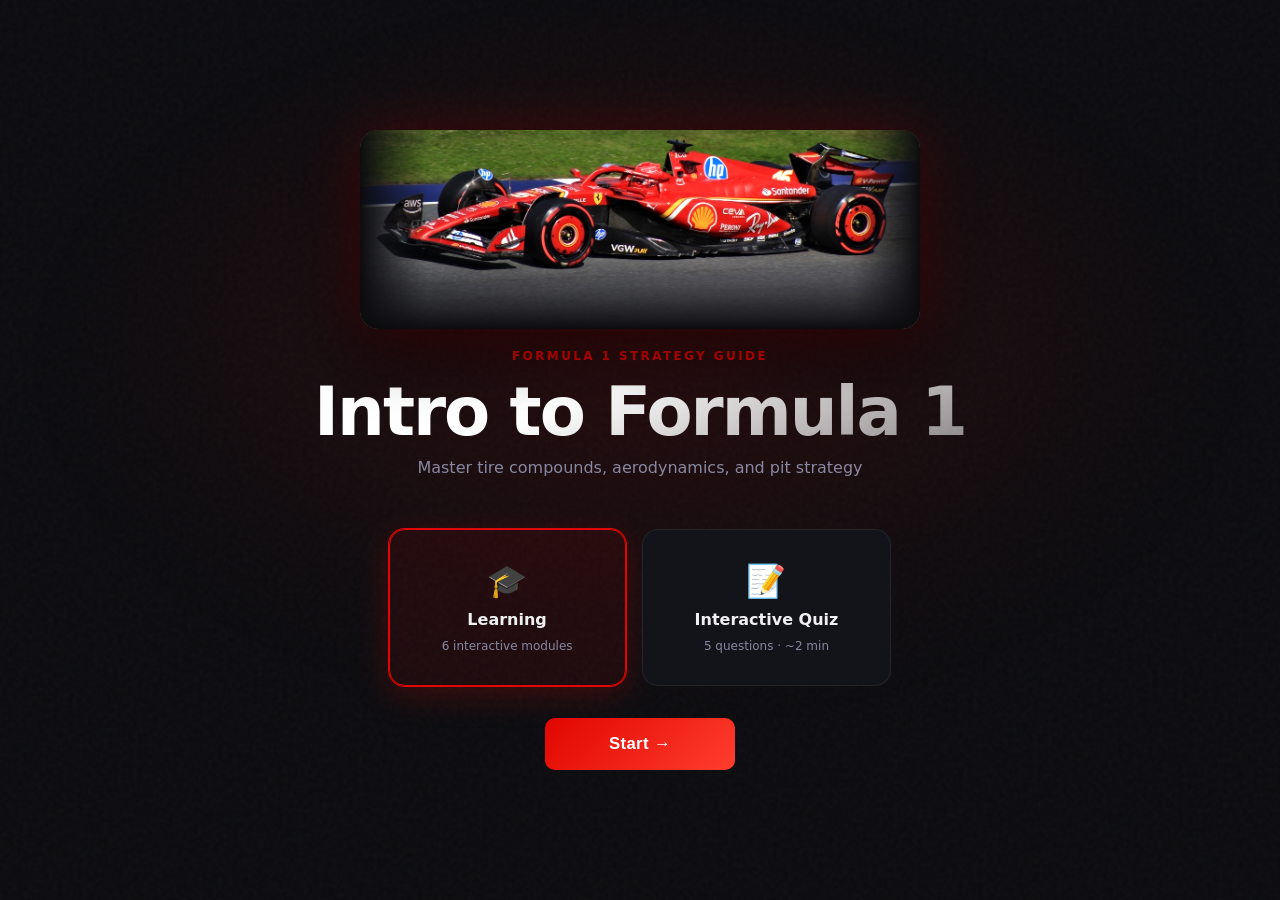
==== commit 83be6a8e: "replaced SVG with real Ferrari photo on home screen, fixed hotspot positions Home page now shows the" ====
--- a/index.html
+++ b/index.html
@@ -14,53 +14,10 @@
     <div class="home-scene" id="home-scene"></div>
 
     <div style="flex:1;display:flex;flex-direction:column;align-items:center;justify-content:center;text-align:center;position:relative;z-index:2;">
-      <!-- F1 car SVG hero -->
-      <svg viewBox="0 0 480 120" width="380" height="95" style="margin-bottom:28px;filter:drop-shadow(0 0 24px rgba(225,6,0,0.35));" aria-hidden="true">
-        <!-- rear tire -->
-        <ellipse cx="370" cy="88" rx="28" ry="28" fill="#1a1a22" stroke="#333" stroke-width="2"/>
-        <ellipse cx="370" cy="88" rx="12" ry="12" fill="#252530"/>
-        <!-- front tire -->
-        <ellipse cx="118" cy="88" rx="22" ry="22" fill="#1a1a22" stroke="#333" stroke-width="2"/>
-        <ellipse cx="118" cy="88" rx="9"  ry="9"  fill="#252530"/>
-        <!-- floor plate -->
-        <rect x="108" y="92" width="280" height="8" rx="3" fill="#111118"/>
-        <!-- sidepods -->
-        <path d="M 200 68 Q 225 52 310 50 L 358 56 Q 358 78 310 80 Q 225 82 200 88 Z" fill="#1c1c28" stroke="#2a2a38" stroke-width="1"/>
-        <ellipse cx="208" cy="70" rx="10" ry="15" fill="#0a0a0e"/>
-        <!-- main chassis -->
-        <path d="M 108 72 Q 116 58 168 53 L 340 50 Q 362 50 374 72 L 374 93 L 108 93 Z" fill="#1e1e2e" stroke="#2e2e42" stroke-width="1"/>
-        <!-- red livery stripe -->
-        <path d="M 108 74 Q 220 67 300 65 Q 340 64 368 72 L 368 80 Q 340 74 300 74 Q 220 77 108 84 Z" fill="#e10600" opacity="0.9"/>
-        <!-- white accent stripe -->
-        <path d="M 108 74 Q 220 67 300 65 Q 340 64 368 72 L 368 73.5 Q 340 66 300 66.5 Q 220 68.5 108 75.5 Z" fill="rgba(255,255,255,0.35)"/>
-        <!-- cockpit -->
-        <path d="M 172 53 Q 184 22 218 16 Q 256 10 276 24 L 272 52 Z" fill="#13131e" stroke="#2a2a3c" stroke-width="1"/>
-        <path d="M 178 52 Q 188 26 218 20 Q 250 14 268 27 L 265 50 Z" fill="#080810"/>
-        <!-- halo -->
-        <path d="M 184 40 L 186 20 Q 215 5 248 20 L 250 38" fill="none" stroke="#555" stroke-width="5" stroke-linecap="round" stroke-linejoin="round"/>
-        <line x1="218" y1="6" x2="220" y2="40" stroke="#555" stroke-width="4" stroke-linecap="round"/>
-        <!-- engine cover / airbox -->
-        <path d="M 255 50 Q 272 28 310 24 Q 348 22 365 38 L 364 50 Z" fill="#16161f" stroke="#2a2a3c" stroke-width="1"/>
-        <path d="M 278 38 Q 294 22 308 22 Q 322 22 327 36 L 308 36 Q 304 25 296 26 Z" fill="#0a0a0e" stroke="#2a2a3c" stroke-width="1"/>
-        <!-- nose cone -->
-        <path d="M 108 76 Q 70 74 26 78 Q 8 80 2 82 Q 8 84 26 84 Q 70 86 108 84 Z" fill="#1c1c28" stroke="#2a2a3c" stroke-width="1"/>
-        <!-- front wing -->
-        <rect x="4" y="84"  width="120" height="6" rx="2" fill="#242432"/>
-        <rect x="4" y="82"  width="4" height="16" rx="1" fill="#1e1e2c"/>
-        <rect x="120" y="82" width="4" height="16" rx="1" fill="#1e1e2c"/>
-        <path d="M 14 84 Q 60 76 90 78 Q 108 79 122 82 L 122 84 Q 108 82 90 80 Q 60 78 14 86 Z" fill="#2a2a3e"/>
-        <!-- rear wing -->
-        <rect x="392" y="38" width="84" height="6"  rx="2" fill="#303040"/>
-        <rect x="393" y="46" width="82" height="7"  rx="2" fill="#26263a"/>
-        <rect x="392" y="55" width="84" height="4"  rx="2" fill="#222230"/>
-        <rect x="390" y="32" width="6"  height="36" rx="2" fill="#26263a"/>
-        <rect x="472" y="32" width="6"  height="36" rx="2" fill="#26263a"/>
-        <rect x="400" y="70" width="70" height="5"  rx="2" fill="#222230"/>
-        <line x1="422" y1="59" x2="418" y2="88" stroke="#222" stroke-width="3" stroke-linecap="round"/>
-        <line x1="452" y1="59" x2="456" y2="88" stroke="#222" stroke-width="3" stroke-linecap="round"/>
-        <!-- exhaust -->
-        <ellipse cx="375" cy="56" rx="5" ry="4" fill="#0a0a0e" stroke="#333" stroke-width="1"/>
-      </svg>
+      <!-- Ferrari SF-24 hero photo -->
+      <div class="home-car-wrap">
+        <img src="ferrari_home.jpg" class="home-car-img" alt="Ferrari SF-24">
+      </div>
 
       <div class="home-eyebrow">Formula 1 Strategy Guide</div>
       <h1 class="home-title">Intro to Formula 1</h1>
@@ -152,14 +109,20 @@
     <div style="flex:1;display:flex;gap:32px;align-items:center;margin-top:20px;overflow:hidden;">
       <div style="flex:1;display:flex;align-items:center;justify-content:center;">
         <div class="car-photo-wrap">
-          <img src="https://upload.wikimedia.org/wikipedia/commons/thumb/e/e0/FIA_F1_Austria_2024_Nr._16_Leclerc.jpg/1200px-FIA_F1_Austria_2024_Nr._16_Leclerc.jpg"
+          <img src="ferrari_sf24.jpg"
                alt="Ferrari SF-24 — 2024 Austrian Grand Prix">
-          <div class="hs-dot" style="left:13%;top:72%;" onclick="showComponent('frontwing')"></div>
-          <div class="hs-dot" style="left:24%;top:82%;" onclick="showComponent('fronttire')"></div>
-          <div class="hs-dot" style="left:41%;top:34%;" onclick="showComponent('halo')"></div>
-          <div class="hs-dot" style="left:56%;top:52%;" onclick="showComponent('sidepod')"></div>
-          <div class="hs-dot" style="left:74%;top:80%;" onclick="showComponent('reartire')"></div>
-          <div class="hs-dot" style="left:85%;top:32%;" onclick="showComponent('rearwing')"></div>
+          <!-- front wing -->
+          <div class="hs-dot" style="left:7%;top:72%;" onclick="showComponent('frontwing')"></div>
+          <!-- front tire center -->
+          <div class="hs-dot" style="left:21%;top:72%;" onclick="showComponent('fronttire')"></div>
+          <!-- halo: arch above cockpit (accounts for ~30% grass at top) -->
+          <div class="hs-dot" style="left:38%;top:40%;" onclick="showComponent('halo')"></div>
+          <!-- sidepod: Shell logo area -->
+          <div class="hs-dot" style="left:55%;top:59%;" onclick="showComponent('sidepod')"></div>
+          <!-- rear tire center -->
+          <div class="hs-dot" style="left:78%;top:72%;" onclick="showComponent('reartire')"></div>
+          <!-- rear wing: upper right -->
+          <div class="hs-dot" style="left:89%;top:35%;" onclick="showComponent('rearwing')"></div>
         </div>
       </div>
 
@@ -502,11 +465,12 @@
     <div style="flex:1;display:flex;flex-direction:column;align-items:center;justify-content:center;text-align:center;">
       <div style="font-size:0.72rem;font-weight:700;letter-spacing:0.18em;text-transform:uppercase;color:var(--text-2);margin-bottom:14px;">Quiz Complete</div>
 
-      <div style="background:var(--surface);border:1px solid var(--border);border-radius:20px;padding:36px 52px;margin-bottom:24px;min-width:320px;">
+      <div id="result-score-card" style="position:relative;background:var(--surface);border:1px solid var(--border);border-radius:20px;padding:36px 52px;margin-bottom:24px;min-width:320px;overflow:hidden;">
+        <div id="result-trophy" style="font-size:2.6rem;line-height:1;margin-bottom:8px;animation:trophyBounce 0.6s cubic-bezier(0.22,1,0.36,1);">🏆</div>
         <div style="font-size:0.78rem;color:var(--text-2);margin-bottom:8px;">Your Score</div>
-        <div id="final-score" style="font-size:5rem;font-weight:800;color:var(--red);letter-spacing:-0.04em;line-height:1;">4 / 5</div>
-        <div id="score-title" style="color:var(--text);font-weight:700;margin-top:12px;font-size:1.05rem;line-height:1.4;"></div>
-        <div id="score-sub"   style="color:var(--text-2);font-style:italic;margin-top:8px;font-size:0.88rem;line-height:1.55;max-width:320px;"></div>
+        <div id="final-score" style="font-size:5rem;font-weight:800;color:var(--red);letter-spacing:-0.04em;line-height:1;">0 / 5</div>
+        <div id="score-title" class="score-fade-in" style="color:var(--text);font-weight:700;margin-top:12px;font-size:1.05rem;line-height:1.4;"></div>
+        <div id="score-sub"   class="score-fade-in" style="color:var(--text-2);font-style:italic;margin-top:8px;font-size:0.88rem;line-height:1.55;max-width:320px;"></div>
       </div>
 
       <div style="font-size:0.72rem;font-weight:700;letter-spacing:0.1em;text-transform:uppercase;color:var(--text-2);margin-bottom:14px;">Topic Breakdown</div>
@@ -526,7 +490,7 @@
       </div>
 
       <div style="display:flex;gap:12px;">
-        <button class="btn-primary" onclick="retakeQuiz()">Retake Quiz</button>
+        <button class="btn-primary" id="retake-btn" onclick="retakeQuiz()">Retake Quiz</button>
         <button class="btn-ghost" onclick="showScreen('learning-menu')">Back to Learning</button>
       </div>
     </div>
--- a/styles.css
+++ b/styles.css
@@ -494,6 +494,57 @@
   pointer-events: none;
 }
 
+/* ── QUIZ RESULTS ANIMATIONS ── */
+@keyframes trophyBounce {
+  0%   { transform: scale(0) rotate(-15deg); opacity: 0; }
+  70%  { transform: scale(1.2) rotate(5deg); opacity: 1; }
+  100% { transform: scale(1) rotate(0deg); opacity: 1; }
+}
+.score-fade-in {
+  animation: fadeUp 0.4s cubic-bezier(0.22,1,0.36,1) 0.5s both;
+}
+.confetti-dot {
+  position: absolute;
+  bottom: 40%;
+  width: 7px;
+  height: 7px;
+  border-radius: 50%;
+  pointer-events: none;
+  animation: confettiFly var(--fly-dur, 0.9s) ease-out forwards;
+}
+@keyframes confettiFly {
+  0%   { transform: translate(0, 0) scale(1);   opacity: 1; }
+  100% { transform: translate(var(--fly-x, 0), var(--fly-y, -80px)) scale(0.4); opacity: 0; }
+}
+
+/* ── HOME CAR PHOTO ── */
+.home-car-wrap {
+  position: relative;
+  width: 560px;
+  max-width: 92vw;
+  margin-bottom: 20px;
+  border-radius: 18px;
+  overflow: hidden;
+  box-shadow: 0 0 60px rgba(225,6,0,0.22), 0 24px 60px rgba(0,0,0,0.6);
+}
+.home-car-img {
+  width: 100%;
+  display: block;
+  border-radius: 18px;
+  filter: brightness(1.05) contrast(1.08) saturate(1.1);
+}
+/* fade edges into dark background */
+.home-car-wrap::after {
+  content: '';
+  position: absolute;
+  inset: 0;
+  border-radius: 18px;
+  background:
+    linear-gradient(to right,  var(--bg) 0%, transparent 12%, transparent 88%, var(--bg) 100%),
+    linear-gradient(to bottom, transparent 65%, var(--bg) 100%);
+  pointer-events: none;
+}
+
 /* ── HOME PAGE ── */
 .home-scene {
   position: absolute;
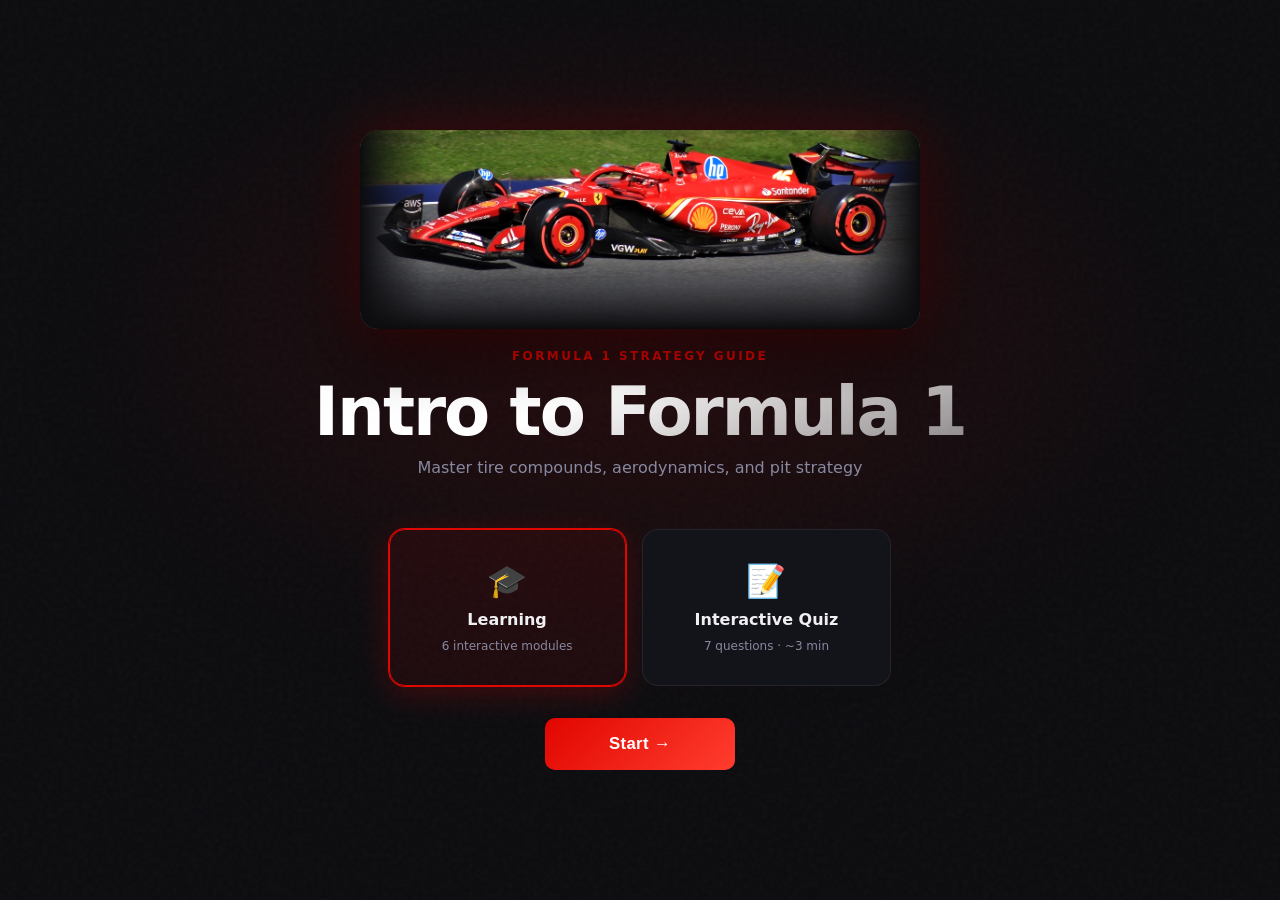
==== commit 77b14590: "added couple more interactive questions" ====
--- a/index.html
+++ b/index.html
@@ -32,7 +32,7 @@
         <div class="mode-card" id="mode-quiz" onclick="selectMode('quiz')">
           <span class="icon">📝</span>
           <span class="label">Interactive Quiz</span>
-          <span style="font-size:0.75rem;color:var(--text-2);">5 questions · ~2 min</span>
+          <span style="font-size:0.75rem;color:var(--text-2);">7 questions · ~3 min</span>
         </div>
       </div>
 
@@ -411,7 +411,7 @@
     <div style="flex:1;display:flex;flex-direction:column;align-items:center;justify-content:center;text-align:center;">
       <div style="font-size:0.75rem;font-weight:700;letter-spacing:0.18em;text-transform:uppercase;color:var(--red);margin-bottom:14px;">Knowledge Check</div>
       <h2 style="font-size:2.4rem;font-weight:800;letter-spacing:-0.03em;margin-bottom:10px;">Quiz Time</h2>
-      <p style="color:var(--text-2);max-width:420px;font-size:0.95rem;line-height:1.6;margin-bottom:32px;">5 questions on tires, aerodynamics, and pit strategy. Pick the right answer to lock it in.</p>
+      <p style="color:var(--text-2);max-width:420px;font-size:0.95rem;line-height:1.6;margin-bottom:32px;">7 questions on tires, aerodynamics, and pit strategy. Mix of scenario, drag-and-drop ordering, and short response.</p>
 
       <!-- name input -->
       <div style="margin-bottom:28px;">
@@ -426,8 +426,10 @@
         <div style="width:10px;height:10px;border-radius:50%;background:var(--surface2);border:1px solid var(--border-hi);"></div>
         <div style="width:10px;height:10px;border-radius:50%;background:var(--surface2);border:1px solid var(--border-hi);"></div>
         <div style="width:10px;height:10px;border-radius:50%;background:var(--surface2);border:1px solid var(--border-hi);"></div>
-      </div>
-      <p style="color:var(--text-3);font-size:0.8rem;margin-bottom:36px;">5 questions · ~2 minutes</p>
+        <div style="width:10px;height:10px;border-radius:50%;background:var(--surface2);border:1px solid var(--border-hi);"></div>
+        <div style="width:10px;height:10px;border-radius:50%;background:var(--surface2);border:1px solid var(--border-hi);"></div>
+      </div>
+      <p style="color:var(--text-3);font-size:0.8rem;margin-bottom:36px;">7 questions · ~3 minutes</p>
 
       <button class="btn-primary" onclick="startQuiz()" style="padding:16px 56px;font-size:1.05rem;">Start Quiz →</button>
     </div>
@@ -437,14 +439,14 @@
   <div class="screen" id="screen-quiz-question">
     <div class="nav">
       <button class="nav-back" onclick="showScreen('quiz-intro')">✕ Quit</button>
-      <span class="nav-badge" id="quiz-nav-label">1 / 5</span>
+      <span class="nav-badge" id="quiz-nav-label">1 / 7</span>
     </div>
 
     <div style="height:3px;background:var(--surface2);border-radius:2px;margin-bottom:32px;">
       <div id="quiz-prog" style="height:100%;background:var(--red);border-radius:2px;transition:width 0.4s ease;width:20%;"></div>
     </div>
 
-    <div style="font-size:0.72rem;font-weight:700;letter-spacing:0.1em;text-transform:uppercase;color:var(--text-2);margin-bottom:12px;" id="quiz-q-num">Question 1 of 5</div>
+    <div style="font-size:0.72rem;font-weight:700;letter-spacing:0.1em;text-transform:uppercase;color:var(--text-2);margin-bottom:12px;" id="quiz-q-num">Question 1 of 7</div>
     <div style="font-size:1.35rem;font-weight:700;line-height:1.45;margin-bottom:32px;max-width:820px;" id="quiz-q-text"></div>
 
     <div id="quiz-answers" style="display:grid;grid-template-columns:1fr 1fr;gap:12px;max-width:820px;"></div>
@@ -468,7 +470,7 @@
       <div id="result-score-card" style="position:relative;background:var(--surface);border:1px solid var(--border);border-radius:20px;padding:36px 52px;margin-bottom:24px;min-width:320px;overflow:hidden;">
         <div id="result-trophy" style="font-size:2.6rem;line-height:1;margin-bottom:8px;animation:trophyBounce 0.6s cubic-bezier(0.22,1,0.36,1);">🏆</div>
         <div style="font-size:0.78rem;color:var(--text-2);margin-bottom:8px;">Your Score</div>
-        <div id="final-score" style="font-size:5rem;font-weight:800;color:var(--red);letter-spacing:-0.04em;line-height:1;">0 / 5</div>
+        <div id="final-score" style="font-size:5rem;font-weight:800;color:var(--red);letter-spacing:-0.04em;line-height:1;">0 / 7</div>
         <div id="score-title" class="score-fade-in" style="color:var(--text);font-weight:700;margin-top:12px;font-size:1.05rem;line-height:1.4;"></div>
         <div id="score-sub"   class="score-fade-in" style="color:var(--text-2);font-style:italic;margin-top:8px;font-size:0.88rem;line-height:1.55;max-width:320px;"></div>
       </div>
